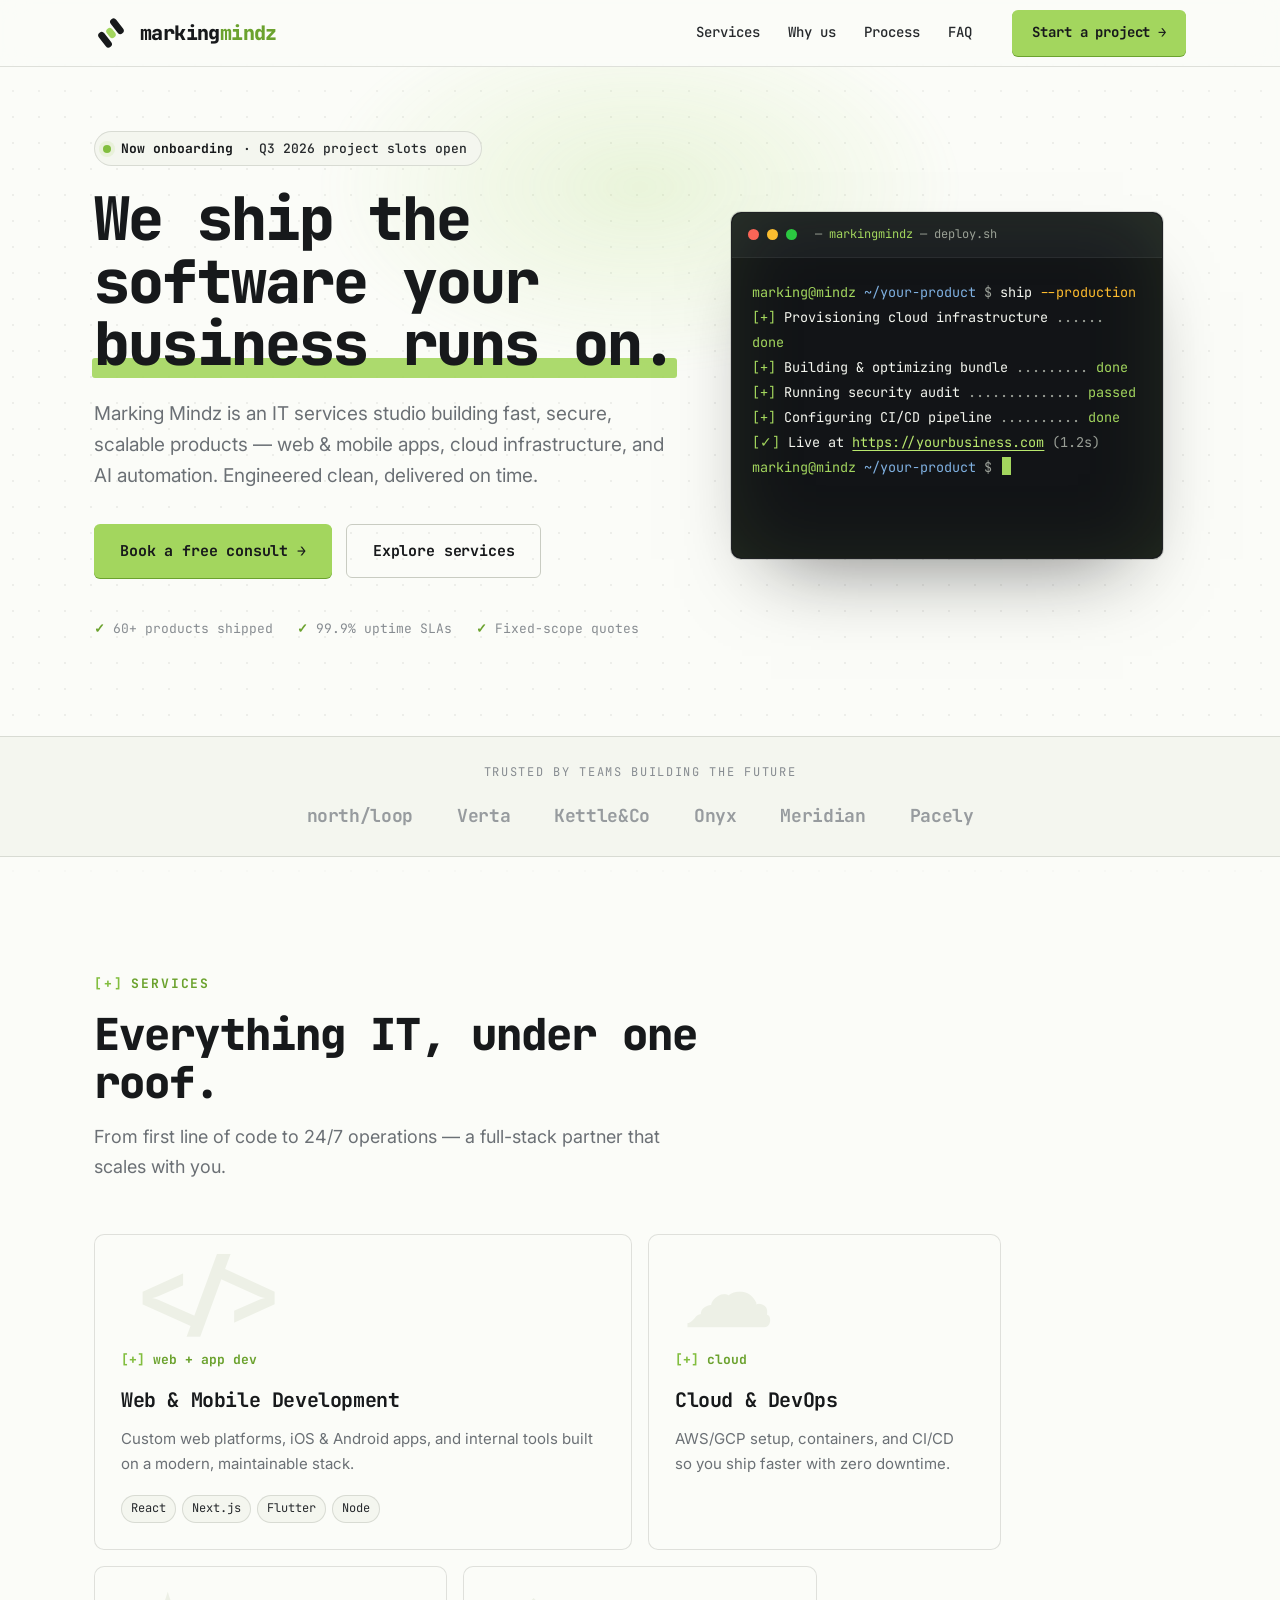
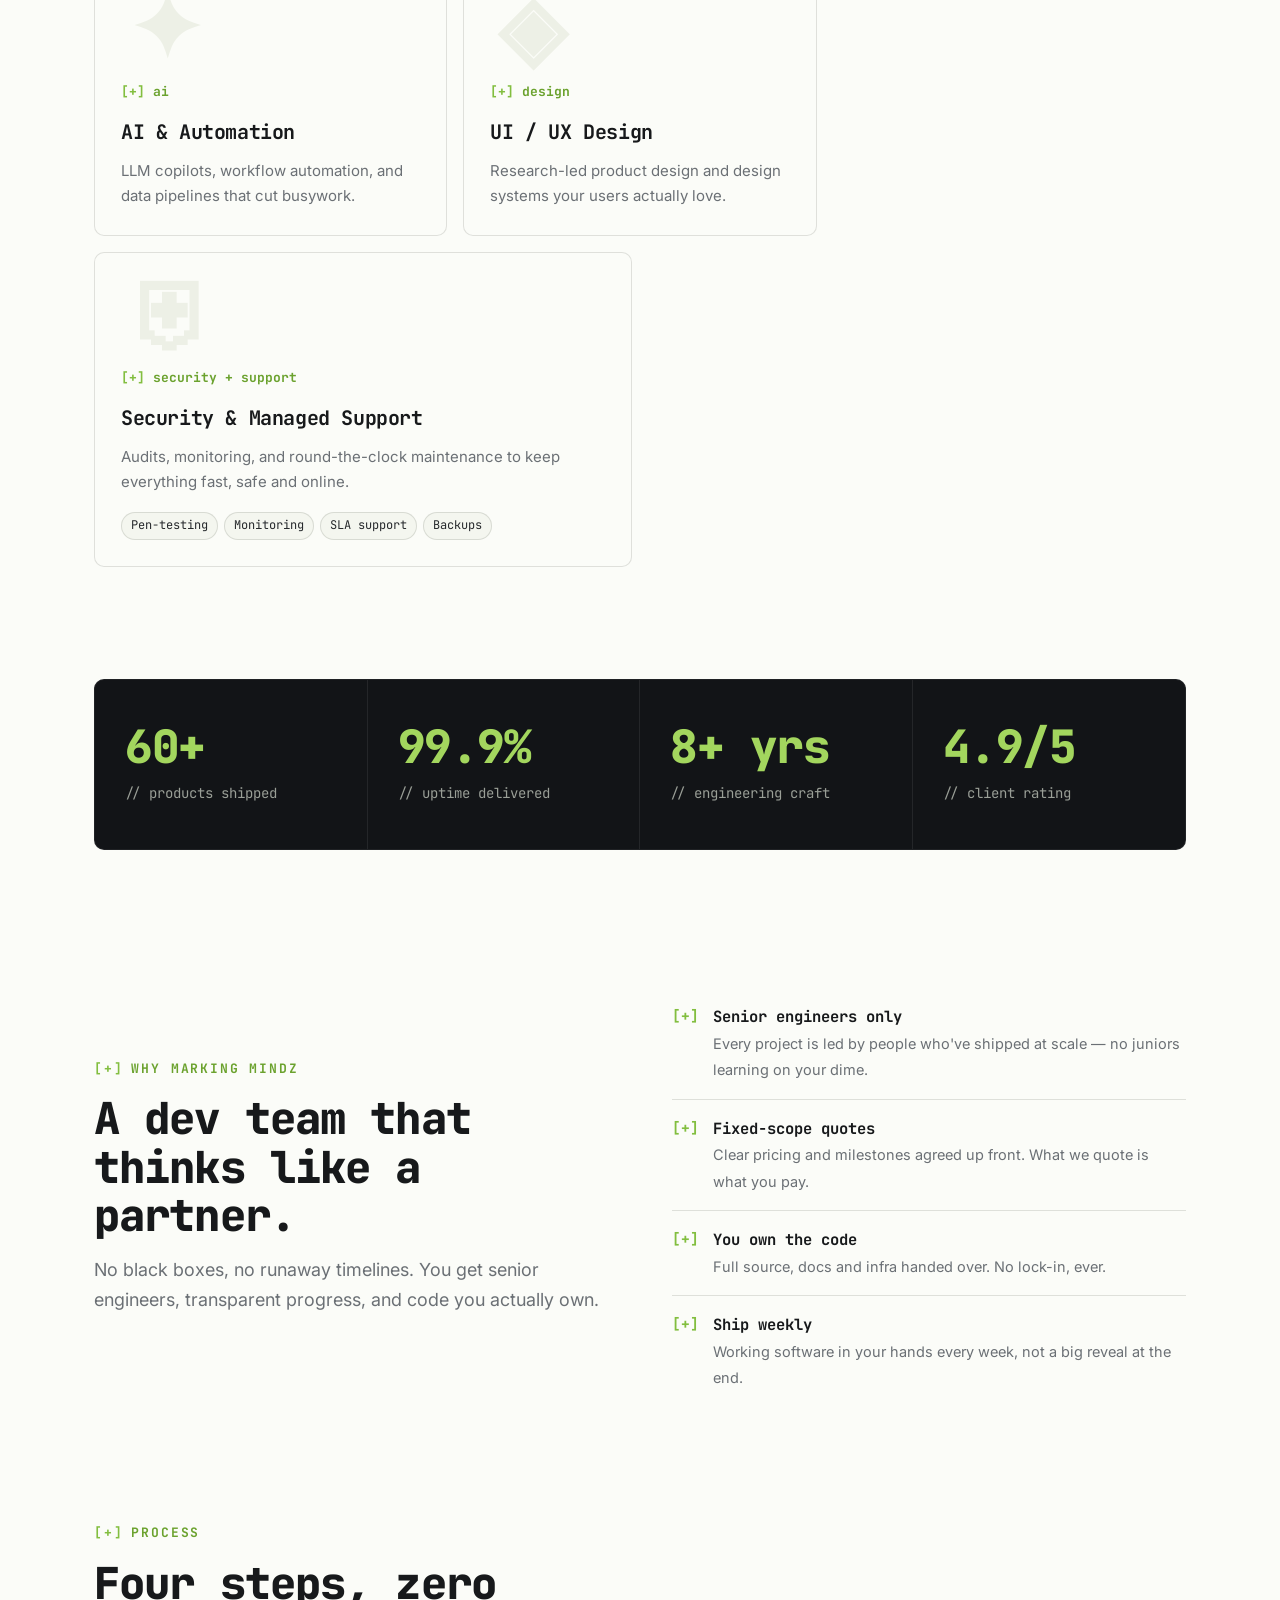
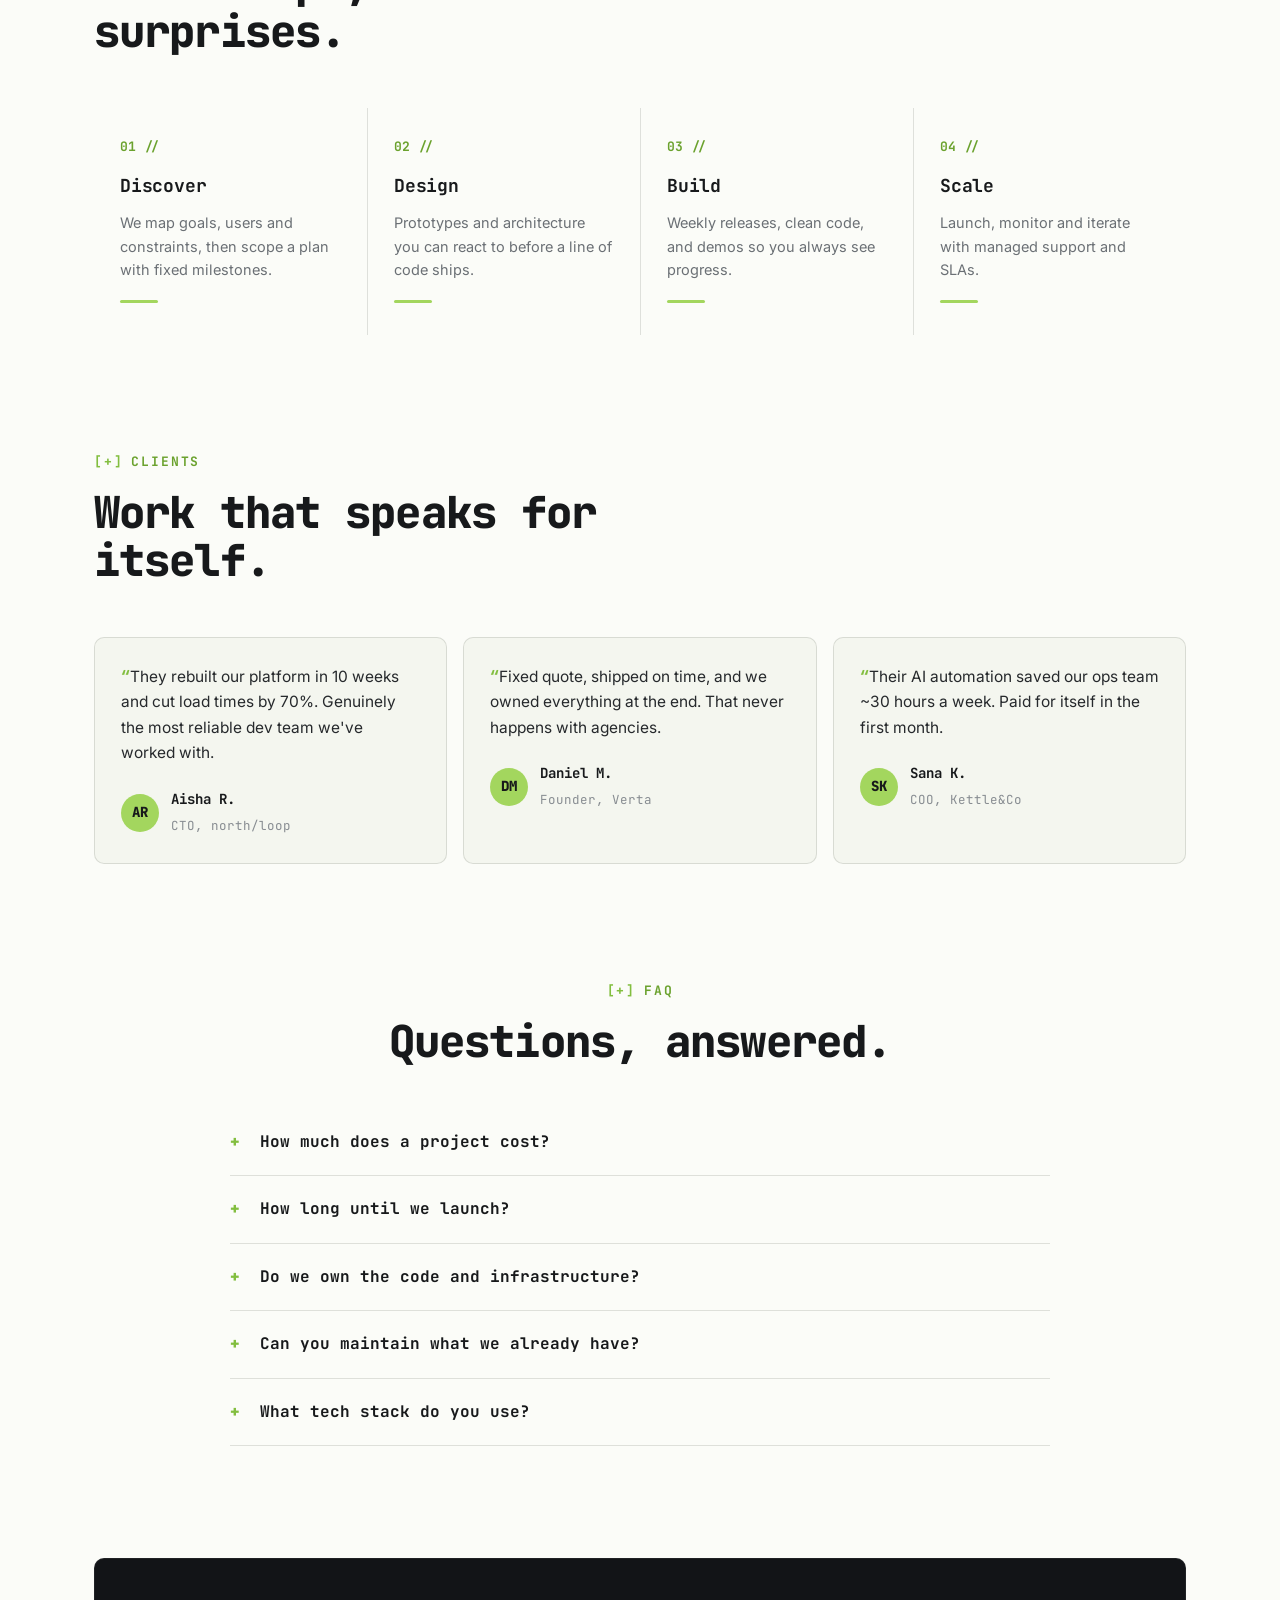
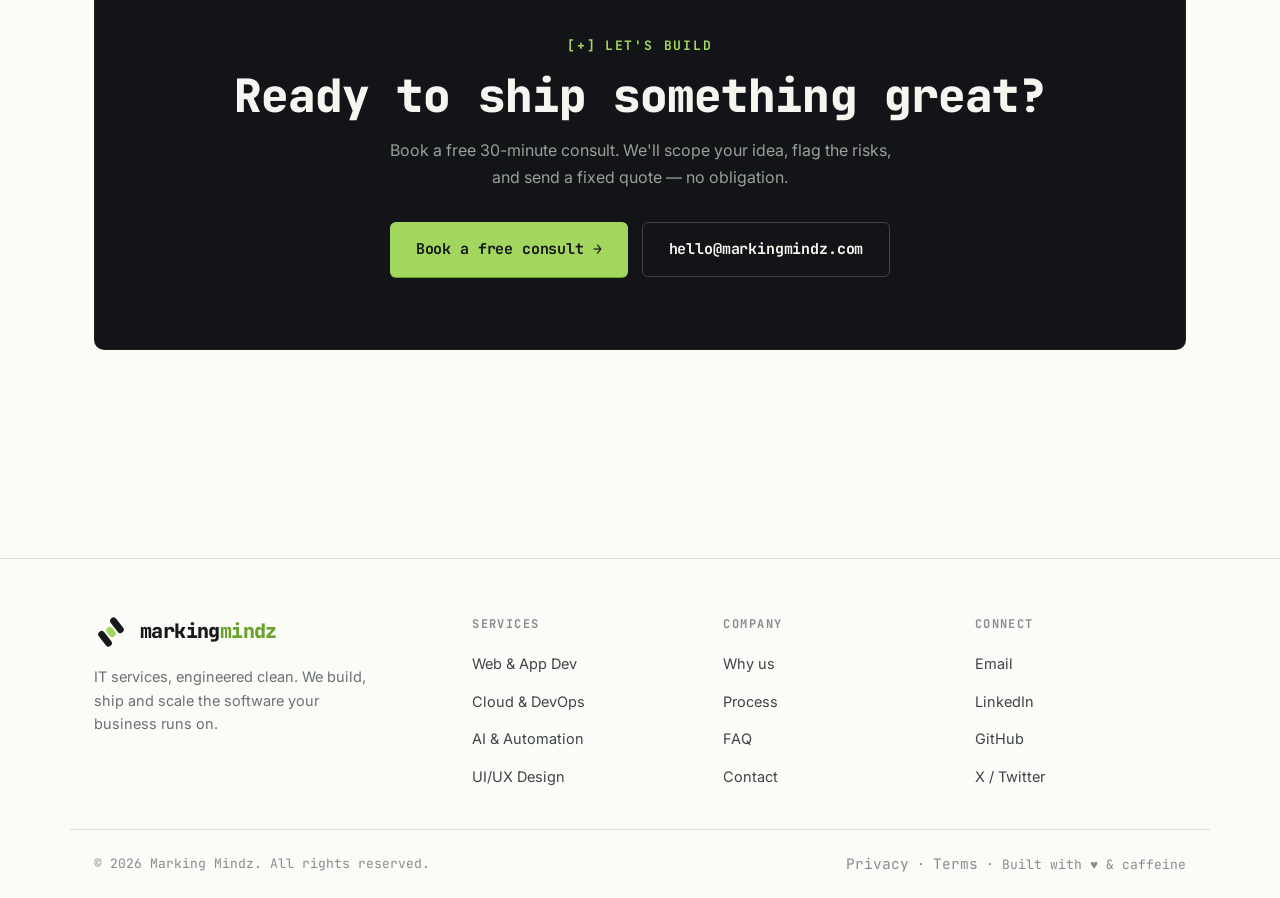
==== index.html @ ffdd7146 "Add Marking Mindz terminal-native landing page Modern, responsive IT-services landing page adapted f" ====
<!DOCTYPE html>
<html lang="en">
<head>
<meta charset="UTF-8" />
<meta name="viewport" content="width=device-width, initial-scale=1.0" />
<title>Marking Mindz — IT Services, Engineered.</title>
<meta name="description" content="Marking Mindz builds, ships and scales software. Web & app development, cloud & DevOps, AI automation, and security for teams that move fast." />

<link rel="preconnect" href="https://fonts.googleapis.com" />
<link rel="preconnect" href="https://fonts.gstatic.com" crossorigin />
<link href="https://fonts.googleapis.com/css2?family=JetBrains+Mono:ital,wght@0,400;0,500;0,700;0,800&family=Inter:wght@400;500;600;700&display=swap" rel="stylesheet" />

<style>
/* ============================================================
   MARKING MINDZ — Terminal-native landing page
   Adapted from DESIGN.md (OpenCode monospace system)
   Palette rebranded: Apple Blue -> Marking Mindz Lime Green
   ============================================================ */

/* ---------- Design tokens ---------- */
:root{
  /* Brand */
  --green:        #A3D65E;   /* signature lime — the "catch" */
  --green-bright: #B9E86E;
  --green-deep:   #82BE3F;   /* hover */
  --green-darker: #6BA22E;   /* active */
  --green-tint:   rgba(163,214,94,.14);
  --green-glow:   rgba(163,214,94,.35);

  /* Ink ladder */
  --ink:        #17191B;
  --ink-deep:   #0C0D0E;
  --charcoal:   #26292C;
  --body:       #3F4448;
  --mute:       #6B7075;
  --stone:      #878C91;
  --ash:        #A8ADB2;

  /* Surfaces */
  --canvas:              #FBFCF8;
  --surface-soft:        #F4F6EF;
  --surface-card:        #EDF0E6;
  --surface-dark:        #121417;
  --surface-dark-2:      #1B1E22;
  --surface-dark-3:      #23272C;

  /* Lines */
  --hairline:        rgba(20,25,15,.12);
  --hairline-strong: #C9CCC2;

  /* On dark */
  --on-dark:      #F4F6EF;
  --on-dark-mute: #9A9F97;

  /* Radii */
  --r-sm: 6px;
  --r-md: 10px;
  --r-full: 9999px;

  /* Spacing */
  --sp-xs: 4px;  --sp-sm: 8px;  --sp-md: 12px; --sp-lg: 16px;
  --sp-xl: 24px; --sp-2xl: 32px; --sp-3xl: 48px; --sp-section: 112px;

  --maxw: 1140px;

  --ease: cubic-bezier(.2,.7,.2,1);
}

/* ---------- Reset ---------- */
*,*::before,*::after{ box-sizing:border-box; margin:0; padding:0; }
html{ scroll-behavior:smooth; -webkit-text-size-adjust:100%; }
body{
  background:var(--canvas);
  color:var(--body);
  font-family:'Inter',ui-sans-serif,system-ui,sans-serif;
  font-size:16px;
  line-height:1.65;
  -webkit-font-smoothing:antialiased;
  text-rendering:optimizeLegibility;
  overflow-x:hidden;
}
.mono{ font-family:'JetBrains Mono',ui-monospace,SFMono-Regular,Menlo,Consolas,monospace; }
img,svg{ display:block; }
a{ color:inherit; text-decoration:none; }
button{ font:inherit; cursor:pointer; border:none; background:none; color:inherit; }
::selection{ background:var(--green); color:var(--ink); }

/* subtle dotted texture on the canvas */
body::before{
  content:""; position:fixed; inset:0; z-index:-1; pointer-events:none;
  background-image:radial-gradient(var(--hairline) 1px, transparent 1px);
  background-size:26px 26px;
  opacity:.5;
  mask-image:linear-gradient(to bottom, transparent, #000 12%, #000 88%, transparent);
}

/* ---------- Layout helpers ---------- */
.wrap{ width:100%; max-width:var(--maxw); margin-inline:auto; padding-inline:24px; }
.section{ padding-block:var(--sp-section); }
.eyebrow{
  font-family:'JetBrains Mono',monospace; font-size:13px; font-weight:700;
  letter-spacing:.14em; text-transform:uppercase; color:var(--green-darker);
  display:inline-flex; align-items:center; gap:8px;
}
.eyebrow::before{ content:"[+]"; color:var(--green-deep); }
.h2{
  font-family:'JetBrains Mono',monospace; color:var(--ink);
  font-size:clamp(28px,4.4vw,44px); font-weight:800; line-height:1.1;
  letter-spacing:-.02em; margin-top:14px;
}
.lede{ color:var(--mute); font-size:clamp(16px,1.6vw,18px); max-width:56ch; margin-top:16px; }
.rule{ height:1px; background:var(--hairline); border:0; }

/* ============================================================
   NAV
   ============================================================ */
.nav{
  position:sticky; top:0; z-index:60;
  background:color-mix(in srgb, var(--canvas) 82%, transparent);
  backdrop-filter:saturate(140%) blur(14px);
  border-bottom:1px solid var(--hairline);
}
.nav__inner{ display:flex; align-items:center; gap:20px; height:66px; }
.brand{ display:flex; align-items:center; gap:12px; }
.brand__mark{ width:34px; height:34px; flex:none; }
.brand__word{
  font-family:'JetBrains Mono',monospace; font-weight:800; font-size:20px;
  letter-spacing:-.03em; color:var(--ink);
}
.brand__word b{ color:var(--green-darker); font-weight:800; }
.nav__links{ display:flex; align-items:center; gap:4px; margin-left:auto; }
.nav__link{
  font-family:'JetBrains Mono',monospace; font-size:14px; font-weight:500;
  color:var(--charcoal); padding:8px 12px; border-radius:var(--r-sm);
  transition:color .18s var(--ease), background .18s var(--ease);
}
.nav__link:hover{ color:var(--ink); background:var(--surface-soft); }
.nav__cta{ margin-left:8px; }
.nav__burger{
  display:none; margin-left:auto; width:44px; height:44px; border-radius:var(--r-sm);
  align-items:center; justify-content:center; color:var(--ink);
}
.nav__burger svg{ width:24px; height:24px; }

/* buttons */
.btn{
  --bg:var(--ink); --fg:var(--canvas);
  font-family:'JetBrains Mono',monospace; font-weight:700; font-size:14px;
  letter-spacing:-.01em;
  display:inline-flex; align-items:center; justify-content:center; gap:8px;
  padding:11px 20px; border-radius:var(--r-sm);
  background:var(--bg); color:var(--fg);
  transition:transform .18s var(--ease), background .18s var(--ease), box-shadow .18s var(--ease);
  white-space:nowrap;
}
.btn:hover{ transform:translateY(-2px); }
.btn:active{ transform:translateY(0); }
.btn--primary{ --bg:var(--green); --fg:var(--ink); box-shadow:0 1px 0 var(--green-darker); }
.btn--primary:hover{ --bg:var(--green-bright); box-shadow:0 8px 24px -8px var(--green-glow); }
.btn--dark:hover{ --bg:var(--ink-deep); }
.btn--ghost{
  --bg:transparent; --fg:var(--ink);
  border:1px solid var(--hairline-strong);
}
.btn--ghost:hover{ background:var(--surface-soft); }
.btn--lg{ padding:14px 26px; font-size:15px; }

/* ============================================================
   HERO
   ============================================================ */
.hero{ position:relative; padding-top:64px; padding-bottom:96px; overflow:hidden; }
.hero__glow{
  position:absolute; top:-140px; left:50%; transform:translateX(-50%);
  width:900px; height:520px; z-index:-1; pointer-events:none;
  background:radial-gradient(closest-side, var(--green-glow), transparent 72%);
  opacity:.55; filter:blur(6px);
}
.hero__grid{
  display:grid; grid-template-columns:1.05fr .95fr; gap:56px; align-items:center;
}
.badge{
  display:inline-flex; align-items:center; gap:10px;
  font-family:'JetBrains Mono',monospace; font-size:13px; font-weight:500;
  color:var(--charcoal); background:var(--surface-soft);
  border:1px solid var(--hairline); border-radius:var(--r-full);
  padding:6px 14px 6px 8px;
}
.badge .dot{ width:8px; height:8px; border-radius:50%; background:var(--green-deep);
  box-shadow:0 0 0 4px var(--green-tint); animation:pulse 2.4s var(--ease) infinite; }
.badge b{ color:var(--ink); font-weight:700; }
@keyframes pulse{ 0%,100%{opacity:1} 50%{opacity:.45} }

.hero h1{
  font-family:'JetBrains Mono',monospace; color:var(--ink);
  font-size:clamp(34px,5.4vw,60px); font-weight:800; line-height:1.04;
  letter-spacing:-.03em; margin-top:22px;
}
.hero h1 .hl{ position:relative; color:var(--ink); white-space:nowrap; }
.hero h1 .hl::after{
  content:""; position:absolute; left:-2px; right:-2px; bottom:.08em; height:.34em;
  background:var(--green); z-index:-1; border-radius:3px; opacity:.9;
}
.hero p.sub{ color:var(--mute); font-size:clamp(16px,1.7vw,19px); margin-top:22px; max-width:52ch; }
.hero__cta{ display:flex; flex-wrap:wrap; gap:14px; margin-top:32px; }
.hero__trust{
  margin-top:40px; display:flex; flex-wrap:wrap; align-items:center; gap:10px 24px;
  font-family:'JetBrains Mono',monospace; font-size:13px; color:var(--stone);
}
.hero__trust .tick{ color:var(--green-darker); font-weight:700; }
.hero__trust span{ display:inline-flex; align-items:center; gap:8px; }

/* ---------- Terminal mockup ---------- */
.term{
  background:var(--surface-dark); border-radius:var(--r-md); overflow:hidden;
  border:1px solid rgba(255,255,255,.06);
  box-shadow:0 40px 80px -40px rgba(12,13,14,.55), 0 0 0 1px var(--hairline);
  position:relative;
}
.term::after{
  content:""; position:absolute; inset:0; pointer-events:none; border-radius:var(--r-md);
  box-shadow:inset 0 0 120px -60px var(--green-glow);
}
.term__bar{
  display:flex; align-items:center; gap:8px; padding:12px 16px;
  background:var(--surface-dark-2); border-bottom:1px solid rgba(255,255,255,.06);
}
.term__dot{ width:11px; height:11px; border-radius:50%; }
.term__dot.r{ background:#ff5f57 } .term__dot.y{ background:#febc2e } .term__dot.g{ background:#28c840 }
.term__title{
  margin-left:10px; font-family:'JetBrains Mono',monospace; font-size:12px; color:var(--on-dark-mute);
}
.term__title .accent{ color:var(--green); }
.term__body{
  font-family:'JetBrains Mono',monospace; font-size:13.5px; line-height:1.85;
  padding:22px 20px 26px; color:var(--on-dark); min-height:300px;
}
.term__line{ white-space:pre-wrap; }
.term__body .prompt{ color:var(--green); }
.term__body .path{ color:#7fb0e0; }
.term__body .cmd{ color:var(--on-dark); }
.term__body .flag{ color:#febc2e; }
.term__body .ok{ color:var(--green); }
.term__body .dim{ color:var(--on-dark-mute); }
.term__body .url{ color:var(--green-bright); text-decoration:underline; text-underline-offset:3px; }
.term__caret{
  display:inline-block; width:9px; height:18px; background:var(--green);
  vertical-align:-3px; margin-left:2px; animation:blink 1.05s step-end infinite;
}
@keyframes blink{ 50%{ opacity:0 } }
.reveal-line{ opacity:0; transform:translateY(4px); }
.term.play .reveal-line{ animation:lineIn .35s var(--ease) forwards; }
.term.play .reveal-line:nth-child(1){ animation-delay:.15s }
.term.play .reveal-line:nth-child(2){ animation-delay:.55s }
.term.play .reveal-line:nth-child(3){ animation-delay:1.0s }
.term.play .reveal-line:nth-child(4){ animation-delay:1.5s }
.term.play .reveal-line:nth-child(5){ animation-delay:2.0s }
.term.play .reveal-line:nth-child(6){ animation-delay:2.45s }
.term.play .reveal-line:nth-child(7){ animation-delay:2.9s }
@keyframes lineIn{ to{ opacity:1; transform:none } }

/* ---------- Logo strip ---------- */
.strip{ border-block:1px solid var(--hairline); background:var(--surface-soft); }
.strip__inner{ padding-block:26px; }
.strip__label{
  font-family:'JetBrains Mono',monospace; font-size:12px; letter-spacing:.14em;
  text-transform:uppercase; color:var(--stone); text-align:center; margin-bottom:18px;
}
.strip__row{
  display:flex; flex-wrap:wrap; gap:18px 44px; align-items:center; justify-content:center;
}
.strip__row span{
  font-family:'JetBrains Mono',monospace; font-weight:700; font-size:18px;
  color:var(--stone); letter-spacing:-.02em; opacity:.85;
}

/* ============================================================
   SERVICES (bento)
   ============================================================ */
.sec-head{ max-width:640px; }
.bento{ margin-top:52px; display:grid; grid-template-columns:repeat(6,1fr); gap:16px; }
.card{
  grid-column:span 2; background:var(--canvas);
  border:1px solid var(--hairline); border-radius:var(--r-md);
  padding:26px; position:relative; overflow:hidden;
  transition:transform .2s var(--ease), border-color .2s var(--ease), box-shadow .2s var(--ease);
}
.card:hover{ transform:translateY(-4px); border-color:var(--green-deep);
  box-shadow:0 22px 40px -28px rgba(20,25,15,.35); }
.card--wide{ grid-column:span 3; }
.card__key{
  font-family:'JetBrains Mono',monospace; font-size:13px; font-weight:700;
  color:var(--green-darker); display:flex; align-items:center; gap:8px;
}
.card__key::before{ content:"[+]"; color:var(--green-deep); }
.card h3{
  font-family:'JetBrains Mono',monospace; color:var(--ink); font-size:20px;
  font-weight:700; letter-spacing:-.02em; margin-top:14px;
}
.card p{ margin-top:10px; font-size:15px; color:var(--mute); }
.card__tags{ display:flex; flex-wrap:wrap; gap:6px; margin-top:18px; }
.tag{
  font-family:'JetBrains Mono',monospace; font-size:12px; color:var(--charcoal);
  background:var(--surface-soft); border:1px solid var(--hairline);
  padding:3px 9px; border-radius:var(--r-full);
}
.card__glyph{
  position:absolute; right:-8px; top:-10px; font-family:'JetBrains Mono',monospace;
  font-size:88px; font-weight:800; color:var(--surface-card); z-index:0; line-height:1;
  transition:color .2s var(--ease);
}
.card:hover .card__glyph{ color:var(--green-tint); }
.card > *{ position:relative; z-index:1; }

/* ============================================================
   STATS
   ============================================================ */
.stats{ background:var(--surface-dark); color:var(--on-dark); border-radius:var(--r-md); overflow:hidden;
  border:1px solid rgba(255,255,255,.06); }
.stats__grid{ display:grid; grid-template-columns:repeat(4,1fr); }
.stat{ padding:44px 30px; border-right:1px solid rgba(255,255,255,.08); }
.stat:last-child{ border-right:0; }
.stat .num{
  font-family:'JetBrains Mono',monospace; font-size:clamp(34px,4vw,46px); font-weight:800;
  color:var(--green); letter-spacing:-.03em; line-height:1;
}
.stat .lbl{ margin-top:12px; font-size:14px; color:var(--on-dark-mute);
  font-family:'JetBrains Mono',monospace; }

/* ============================================================
   PROCESS
   ============================================================ */
.steps{ margin-top:52px; display:grid; grid-template-columns:repeat(4,1fr); gap:0; }
.step{ padding:28px 26px 32px; border-left:1px solid var(--hairline); position:relative; }
.step:first-child{ border-left:0; }
.step__no{
  font-family:'JetBrains Mono',monospace; font-size:13px; font-weight:700; color:var(--green-darker);
}
.step h3{ font-family:'JetBrains Mono',monospace; color:var(--ink); font-size:18px; font-weight:700;
  margin-top:14px; letter-spacing:-.01em; }
.step p{ margin-top:10px; font-size:14.5px; color:var(--mute); }
.step__bar{ height:3px; width:38px; background:var(--green); border-radius:3px; margin-top:18px; }

/* ============================================================
   FEATURES / list rows
   ============================================================ */
.split{ display:grid; grid-template-columns:1fr 1fr; gap:64px; align-items:center; }
.list-rows{ margin-top:26px; }
.list-row{
  display:flex; gap:14px; padding:16px 0; border-bottom:1px solid var(--hairline);
}
.list-row:last-child{ border-bottom:0; }
.list-row .mk{ font-family:'JetBrains Mono',monospace; color:var(--green-deep); font-weight:700; flex:none; }
.list-row b{ font-family:'JetBrains Mono',monospace; color:var(--ink); font-weight:700; display:block; font-size:15.5px; }
.list-row span{ color:var(--mute); font-size:14.5px; }

/* ============================================================
   TESTIMONIALS
   ============================================================ */
.quotes{ margin-top:52px; display:grid; grid-template-columns:repeat(3,1fr); gap:16px; }
.quote{
  background:var(--surface-soft); border:1px solid var(--hairline); border-radius:var(--r-md);
  padding:26px; display:flex; flex-direction:column;
}
.quote p{ color:var(--charcoal); font-size:15.5px; }
.quote p::before{ content:"“"; color:var(--green-deep); font-weight:700; font-family:'JetBrains Mono',monospace; }
.quote__who{ display:flex; align-items:center; gap:12px; margin-top:22px; }
.avatar{
  width:38px; height:38px; border-radius:var(--r-full); flex:none;
  background:var(--green); color:var(--ink);
  font-family:'JetBrains Mono',monospace; font-weight:800; font-size:14px;
  display:flex; align-items:center; justify-content:center;
}
.quote__who b{ font-family:'JetBrains Mono',monospace; color:var(--ink); font-size:14px; display:block; }
.quote__who small{ color:var(--stone); font-size:12.5px; font-family:'JetBrains Mono',monospace; }

/* ============================================================
   FAQ
   ============================================================ */
.faq{ margin-top:44px; max-width:820px; margin-inline:auto; }
.faq__item{ border-bottom:1px solid var(--hairline); }
.faq__q{
  width:100%; display:flex; align-items:center; gap:14px; text-align:left;
  padding:20px 0; font-family:'JetBrains Mono',monospace; font-weight:700;
  color:var(--ink); font-size:16px;
}
.faq__q .sign{ color:var(--green-deep); font-weight:800; width:16px; flex:none; transition:transform .2s var(--ease); }
.faq__item.open .faq__q .sign{ transform:rotate(45deg); }
.faq__a{ overflow:hidden; max-height:0; transition:max-height .28s var(--ease); }
.faq__a p{ padding-bottom:20px; color:var(--mute); font-size:15px; padding-left:30px; }

/* ============================================================
   CTA BAND
   ============================================================ */
.cta{
  background:var(--surface-dark); color:var(--on-dark); border-radius:var(--r-md);
  padding:clamp(40px,6vw,72px); text-align:center; position:relative; overflow:hidden;
  border:1px solid rgba(255,255,255,.06);
}
.cta::before{
  content:""; position:absolute; inset:0; z-index:0;
  background:radial-gradient(closest-side at 50% 0%, var(--green-glow), transparent 70%);
  opacity:.5;
}
.cta > *{ position:relative; z-index:1; }
.cta .eyebrow{ color:var(--green); }
.cta .eyebrow::before{ color:var(--green); }
.cta h2{ font-family:'JetBrains Mono',monospace; color:var(--on-dark); font-weight:800;
  font-size:clamp(28px,4.6vw,46px); letter-spacing:-.02em; margin-top:14px; line-height:1.08; }
.cta p{ color:var(--on-dark-mute); max-width:52ch; margin:16px auto 0; }
.cta__row{ display:flex; gap:14px; justify-content:center; flex-wrap:wrap; margin-top:32px; }

/* ============================================================
   FOOTER
   ============================================================ */
.footer{ border-top:1px solid var(--hairline); margin-top:96px; }
.footer__grid{
  padding-block:56px 40px; display:grid; grid-template-columns:1.6fr 1fr 1fr 1fr; gap:40px;
}
.footer__brand p{ color:var(--mute); font-size:14.5px; margin-top:16px; max-width:32ch; }
.footer h4{ font-family:'JetBrains Mono',monospace; font-size:12px; letter-spacing:.12em;
  text-transform:uppercase; color:var(--stone); margin-bottom:16px; }
.footer ul{ list-style:none; display:flex; flex-direction:column; gap:11px; }
.footer a{ color:var(--body); font-size:14.5px; transition:color .16s var(--ease); }
.footer a:hover{ color:var(--green-darker); }
.footer__bottom{
  border-top:1px solid var(--hairline); padding-block:22px;
  display:flex; justify-content:space-between; align-items:center; gap:16px; flex-wrap:wrap;
  font-family:'JetBrains Mono',monospace; font-size:13px; color:var(--stone);
}
.footer__bottom a{ color:var(--stone); } .footer__bottom a:hover{ color:var(--ink); }

/* ============================================================
   MOBILE DRAWER
   ============================================================ */
.drawer{
  position:fixed; inset:0; z-index:80; background:var(--canvas);
  transform:translateY(-100%); transition:transform .32s var(--ease);
  display:flex; flex-direction:column; padding:20px 24px;
}
.drawer.open{ transform:none; }
.drawer__top{ display:flex; align-items:center; justify-content:space-between; height:66px; }
.drawer__close{ width:44px; height:44px; display:flex; align-items:center; justify-content:center; }
.drawer__close svg{ width:26px; height:26px; }
.drawer a{
  font-family:'JetBrains Mono',monospace; font-weight:700; font-size:26px; color:var(--ink);
  padding:16px 0; border-bottom:1px solid var(--hairline); display:flex; align-items:center; gap:12px;
}
.drawer a::before{ content:"[+]"; color:var(--green-deep); font-size:16px; }
.drawer .btn{ margin-top:24px; justify-content:center; }

/* ============================================================
   SCROLL REVEAL
   ============================================================ */
.r-up{ opacity:0; transform:translateY(20px); transition:opacity .6s var(--ease), transform .6s var(--ease); }
.r-up.in{ opacity:1; transform:none; }

/* ============================================================
   RESPONSIVE
   ============================================================ */
@media (max-width:1000px){
  .hero__grid{ grid-template-columns:1fr; gap:44px; }
  .term{ max-width:560px; }
  .bento{ grid-template-columns:repeat(4,1fr); }
  .card, .card--wide{ grid-column:span 2; }
  .split{ grid-template-columns:1fr; gap:36px; }
  .quotes{ grid-template-columns:1fr; }
  .steps{ grid-template-columns:1fr 1fr; }
  .step{ border-left:0; border-top:1px solid var(--hairline); }
  .stats__grid{ grid-template-columns:1fr 1fr; }
  .stat:nth-child(2){ border-right:0; }
  .stat{ border-bottom:1px solid rgba(255,255,255,.08); }
}
@media (max-width:820px){
  .nav__links{ display:none; }
  .nav__cta{ display:none; }
  .nav__burger{ display:flex; }
  .footer__grid{ grid-template-columns:1fr 1fr; gap:32px; }
  .footer__brand{ grid-column:1 / -1; }
}
@media (max-width:560px){
  :root{ --sp-section:76px; }
  .wrap{ padding-inline:18px; }
  .bento{ grid-template-columns:1fr; }
  .card, .card--wide{ grid-column:span 1; }
  .steps{ grid-template-columns:1fr; }
  .stats__grid{ grid-template-columns:1fr; }
  .stat{ border-right:0; }
  .footer__grid{ grid-template-columns:1fr; }
  .hero__cta .btn{ flex:1; }
}

@media (prefers-reduced-motion:reduce){
  *{ animation:none !important; transition:none !important; }
  .r-up{ opacity:1; transform:none; }
  .reveal-line{ opacity:1; transform:none; }
}
</style>
</head>
<body>

<!-- ============ NAV ============ -->
<header class="nav">
  <div class="wrap nav__inner">
    <a href="#top" class="brand" aria-label="Marking Mindz home">
      <!-- Logo mark: two black bars + green center bar, diagonal -->
      <svg class="brand__mark" viewBox="0 0 40 40" fill="none" aria-hidden="true">
        <rect x="23" y="1.5" width="8" height="21" rx="4" transform="rotate(-38 27 12)" fill="var(--ink)"/>
        <rect x="16" y="13.5" width="8" height="13" rx="4" transform="rotate(-38 20 20)" fill="var(--green)"/>
        <rect x="9"  y="17.5" width="8" height="21" rx="4" transform="rotate(-38 13 28)" fill="var(--ink)"/>
      </svg>
      <span class="brand__word">marking<b>mindz</b></span>
    </a>

    <nav class="nav__links" aria-label="Primary">
      <a class="nav__link" href="#services">Services</a>
      <a class="nav__link" href="#work">Why us</a>
      <a class="nav__link" href="#process">Process</a>
      <a class="nav__link" href="#faq">FAQ</a>
    </nav>
    <a class="btn btn--primary nav__cta" href="#contact">Start a project →</a>

    <button class="nav__burger" id="burger" aria-label="Open menu">
      <svg viewBox="0 0 24 24" fill="none" stroke="currentColor" stroke-width="2" stroke-linecap="round"><path d="M4 7h16M4 12h16M4 17h16"/></svg>
    </button>
  </div>
</header>

<!-- ============ MOBILE DRAWER ============ -->
<div class="drawer" id="drawer" aria-hidden="true">
  <div class="drawer__top">
    <span class="brand__word">marking<b>mindz</b></span>
    <button class="drawer__close" id="drawerClose" aria-label="Close menu">
      <svg viewBox="0 0 24 24" fill="none" stroke="currentColor" stroke-width="2" stroke-linecap="round"><path d="M6 6l12 12M18 6L6 18"/></svg>
    </button>
  </div>
  <a href="#services">Services</a>
  <a href="#work">Why us</a>
  <a href="#process">Process</a>
  <a href="#faq">FAQ</a>
  <a class="btn btn--primary" href="#contact" style="display:flex">Start a project →</a>
</div>

<main id="top">

<!-- ============ HERO ============ -->
<section class="hero">
  <div class="hero__glow"></div>
  <div class="wrap hero__grid">
    <div>
      <span class="badge"><span class="dot"></span> <b>Now onboarding</b> · Q3 2026 project slots open</span>
      <h1>We ship the software your <span class="hl">business runs on.</span></h1>
      <p class="sub">Marking Mindz is an IT services studio building fast, secure, scalable products — web &amp; mobile apps, cloud infrastructure, and AI automation. Engineered clean, delivered on time.</p>
      <div class="hero__cta">
        <a class="btn btn--primary btn--lg" href="#contact">Book a free consult →</a>
        <a class="btn btn--ghost btn--lg" href="#services">Explore services</a>
      </div>
      <div class="hero__trust">
        <span><span class="tick">✓</span> 60+ products shipped</span>
        <span><span class="tick">✓</span> 99.9% uptime SLAs</span>
        <span><span class="tick">✓</span> Fixed-scope quotes</span>
      </div>
    </div>

    <!-- Terminal mockup — the "visual moment" -->
    <div class="term" id="term" aria-hidden="true">
      <div class="term__bar">
        <span class="term__dot r"></span><span class="term__dot y"></span><span class="term__dot g"></span>
        <span class="term__title">— <span class="accent">markingmindz</span> — deploy.sh</span>
      </div>
      <div class="term__body">
        <div class="term__line reveal-line"><span class="prompt">marking@mindz</span> <span class="path">~/your-product</span> <span class="dim">$</span> <span class="cmd">ship</span> <span class="flag">--production</span></div>
        <div class="term__line reveal-line"><span class="ok">[+]</span> Provisioning cloud infrastructure <span class="dim">......</span> <span class="ok">done</span></div>
        <div class="term__line reveal-line"><span class="ok">[+]</span> Building &amp; optimizing bundle <span class="dim">.........</span> <span class="ok">done</span></div>
        <div class="term__line reveal-line"><span class="ok">[+]</span> Running security audit <span class="dim">..............</span> <span class="ok">passed</span></div>
        <div class="term__line reveal-line"><span class="ok">[+]</span> Configuring CI/CD pipeline <span class="dim">..........</span> <span class="ok">done</span></div>
        <div class="term__line reveal-line"><span class="ok">[✓]</span> Live at <span class="url">https://yourbusiness.com</span> <span class="dim">(1.2s)</span></div>
        <div class="term__line reveal-line"><span class="prompt">marking@mindz</span> <span class="path">~/your-product</span> <span class="dim">$</span> <span class="term__caret"></span></div>
      </div>
    </div>
  </div>
</section>

<!-- ============ LOGO STRIP ============ -->
<section class="strip">
  <div class="wrap strip__inner">
    <p class="strip__label">Trusted by teams building the future</p>
    <div class="strip__row">
      <span>north/loop</span><span>Verta</span><span>Kettle&amp;Co</span><span>Onyx</span><span>Meridian</span><span>Pacely</span>
    </div>
  </div>
</section>

<!-- ============ SERVICES ============ -->
<section class="section" id="services">
  <div class="wrap">
    <div class="sec-head r-up">
      <span class="eyebrow">Services</span>
      <h2 class="h2">Everything IT, under one roof.</h2>
      <p class="lede">From first line of code to 24/7 operations — a full-stack partner that scales with you.</p>
    </div>

    <div class="bento">
      <article class="card card--wide r-up">
        <span class="card__glyph mono">&lt;/&gt;</span>
        <span class="card__key">web + app dev</span>
        <h3>Web &amp; Mobile Development</h3>
        <p>Custom web platforms, iOS &amp; Android apps, and internal tools built on a modern, maintainable stack.</p>
        <div class="card__tags"><span class="tag">React</span><span class="tag">Next.js</span><span class="tag">Flutter</span><span class="tag">Node</span></div>
      </article>

      <article class="card r-up">
        <span class="card__glyph mono">☁</span>
        <span class="card__key">cloud</span>
        <h3>Cloud &amp; DevOps</h3>
        <p>AWS/GCP setup, containers, and CI/CD so you ship faster with zero downtime.</p>
      </article>

      <article class="card r-up">
        <span class="card__glyph mono">✦</span>
        <span class="card__key">ai</span>
        <h3>AI &amp; Automation</h3>
        <p>LLM copilots, workflow automation, and data pipelines that cut busywork.</p>
      </article>

      <article class="card r-up">
        <span class="card__glyph mono">◈</span>
        <span class="card__key">design</span>
        <h3>UI / UX Design</h3>
        <p>Research-led product design and design systems your users actually love.</p>
      </article>

      <article class="card card--wide r-up">
        <span class="card__glyph mono">⛨</span>
        <span class="card__key">security + support</span>
        <h3>Security &amp; Managed Support</h3>
        <p>Audits, monitoring, and round-the-clock maintenance to keep everything fast, safe and online.</p>
        <div class="card__tags"><span class="tag">Pen-testing</span><span class="tag">Monitoring</span><span class="tag">SLA support</span><span class="tag">Backups</span></div>
      </article>
    </div>
  </div>
</section>

<!-- ============ STATS ============ -->
<section class="section" style="padding-top:0">
  <div class="wrap">
    <div class="stats r-up">
      <div class="stats__grid">
        <div class="stat"><div class="num">60+</div><div class="lbl">// products shipped</div></div>
        <div class="stat"><div class="num">99.9%</div><div class="lbl">// uptime delivered</div></div>
        <div class="stat"><div class="num">8+ yrs</div><div class="lbl">// engineering craft</div></div>
        <div class="stat"><div class="num">4.9/5</div><div class="lbl">// client rating</div></div>
      </div>
    </div>
  </div>
</section>

<!-- ============ WHY US ============ -->
<section class="section" id="work" style="padding-top:0">
  <div class="wrap split">
    <div class="r-up">
      <span class="eyebrow">Why Marking Mindz</span>
      <h2 class="h2">A dev team that thinks like a partner.</h2>
      <p class="lede">No black boxes, no runaway timelines. You get senior engineers, transparent progress, and code you actually own.</p>
    </div>
    <div class="list-rows r-up">
      <div class="list-row"><span class="mk">[+]</span><div><b>Senior engineers only</b><span>Every project is led by people who've shipped at scale — no juniors learning on your dime.</span></div></div>
      <div class="list-row"><span class="mk">[+]</span><div><b>Fixed-scope quotes</b><span>Clear pricing and milestones agreed up front. What we quote is what you pay.</span></div></div>
      <div class="list-row"><span class="mk">[+]</span><div><b>You own the code</b><span>Full source, docs and infra handed over. No lock-in, ever.</span></div></div>
      <div class="list-row"><span class="mk">[+]</span><div><b>Ship weekly</b><span>Working software in your hands every week, not a big reveal at the end.</span></div></div>
    </div>
  </div>
</section>

<!-- ============ PROCESS ============ -->
<section class="section" id="process" style="padding-top:0">
  <div class="wrap">
    <div class="sec-head r-up">
      <span class="eyebrow">Process</span>
      <h2 class="h2">Four steps, zero surprises.</h2>
    </div>
    <div class="steps">
      <div class="step r-up"><div class="step__no">01 //</div><h3>Discover</h3><p>We map goals, users and constraints, then scope a plan with fixed milestones.</p><div class="step__bar"></div></div>
      <div class="step r-up"><div class="step__no">02 //</div><h3>Design</h3><p>Prototypes and architecture you can react to before a line of code ships.</p><div class="step__bar"></div></div>
      <div class="step r-up"><div class="step__no">03 //</div><h3>Build</h3><p>Weekly releases, clean code, and demos so you always see progress.</p><div class="step__bar"></div></div>
      <div class="step r-up"><div class="step__no">04 //</div><h3>Scale</h3><p>Launch, monitor and iterate with managed support and SLAs.</p><div class="step__bar"></div></div>
    </div>
  </div>
</section>

<!-- ============ TESTIMONIALS ============ -->
<section class="section" style="padding-top:0">
  <div class="wrap">
    <div class="sec-head r-up">
      <span class="eyebrow">Clients</span>
      <h2 class="h2">Work that speaks for itself.</h2>
    </div>
    <div class="quotes">
      <figure class="quote r-up">
        <p>They rebuilt our platform in 10 weeks and cut load times by 70%. Genuinely the most reliable dev team we've worked with.</p>
        <figcaption class="quote__who"><span class="avatar">AR</span><span><b>Aisha R.</b><small>CTO, north/loop</small></span></figcaption>
      </figure>
      <figure class="quote r-up">
        <p>Fixed quote, shipped on time, and we owned everything at the end. That never happens with agencies.</p>
        <figcaption class="quote__who"><span class="avatar">DM</span><span><b>Daniel M.</b><small>Founder, Verta</small></span></figcaption>
      </figure>
      <figure class="quote r-up">
        <p>Their AI automation saved our ops team ~30 hours a week. Paid for itself in the first month.</p>
        <figcaption class="quote__who"><span class="avatar">SK</span><span><b>Sana K.</b><small>COO, Kettle&amp;Co</small></span></figcaption>
      </figure>
    </div>
  </div>
</section>

<!-- ============ FAQ ============ -->
<section class="section" id="faq" style="padding-top:0">
  <div class="wrap">
    <div class="sec-head r-up" style="margin-inline:auto;text-align:center">
      <span class="eyebrow">FAQ</span>
      <h2 class="h2">Questions, answered.</h2>
    </div>
    <div class="faq">
      <div class="faq__item">
        <button class="faq__q"><span class="sign">+</span> How much does a project cost?</button>
        <div class="faq__a"><p>Every engagement is fixed-scope. After a free discovery call we send a detailed quote with milestones — most projects range from small builds to full platforms, and you approve the number before we start.</p></div>
      </div>
      <div class="faq__item">
        <button class="faq__q"><span class="sign">+</span> How long until we launch?</button>
        <div class="faq__a"><p>Typical MVPs ship in 6–10 weeks with working software delivered every week. Larger platforms are broken into phased releases so you see value early.</p></div>
      </div>
      <div class="faq__item">
        <button class="faq__q"><span class="sign">+</span> Do we own the code and infrastructure?</button>
        <div class="faq__a"><p>Always. You get the full source, documentation and cloud accounts. There's no vendor lock-in — you can take everything in-house any time.</p></div>
      </div>
      <div class="faq__item">
        <button class="faq__q"><span class="sign">+</span> Can you maintain what we already have?</button>
        <div class="faq__a"><p>Yes. We take over existing codebases, audit them, and offer ongoing managed support with monitoring, backups and SLA-backed response times.</p></div>
      </div>
      <div class="faq__item">
        <button class="faq__q"><span class="sign">+</span> What tech stack do you use?</button>
        <div class="faq__a"><p>We're stack-agnostic but favor modern, well-supported tools — React/Next.js, Node, Flutter, Python, and AWS/GCP — chosen to fit your team and long-term maintainability.</p></div>
      </div>
    </div>
  </div>
</section>

<!-- ============ CTA ============ -->
<section class="section" id="contact" style="padding-top:0">
  <div class="wrap">
    <div class="cta r-up">
      <span class="eyebrow">Let's build</span>
      <h2>Ready to ship something great?</h2>
      <p>Book a free 30-minute consult. We'll scope your idea, flag the risks, and send a fixed quote — no obligation.</p>
      <div class="cta__row">
        <a class="btn btn--primary btn--lg" href="mailto:hello@markingmindz.com">Book a free consult →</a>
        <a class="btn btn--ghost btn--lg" href="mailto:hello@markingmindz.com" style="--fg:var(--on-dark);border-color:rgba(255,255,255,.2)">hello@markingmindz.com</a>
      </div>
    </div>
  </div>
</section>

</main>

<!-- ============ FOOTER ============ -->
<footer class="footer">
  <div class="wrap footer__grid">
    <div class="footer__brand">
      <a href="#top" class="brand" aria-label="Marking Mindz home">
        <svg class="brand__mark" viewBox="0 0 40 40" fill="none" aria-hidden="true">
          <rect x="23" y="1.5" width="8" height="21" rx="4" transform="rotate(-38 27 12)" fill="var(--ink)"/>
          <rect x="16" y="13.5" width="8" height="13" rx="4" transform="rotate(-38 20 20)" fill="var(--green)"/>
          <rect x="9"  y="17.5" width="8" height="21" rx="4" transform="rotate(-38 13 28)" fill="var(--ink)"/>
        </svg>
        <span class="brand__word">marking<b>mindz</b></span>
      </a>
      <p>IT services, engineered clean. We build, ship and scale the software your business runs on.</p>
    </div>
    <div>
      <h4>Services</h4>
      <ul>
        <li><a href="#services">Web &amp; App Dev</a></li>
        <li><a href="#services">Cloud &amp; DevOps</a></li>
        <li><a href="#services">AI &amp; Automation</a></li>
        <li><a href="#services">UI/UX Design</a></li>
      </ul>
    </div>
    <div>
      <h4>Company</h4>
      <ul>
        <li><a href="#work">Why us</a></li>
        <li><a href="#process">Process</a></li>
        <li><a href="#faq">FAQ</a></li>
        <li><a href="#contact">Contact</a></li>
      </ul>
    </div>
    <div>
      <h4>Connect</h4>
      <ul>
        <li><a href="mailto:hello@markingmindz.com">Email</a></li>
        <li><a href="#">LinkedIn</a></li>
        <li><a href="#">GitHub</a></li>
        <li><a href="#">X / Twitter</a></li>
      </ul>
    </div>
  </div>
  <div class="wrap footer__bottom">
    <span>© 2026 Marking Mindz. All rights reserved.</span>
    <span><a href="#">Privacy</a> · <a href="#">Terms</a> · Built with ♥ &amp; caffeine</span>
  </div>
</footer>

<script>
/* ---- Mobile drawer ---- */
const drawer = document.getElementById('drawer');
const openDrawer = () => { drawer.classList.add('open'); document.body.style.overflow='hidden'; };
const closeDrawer = () => { drawer.classList.remove('open'); document.body.style.overflow=''; };
document.getElementById('burger').addEventListener('click', openDrawer);
document.getElementById('drawerClose').addEventListener('click', closeDrawer);
drawer.querySelectorAll('a').forEach(a => a.addEventListener('click', closeDrawer));

/* ---- FAQ accordion ---- */
document.querySelectorAll('.faq__item').forEach(item => {
  const q = item.querySelector('.faq__q');
  const a = item.querySelector('.faq__a');
  q.addEventListener('click', () => {
    const isOpen = item.classList.contains('open');
    document.querySelectorAll('.faq__item').forEach(i => {
      i.classList.remove('open');
      i.querySelector('.faq__a').style.maxHeight = null;
    });
    if(!isOpen){ item.classList.add('open'); a.style.maxHeight = a.scrollHeight + 'px'; }
  });
});

/* ---- Terminal play on view ---- */
const term = document.getElementById('term');
const termObs = new IntersectionObserver((entries)=>{
  entries.forEach(e=>{ if(e.isIntersecting){ term.classList.add('play'); termObs.disconnect(); } });
},{ threshold:.3 });
if(term) termObs.observe(term);

/* ---- Scroll reveal ---- */
const io = new IntersectionObserver((entries)=>{
  entries.forEach(e=>{ if(e.isIntersecting){ e.target.classList.add('in'); io.unobserve(e.target); } });
},{ threshold:.14, rootMargin:'0px 0px -40px 0px' });
document.querySelectorAll('.r-up').forEach(el => io.observe(el));
</script>
</body>
</html>
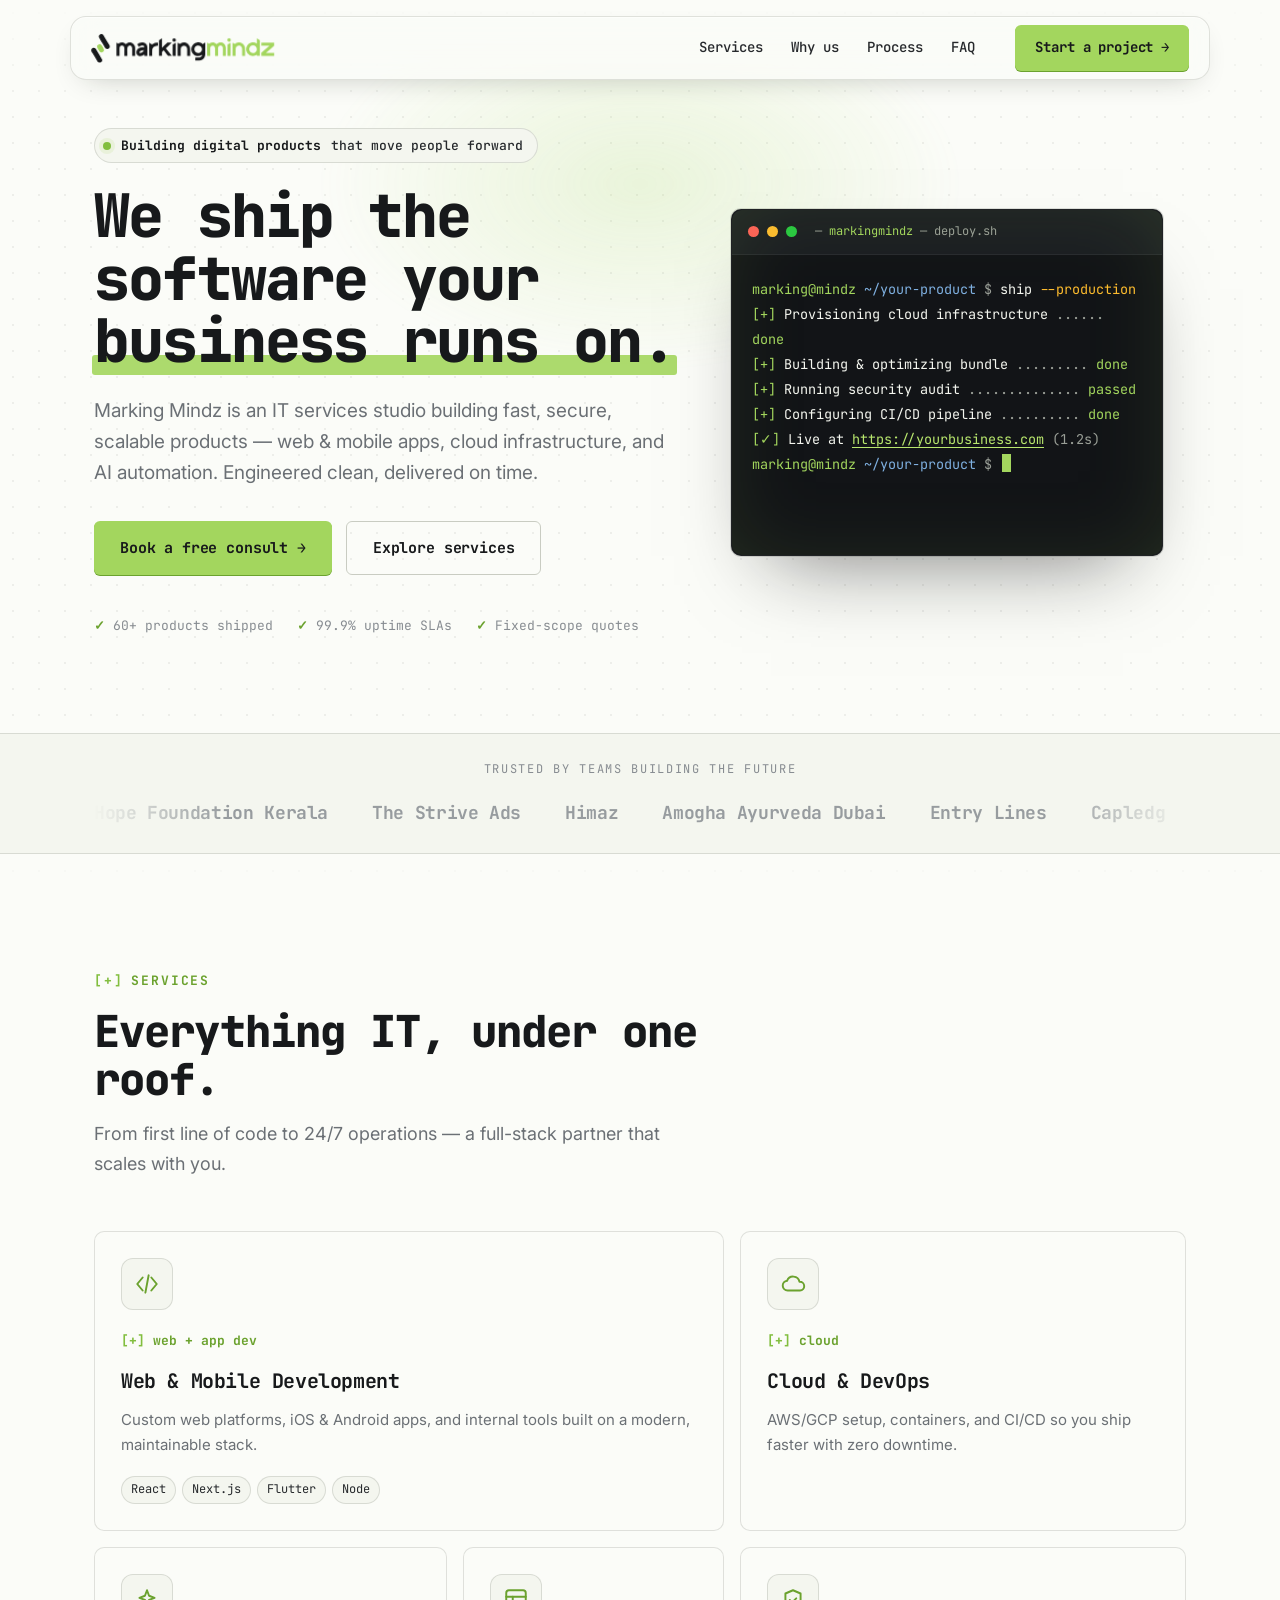
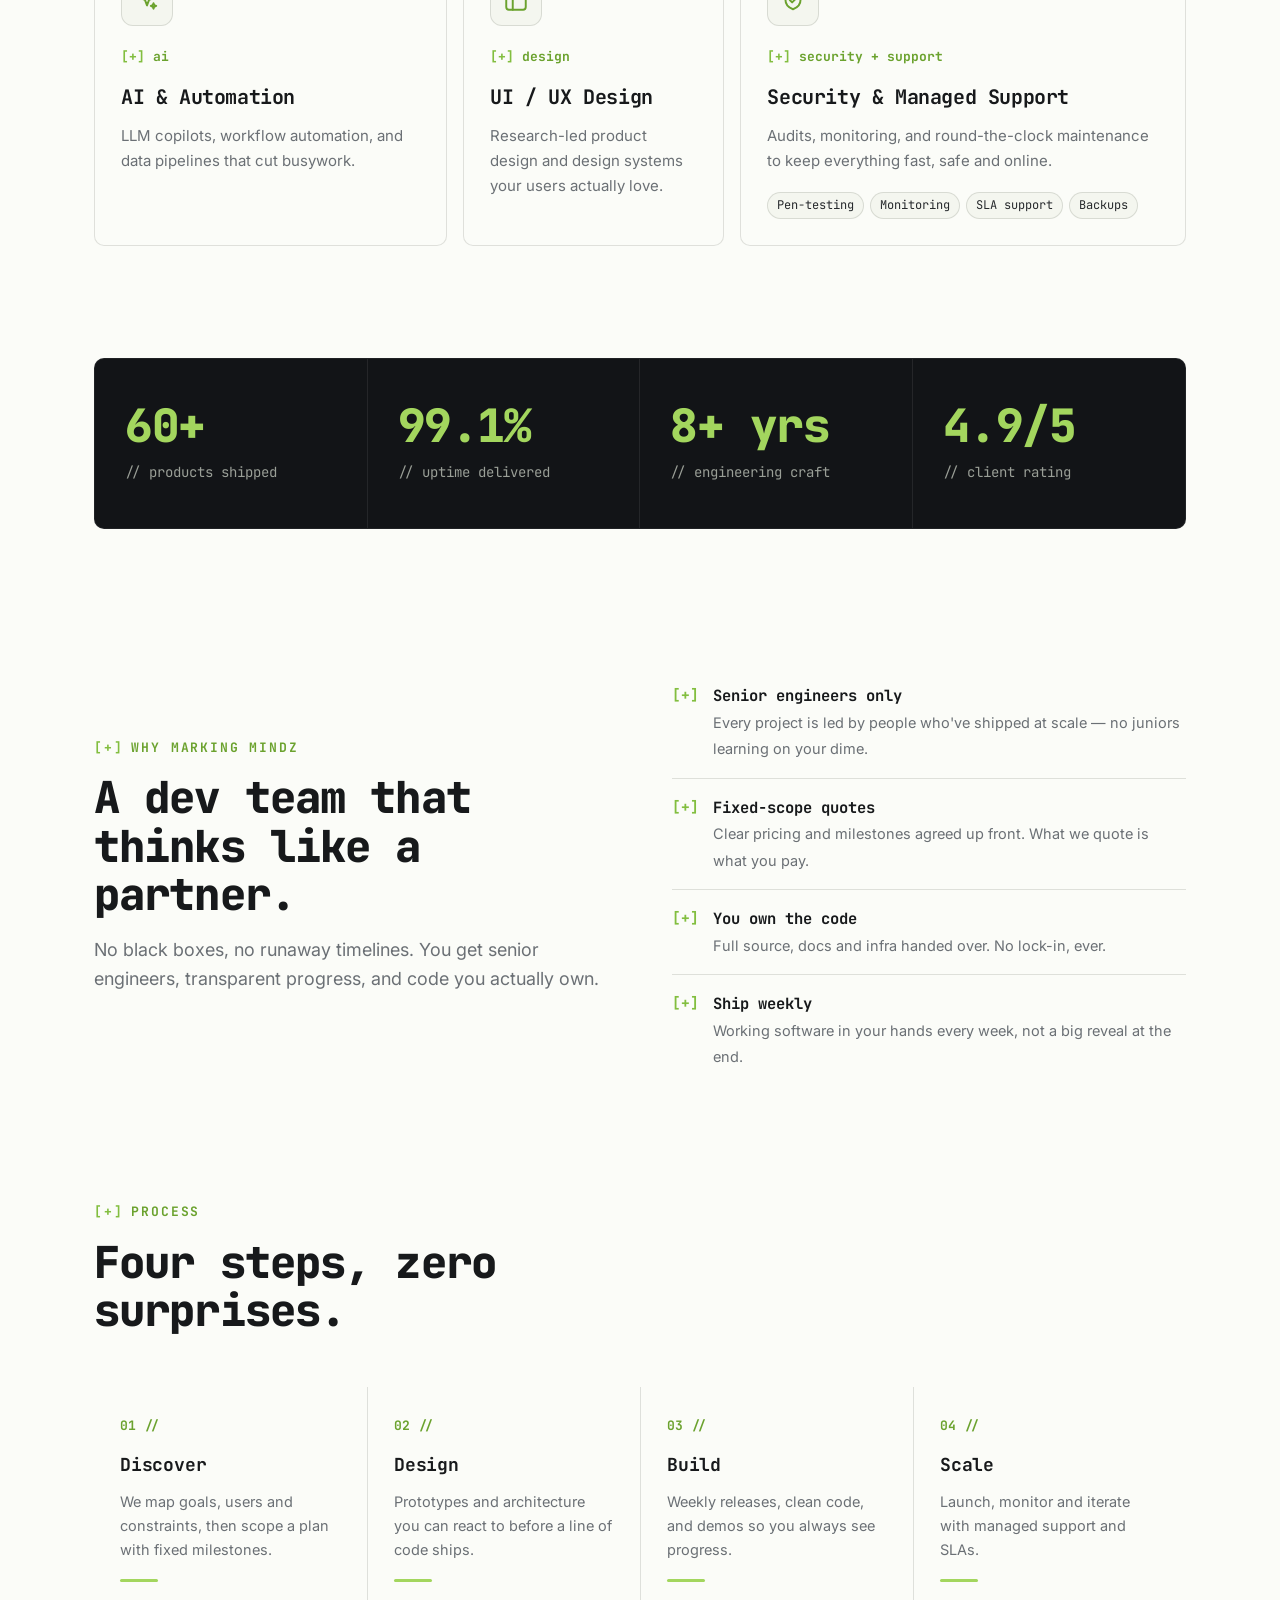
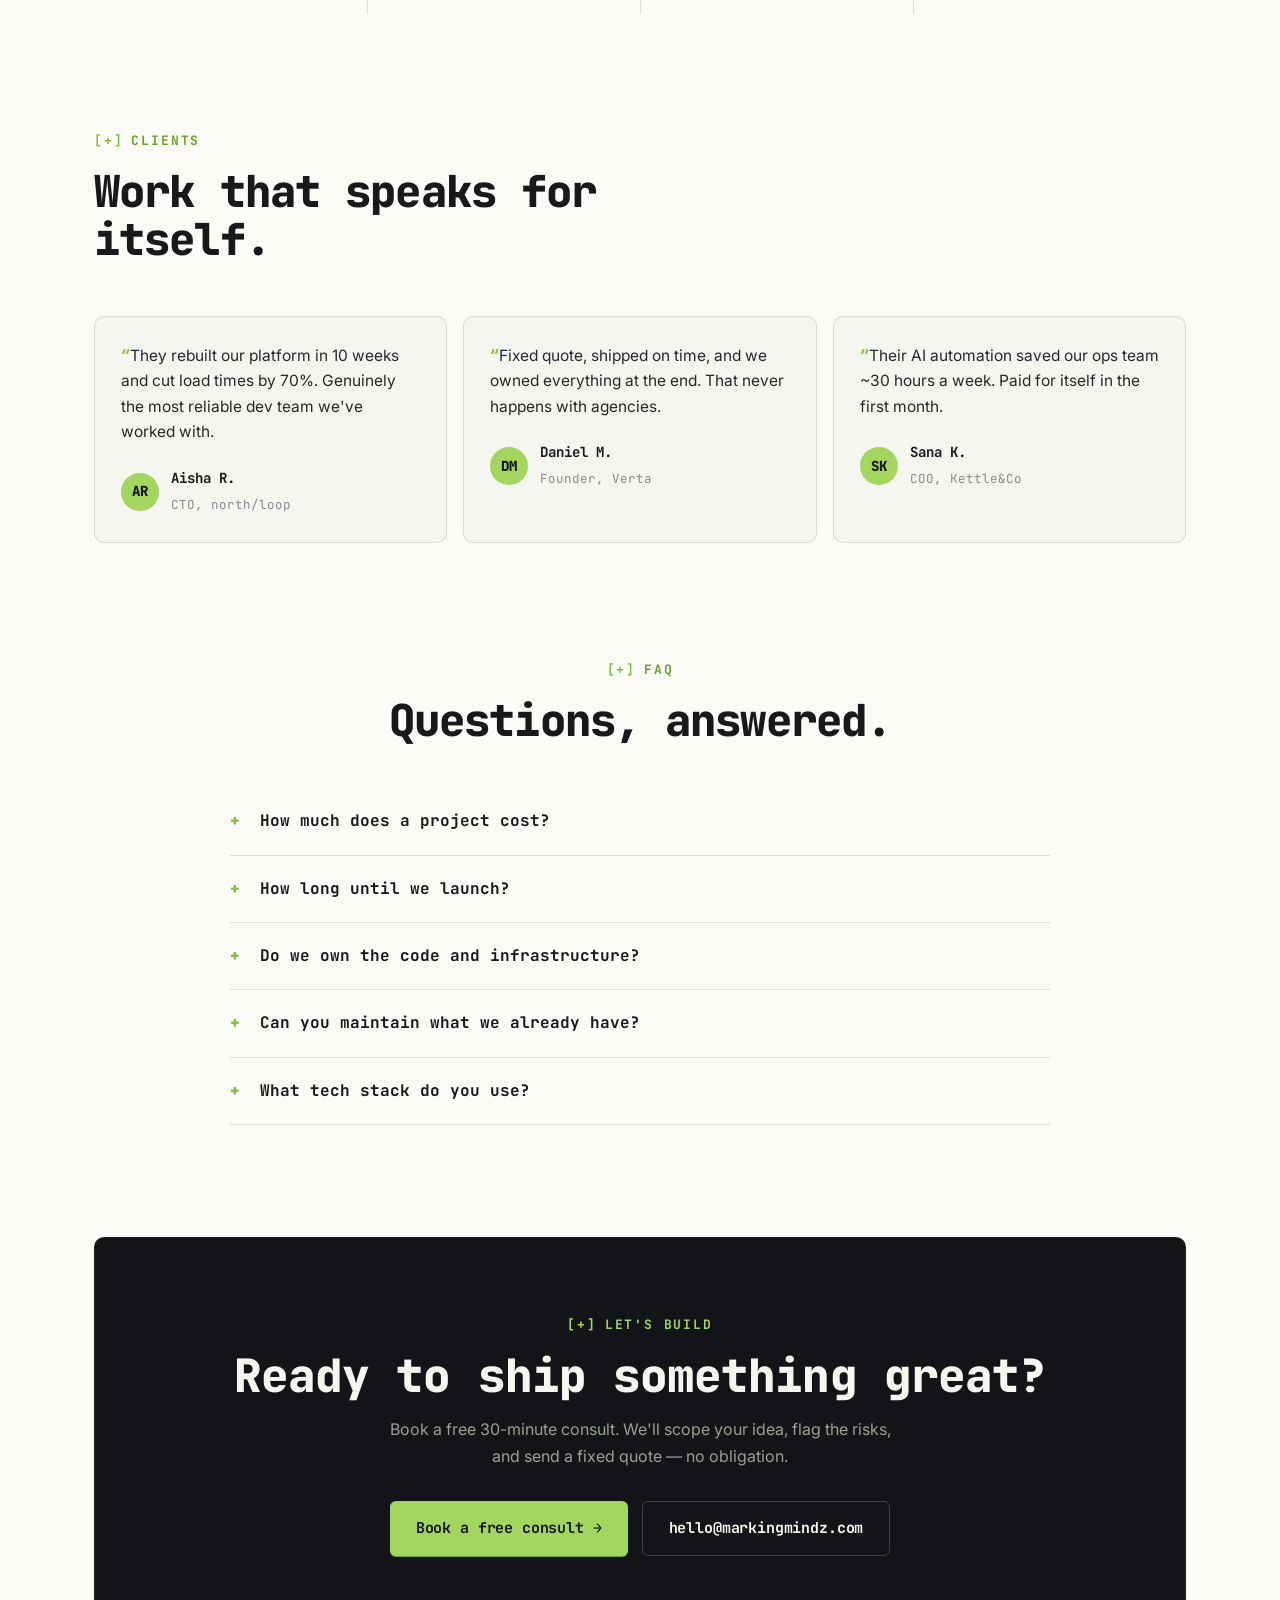
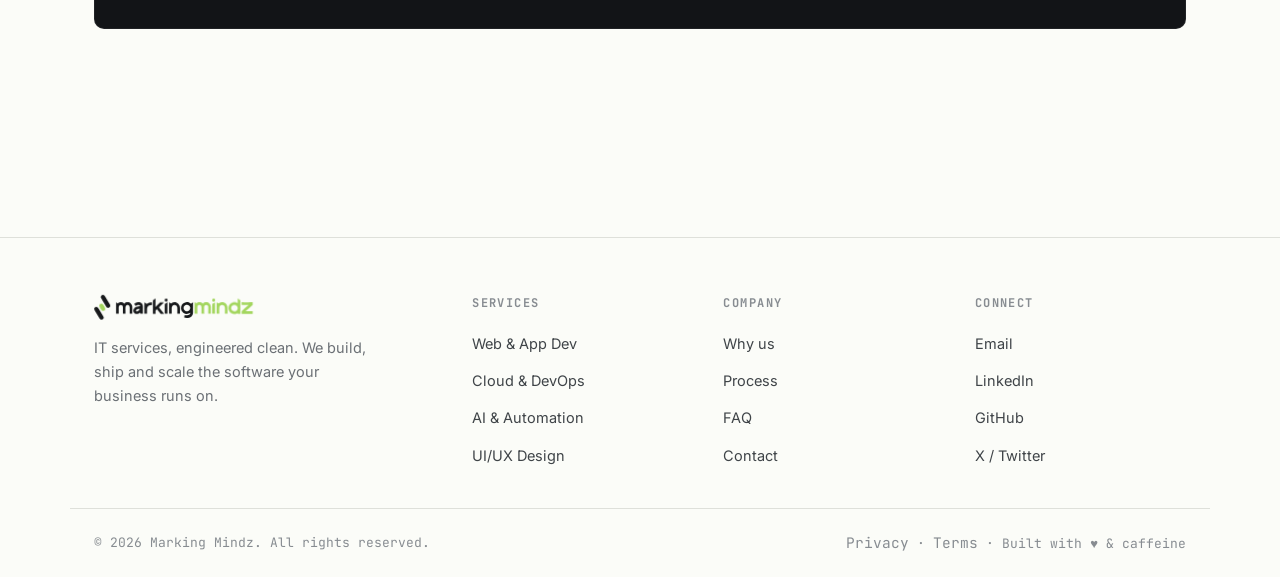
==== commit 37f7aa33: "changes" ====
--- a/index.html
+++ b/index.html
@@ -68,7 +68,7 @@
 
 /* ---------- Reset ---------- */
 *,*::before,*::after{ box-sizing:border-box; margin:0; padding:0; }
-html{ scroll-behavior:smooth; -webkit-text-size-adjust:100%; }
+html{ scroll-behavior:smooth; -webkit-text-size-adjust:100%; overflow-x:hidden; max-width:100%; }
 body{
   background:var(--canvas);
   color:var(--body);
@@ -115,19 +115,22 @@
    NAV
    ============================================================ */
 .nav{
-  position:sticky; top:0; z-index:60;
-  background:color-mix(in srgb, var(--canvas) 82%, transparent);
+  position:sticky; top:16px; z-index:60;
+  padding-inline:16px;            /* keeps the pill off the screen edges */
+  background:transparent;
+  pointer-events:none;            /* transparent gutter doesn't block clicks */
+}
+.nav__inner{
+  display:flex; align-items:center; gap:20px; height:64px;
+  padding-inline:20px;
+  pointer-events:auto;
+  background:color-mix(in srgb, var(--canvas) 80%, transparent);
   backdrop-filter:saturate(140%) blur(14px);
-  border-bottom:1px solid var(--hairline);
-}
-.nav__inner{ display:flex; align-items:center; gap:20px; height:66px; }
-.brand{ display:flex; align-items:center; gap:12px; }
-.brand__mark{ width:34px; height:34px; flex:none; }
-.brand__word{
-  font-family:'JetBrains Mono',monospace; font-weight:800; font-size:20px;
-  letter-spacing:-.03em; color:var(--ink);
-}
-.brand__word b{ color:var(--green-darker); font-weight:800; }
+  border:1px solid var(--hairline);
+  border-radius:16px;
+  box-shadow:0 10px 30px -16px rgba(20,25,15,.30), 0 1px 0 rgba(255,255,255,.45) inset;
+}
+.brand{ display:flex; align-items:center; }
 .nav__links{ display:flex; align-items:center; gap:4px; margin-left:auto; }
 .nav__link{
   font-family:'JetBrains Mono',monospace; font-size:14px; font-weight:500;
@@ -179,13 +182,13 @@
   display:grid; grid-template-columns:1.05fr .95fr; gap:56px; align-items:center;
 }
 .badge{
-  display:inline-flex; align-items:center; gap:10px;
+  display:inline-flex; align-items:center; gap:10px; flex-wrap:wrap; max-width:100%;
   font-family:'JetBrains Mono',monospace; font-size:13px; font-weight:500;
   color:var(--charcoal); background:var(--surface-soft);
   border:1px solid var(--hairline); border-radius:var(--r-full);
   padding:6px 14px 6px 8px;
 }
-.badge .dot{ width:8px; height:8px; border-radius:50%; background:var(--green-deep);
+.badge .dot{ width:8px; height:8px; flex:none; border-radius:50%; background:var(--green-deep);
   box-shadow:0 0 0 4px var(--green-tint); animation:pulse 2.4s var(--ease) infinite; }
 .badge b{ color:var(--ink); font-weight:700; }
 @keyframes pulse{ 0%,100%{opacity:1} 50%{opacity:.45} }
@@ -234,7 +237,7 @@
   font-family:'JetBrains Mono',monospace; font-size:13.5px; line-height:1.85;
   padding:22px 20px 26px; color:var(--on-dark); min-height:300px;
 }
-.term__line{ white-space:pre-wrap; }
+.term__line{ white-space:pre-wrap; overflow-wrap:anywhere; word-break:break-word; }
 .term__body .prompt{ color:var(--green); }
 .term__body .path{ color:#7fb0e0; }
 .term__body .cmd{ color:var(--on-dark); }
@@ -277,16 +280,15 @@
    SERVICES (bento)
    ============================================================ */
 .sec-head{ max-width:640px; }
-.bento{ margin-top:52px; display:grid; grid-template-columns:repeat(6,1fr); gap:16px; }
+.bento{ margin-top:52px; display:grid; grid-template-columns:1fr; gap:16px; }
 .card{
-  grid-column:span 2; background:var(--canvas);
+  display:flex; flex-direction:column; height:100%; background:var(--canvas);
   border:1px solid var(--hairline); border-radius:var(--r-md);
   padding:26px; position:relative; overflow:hidden;
   transition:transform .2s var(--ease), border-color .2s var(--ease), box-shadow .2s var(--ease);
 }
 .card:hover{ transform:translateY(-4px); border-color:var(--green-deep);
   box-shadow:0 22px 40px -28px rgba(20,25,15,.35); }
-.card--wide{ grid-column:span 3; }
 .card__key{
   font-family:'JetBrains Mono',monospace; font-size:13px; font-weight:700;
   color:var(--green-darker); display:flex; align-items:center; gap:8px;
@@ -297,19 +299,36 @@
   font-weight:700; letter-spacing:-.02em; margin-top:14px;
 }
 .card p{ margin-top:10px; font-size:15px; color:var(--mute); }
-.card__tags{ display:flex; flex-wrap:wrap; gap:6px; margin-top:18px; }
+.card__tags{ display:flex; flex-wrap:wrap; gap:6px; margin-top:auto; padding-top:18px; }
 .tag{
   font-family:'JetBrains Mono',monospace; font-size:12px; color:var(--charcoal);
   background:var(--surface-soft); border:1px solid var(--hairline);
   padding:3px 9px; border-radius:var(--r-full);
 }
-.card__glyph{
-  position:absolute; right:-8px; top:-10px; font-family:'JetBrains Mono',monospace;
-  font-size:88px; font-weight:800; color:var(--surface-card); z-index:0; line-height:1;
-  transition:color .2s var(--ease);
-}
-.card:hover .card__glyph{ color:var(--green-tint); }
+.card__icon{
+  width:52px; height:52px; border-radius:12px; flex:none;
+  display:grid; place-items:center; margin-bottom:20px;
+  background:var(--surface-soft); border:1px solid var(--hairline);
+  color:var(--green-darker);
+  transition:background .2s var(--ease), color .2s var(--ease), transform .25s var(--ease);
+}
+.card__icon svg{ width:26px; height:26px; fill:none; stroke:currentColor; stroke-width:1.8; stroke-linecap:round; stroke-linejoin:round; }
+.card:hover .card__icon{ background:var(--green); color:var(--ink); transform:translateY(-2px) rotate(-3deg); }
 .card > *{ position:relative; z-index:1; }
+
+/* bento: mobile 1-col → tablet 2-col → desktop 12-col two-row layout (uneven, equal height) */
+@media (min-width:641px){
+  .bento{ grid-template-columns:repeat(2,1fr); }
+  .bento > :nth-child(1){ grid-column:span 2; }
+}
+@media (min-width:1001px){
+  .bento{ grid-template-columns:repeat(12,1fr); grid-auto-rows:1fr; }
+  .bento > :nth-child(1){ grid-column:span 7; }
+  .bento > :nth-child(2){ grid-column:span 5; }
+  .bento > :nth-child(3){ grid-column:span 4; }
+  .bento > :nth-child(4){ grid-column:span 3; }
+  .bento > :nth-child(5){ grid-column:span 5; }
+}
 
 /* ============================================================
    STATS
@@ -441,18 +460,146 @@
 .drawer__top{ display:flex; align-items:center; justify-content:space-between; height:66px; }
 .drawer__close{ width:44px; height:44px; display:flex; align-items:center; justify-content:center; }
 .drawer__close svg{ width:26px; height:26px; }
-.drawer a{
+.drawer a:not(.brand):not(.btn){
   font-family:'JetBrains Mono',monospace; font-weight:700; font-size:26px; color:var(--ink);
   padding:16px 0; border-bottom:1px solid var(--hairline); display:flex; align-items:center; gap:12px;
 }
-.drawer a::before{ content:"[+]"; color:var(--green-deep); font-size:16px; }
+.drawer a:not(.brand):not(.btn)::before{ content:"[+]"; color:var(--green-deep); font-size:16px; }
 .drawer .btn{ margin-top:24px; justify-content:center; }
 
 /* ============================================================
    SCROLL REVEAL
    ============================================================ */
-.r-up{ opacity:0; transform:translateY(20px); transition:opacity .6s var(--ease), transform .6s var(--ease); }
+.r-up{ opacity:0; transform:translateY(22px); transition:opacity .7s var(--ease), transform .7s var(--ease); }
 .r-up.in{ opacity:1; transform:none; }
+/* stagger children of a revealed group */
+.stagger > *{ opacity:0; }
+.stagger.in > *{ animation:fadeUp .6s var(--ease) both; }
+.stagger.in > *:nth-child(1){ animation-delay:.00s }
+.stagger.in > *:nth-child(2){ animation-delay:.08s }
+.stagger.in > *:nth-child(3){ animation-delay:.16s }
+.stagger.in > *:nth-child(4){ animation-delay:.24s }
+.stagger.in > *:nth-child(5){ animation-delay:.32s }
+.stagger.in > *:nth-child(6){ animation-delay:.40s }
+@keyframes fadeUp{ from{ opacity:0; transform:translateY(24px) } to{ opacity:1; transform:none } }
+
+/* ============================================================
+   ANIMATIONS
+   ============================================================ */
+
+/* --- scroll progress bar --- */
+.progress{
+  position:fixed; top:0; left:0; height:3px; width:0%; z-index:100;
+  background:linear-gradient(90deg, var(--green-deep), var(--green-bright));
+  box-shadow:0 0 12px var(--green-glow); transition:width .08s linear;
+}
+
+/* --- nav condense on scroll --- */
+.nav__inner{ transition:height .3s var(--ease), box-shadow .3s var(--ease), background .3s var(--ease); }
+.nav.scrolled .nav__inner{
+  height:56px;
+  background:color-mix(in srgb, var(--canvas) 92%, transparent);
+  box-shadow:0 14px 34px -16px rgba(20,25,15,.42), 0 1px 0 rgba(255,255,255,.55) inset;
+}
+
+/* --- hero staggered entrance --- */
+.hero .badge,
+.hero h1,
+.hero p.sub,
+.hero__cta,
+.hero__trust{ opacity:0; animation:heroIn .8s var(--ease) forwards; }
+.hero .badge{ animation-delay:.05s }
+.hero h1{ animation-delay:.16s }
+.hero p.sub{ animation-delay:.30s }
+.hero__cta{ animation-delay:.42s }
+.hero__trust{ animation-delay:.54s }
+.hero .term-wrap{ opacity:0; animation:termIn 1s var(--ease) .35s forwards; }
+@keyframes heroIn{ from{ opacity:0; transform:translateY(26px) } to{ opacity:1; transform:none } }
+@keyframes termIn{ from{ opacity:0; transform:translateY(30px) scale(.97) } to{ opacity:1; transform:none } }
+
+/* --- animated highlight underline swipe --- */
+.hero h1 .hl::after{ transform:scaleX(0); transform-origin:left; animation:swipe .7s var(--ease) 1.0s forwards; }
+@keyframes swipe{ to{ transform:scaleX(1) } }
+
+/* --- floating aurora glow drift --- */
+.hero__glow{ animation:drift 12s ease-in-out infinite alternate; }
+@keyframes drift{
+  0%{ transform:translateX(-50%) translateY(0) scale(1); opacity:.5 }
+  100%{ transform:translateX(-46%) translateY(24px) scale(1.08); opacity:.62 }
+}
+
+/* --- logo (full wordmark via <symbol>/<use>) --- */
+.logo{ display:block; height:30px; width:auto; overflow:visible; }
+.footer .logo{ height:26px; }
+.drawer .logo{ height:24px; }
+.brand{ --logo-ink:var(--ink); --logo-accent:var(--green); --mh:0; }
+.brand:hover{ --logo-accent:var(--green-bright); --mh:1; }
+#mm-logo .p-ink{ fill:var(--logo-ink); transition:fill .25s var(--ease); }
+#mm-logo .p-accent{ fill:var(--logo-accent); transition:fill .25s var(--ease); }
+/* entrance: every element fades + tiny rise, staggered */
+#mm-logo path{ opacity:0; animation:logoIn .5s var(--ease) both; }
+#mm-logo path:nth-child(1){ animation-delay:.00s }
+#mm-logo path:nth-child(2){ animation-delay:.035s }
+#mm-logo path:nth-child(3){ animation-delay:.07s }
+#mm-logo path:nth-child(4){ animation-delay:.105s }
+#mm-logo path:nth-child(5){ animation-delay:.14s }
+#mm-logo path:nth-child(6){ animation-delay:.175s }
+#mm-logo path:nth-child(7){ animation-delay:.21s }
+#mm-logo path:nth-child(8){ animation-delay:.245s }
+#mm-logo path:nth-child(9){ animation-delay:.28s }
+#mm-logo path:nth-child(10){ animation-delay:.315s }
+#mm-logo path:nth-child(11){ animation-delay:.35s }
+#mm-logo path:nth-child(12){ animation-delay:.385s }
+#mm-logo path:nth-child(13){ animation-delay:.42s }
+#mm-logo path:nth-child(14){ animation-delay:.455s }
+#mm-logo path:nth-child(15){ animation-delay:.49s }
+#mm-logo path:nth-child(16){ animation-delay:.525s }
+#mm-logo path:nth-child(17){ animation-delay:.56s }
+/* the three icon bars get a distinct scale-pop (rule after nth-child to win) */
+/* `backwards` fill (not `both`) so `transform` is free for the hover movement */
+#mm-logo path.mm-mark{
+  transform-box:fill-box; transform-origin:center; opacity:1;
+  animation:logoPop .6s var(--ease) backwards;
+  transition:transform .45s cubic-bezier(.34,1.56,.64,1);
+}
+/* hover movement — the bars fan apart and the green one pops (driven by inherited --mh) */
+#mm-logo path.mm-mark:nth-child(10){ animation-delay:.00s; transform:translateY(calc(var(--mh) * -3.5px)) translateX(calc(var(--mh) * 2px)) rotate(calc(var(--mh) * 8deg)); }
+#mm-logo path.mm-mark:nth-child(11){ animation-delay:.07s; transform:translateY(calc(var(--mh) * 3.5px)) translateX(calc(var(--mh) * -2px)) rotate(calc(var(--mh) * 8deg)); }
+#mm-logo path.mm-mark:nth-child(13){ animation-delay:.14s; transform:translateY(calc(var(--mh) * -1px)) scale(calc(1 + var(--mh) * 0.18)) rotate(calc(var(--mh) * -10deg)); }
+@keyframes logoIn{ from{ opacity:0; transform:translateY(6px) } to{ opacity:1; transform:none } }
+@keyframes logoPop{ 0%{ opacity:0; transform:scale(.5) } 55%{ opacity:1; transform:scale(1.12) } 100%{ opacity:1; transform:scale(1) } }
+
+/* --- button shine sweep --- */
+.btn{ position:relative; overflow:hidden; }
+.btn::after{
+  content:""; position:absolute; top:0; left:-140%; width:60%; height:100%;
+  background:linear-gradient(120deg, transparent, rgba(255,255,255,.55), transparent);
+  transform:skewX(-20deg); pointer-events:none;
+}
+.btn:hover::after{ animation:shine .7s var(--ease); }
+.btn--ghost::after{ background:linear-gradient(120deg, transparent, var(--green-tint), transparent); }
+@keyframes shine{ to{ left:150% } }
+
+/* --- infinite marquee logo strip --- */
+.marquee{ overflow:hidden; -webkit-mask-image:linear-gradient(90deg, transparent, #000 12%, #000 88%, transparent); mask-image:linear-gradient(90deg, transparent, #000 12%, #000 88%, transparent); }
+.marquee__track{ display:flex; width:max-content; gap:44px; animation:scrollX 26s linear infinite; }
+.marquee:hover .marquee__track{ animation-play-state:paused; }
+@keyframes scrollX{ to{ transform:translateX(-50%) } }
+
+/* --- card cursor spotlight --- */
+.card{ --mx:50%; --my:50%; }
+.card::before{
+  content:""; position:absolute; inset:0; z-index:0; opacity:0; transition:opacity .3s var(--ease);
+  background:radial-gradient(240px circle at var(--mx) var(--my), var(--green-tint), transparent 60%);
+}
+.card:hover::before{ opacity:1; }
+
+/* --- process step bar grows on reveal --- */
+.step__bar{ width:0; transition:width .7s var(--ease) .2s; }
+.step.in .step__bar{ width:38px; }
+
+/* --- terminal 3D tilt --- */
+.term{ transform:perspective(1000px); transition:transform .25s var(--ease); will-change:transform; }
 
 /* ============================================================
    RESPONSIVE
@@ -460,8 +607,6 @@
 @media (max-width:1000px){
   .hero__grid{ grid-template-columns:1fr; gap:44px; }
   .term{ max-width:560px; }
-  .bento{ grid-template-columns:repeat(4,1fr); }
-  .card, .card--wide{ grid-column:span 2; }
   .split{ grid-template-columns:1fr; gap:36px; }
   .quotes{ grid-template-columns:1fr; }
   .steps{ grid-template-columns:1fr 1fr; }
@@ -480,35 +625,63 @@
 @media (max-width:560px){
   :root{ --sp-section:76px; }
   .wrap{ padding-inline:18px; }
-  .bento{ grid-template-columns:1fr; }
-  .card, .card--wide{ grid-column:span 1; }
+  .nav{ top:10px; padding-inline:12px; }
+  .nav__inner{ padding-inline:16px; border-radius:14px; }
   .steps{ grid-template-columns:1fr; }
   .stats__grid{ grid-template-columns:1fr; }
   .stat{ border-right:0; }
   .footer__grid{ grid-template-columns:1fr; }
-  .hero__cta .btn{ flex:1; }
+  .hero__cta{ flex-direction:column; align-items:stretch; }
+  .hero__cta .btn{ width:100%; flex:none; }
+  .term__body{ font-size:12px; padding:18px 16px 22px; min-height:0; }
+  .badge{ border-radius:14px; }
 }
 
 @media (prefers-reduced-motion:reduce){
   *{ animation:none !important; transition:none !important; }
-  .r-up{ opacity:1; transform:none; }
-  .reveal-line{ opacity:1; transform:none; }
+  .r-up, .reveal-line, .stagger.in > *,
+  .hero .badge, .hero h1, .hero p.sub, .hero__cta, .hero__trust, .hero .term-wrap{
+    opacity:1 !important; transform:none !important;
+  }
+  .hero h1 .hl::after{ transform:scaleX(1); }
+  .step__bar{ width:38px; }
+  .progress{ display:none; }
+  #mm-logo path{ opacity:1 !important; transform:none !important; }
 }
 </style>
 </head>
 <body>
+
+<div class="progress" id="progress" aria-hidden="true"></div>
+
+<!-- ============ LOGO SYMBOL (defined once, reused everywhere) ============ -->
+<svg width="0" height="0" aria-hidden="true" style="position:absolute" focusable="false">
+  <symbol id="mm-logo" viewBox="0 0 937 153">
+    <path class="p-ink" d="M541.928 48.127C551.897 46.1088 562.218 50.586 569.818 56.7114C573.952 53.9949 578.15 51.3752 582.407 48.8541C582.874 67.8229 582.211 87.4964 582.531 106.559C582.691 116.269 580.199 124.595 573.198 131.719C562.41 142.69 546.186 140.529 531.621 140.423L531.557 127.367L531.845 125.744C537.479 121.474 561.555 134.003 567.148 110.918C553.205 119.025 538.503 120.674 525.059 110.208C517.82 104.572 513.11 96.3051 511.958 87.2123C510.81 77.6784 513.238 68.3294 519.219 60.7653C524.803 53.7026 532.979 49.1546 541.928 48.127ZM550.772 101.59C561.208 99.2199 567.77 88.878 565.456 78.442C563.142 68.0065 552.825 61.3946 542.363 63.6435C531.818 65.9102 525.127 76.3183 527.46 86.8406C529.792 97.3629 540.25 103.981 550.772 101.59Z"/>
+    <path class="p-accent" d="M845.925 27.16C849.226 28.8441 858.18 34.7324 861.12 36.9535L861.162 116.358C856.264 116.219 851.211 116.581 846.373 116.223C845.609 115.117 845.847 113.073 845.874 111.656C834.063 118.834 822.763 119.37 810.293 113.593C809.607 113.212 808.93 112.821 808.253 112.419C800.402 107.687 794.736 100.05 792.491 91.1679C790.209 82.0427 791.686 72.3841 796.588 64.355C801.229 56.5607 808.811 50.9582 817.632 48.8079C828.008 46.2942 836.957 48.2329 845.884 53.6619L845.925 27.16ZM827.921 101.938C838.53 101.11 846.496 91.9069 845.778 81.3038C845.061 70.7006 835.933 62.6496 825.31 63.2511C818.337 63.6462 812.113 67.7525 809.012 74.0045C805.912 80.2561 806.415 87.6891 810.329 93.4684C814.239 99.2477 820.961 102.482 827.921 101.938Z"/>
+    <path class="p-accent" d="M617.084 48.5093C617.797 48.4522 618.51 48.4161 619.224 48.4001C627.524 48.2243 634.255 51.1742 640.172 56.8412C651.449 46.4084 668.2 45.0603 679.495 56.1734C683.157 59.8222 685.727 64.4208 686.912 69.4502C688.183 74.7326 687.799 84.4766 687.781 90.2618C687.721 98.9733 687.73 107.685 687.808 116.397C682.709 116.206 677.432 116.311 672.32 116.348C672.141 106.724 672.471 96.8637 672.356 87.2343C672.32 84.1021 672.599 76.411 672.018 73.6858C671.51 71.299 670.312 69.1136 668.57 67.4004C663.764 62.5972 656.557 62.5474 651.655 67.4626C645.815 73.3145 648.449 83.9313 647.951 91.4301C647.818 93.4009 647.978 95.9553 647.987 97.9657C647.987 104.115 648.019 110.265 648.088 116.414C642.902 116.194 637.611 116.307 632.417 116.358L632.49 88.5702C632.508 80.0588 634.694 61.5102 617.518 64.2528C613.11 64.957 609.241 69.0871 608.555 73.5478C607.769 78.6503 608.039 84.6036 608.057 90.0627L608.171 116.419C602.981 116.208 597.663 116.307 592.459 116.346C592.235 94.0891 592.308 70.9272 592.514 48.6627C595.024 50.0014 599.807 53.2911 602.377 54.944C606.822 51.1496 611.477 49.6054 617.084 48.5093Z"/>
+    <path class="p-ink" d="M177.705 56.8914C188.711 46.044 206.119 45.3522 217.139 56.4977C220.566 59.9775 223.014 64.2966 224.238 69.0214C225.654 74.5125 225.251 84.4218 225.233 90.3811L225.137 116.353C220.128 116.395 215.042 116.331 210.026 116.314C209.981 104.119 209.999 91.9243 210.082 79.73C210.073 70.4769 205.585 62.5246 194.914 63.9577C182.275 65.6554 185.149 88.1235 185.22 97.9658L185.212 116.352L170.067 116.32C170.026 106.985 170.04 97.6502 170.106 88.3153C170.123 81.7226 171.431 72.4116 166.365 67.522C158.405 59.8382 146.537 64.8474 145.577 75.6912C145.125 80.7951 145.361 86.0569 145.387 91.1972L145.434 116.363L129.966 116.315L130.007 48.8002L139.826 54.9586C145.351 50.9596 147.715 49.8868 154.553 48.5317C154.858 48.5015 155.164 48.4787 155.47 48.4636C164.586 48.0101 171.037 50.8952 177.705 56.8914Z"/>
+    <path class="p-ink" d="M259.501 48.5932C266.892 47.8433 275.362 50.5735 280.629 55.8723C283.663 58.9214 285.81 62.7368 286.841 66.9103C288.083 71.9606 287.68 82.308 287.662 87.937L287.565 116.363L272.485 116.327L272.432 109.414C272.015 109.755 271.59 110.085 271.155 110.403C259.488 118.985 243.453 121.867 233.883 108.8C231.072 102.807 230.444 98.3438 232.399 91.7282C236.333 78.4172 249.766 73.8487 262.324 72.7982C264.81 72.5904 270.198 72.9143 271.983 71.9784L272.202 71.0613C268.246 58.4464 252.417 65.367 245.111 70.3365L236.091 57.7042C243.43 52.5995 250.544 49.5094 259.501 48.5932ZM254.629 101.867C261.89 99.898 266.343 94.041 269.935 87.8292C268.237 87.9274 264.728 88.0361 263.188 88.3015C257.43 88.956 252.02 89.6986 248.144 94.5489C243.747 100.052 247.883 102.897 253.676 102.028C253.994 101.98 254.312 101.926 254.629 101.867Z"/>
+    <path class="p-accent" d="M868.949 48.7119C877.208 49.0357 886.77 48.8224 895.106 48.8243C908.07 48.8827 921.034 48.8453 933.999 48.7124C933.87 53.9906 933.875 59.2712 934.012 64.5495C919.992 76.9918 905.889 89.3387 891.704 101.59L934.154 101.534C933.692 106.081 933.916 111.762 934.099 116.305L933.87 116.574C931.415 117.484 876.746 116.878 868.972 116.89L868.958 100.452C881.785 88.4517 896.821 75.8715 910.21 64.3545H868.972L868.949 48.7119Z"/>
+    <path class="p-ink" d="M361.688 27.4957C362.271 28.3759 362.041 71.4975 362.041 75.6418C369.324 67.7698 381.659 56.2542 389.664 48.8238C396.946 48.7695 404.328 48.8558 411.619 48.886C402.373 58.2299 391.232 69.0285 381.595 77.9153L406.863 109.364L412.28 116.195C406.636 116.543 398.601 116.356 392.766 116.38C385.848 108.46 377.206 97.1152 370.456 88.7349C367.599 91.5962 365.076 94.1201 362.02 96.769L361.953 116.358L346.848 116.322L346.869 36.8524C350.214 34.375 358.081 29.556 361.688 27.4957Z"/>
+    <path class="p-ink" d="M470.706 48.5508C471.661 48.4585 472.617 48.4156 473.577 48.422C481.841 48.4334 490.621 51.619 496.382 57.5947C507.193 68.8016 505.867 79.7815 505.83 93.7511L505.748 116.364L490.342 116.314C490.186 104.503 490.653 92.6066 490.383 80.8146C490.118 69.4913 482.275 63.4927 471.456 63.9691C459.315 67.0661 457.101 75.3541 457.266 86.661C457.408 96.4864 457.417 106.541 457.307 116.364L441.964 116.314C441.606 94.4759 441.715 70.6431 442.012 48.7924L453.418 55.8811C458.944 51.6642 463.81 49.5464 470.706 48.5508Z"/>
+    <path class="p-accent" d="M750.539 48.5526C751.197 48.4385 752.359 48.4311 753.049 48.4165C761.596 48.2224 769.878 51.4281 776.06 57.3284C780.404 61.5188 783.445 66.8692 784.822 72.7403C786.454 79.4258 785.718 107.426 785.892 116.379C780.793 116.218 775.603 116.314 770.495 116.356C770.449 104.762 770.833 92.9514 770.458 81.3673C770.115 70.7367 762.844 63.1822 751.828 63.9495C748.106 64.719 745.216 65.9293 742.491 68.6623C740.323 70.8454 738.796 73.578 738.069 76.5649C737.044 80.8598 737.575 109.987 737.598 116.338C732.416 116.265 727.235 116.272 722.05 116.36L722.041 48.8216C725.882 51.0052 729.636 53.5135 733.272 56.0131C738.21 51.5989 744.091 49.5469 750.539 48.5526Z"/>
+    <path class="p-ink mm-mark" d="M51.3828 5.58505C60.4371 4.76401 63.8819 12.0029 67.8049 18.5865C76.3695 32.9193 85.0955 47.0656 93.4405 61.5348C95.9012 65.801 96.6137 70.2741 94.1868 74.8787C92.269 78.5187 88.9605 80.2383 85.0932 81.3632C73.9509 81.5965 71.5789 74.5786 66.4669 65.7992C58.2151 50.9838 47.6938 36.49 40.4866 21.2495C37.1709 14.238 44.9245 7.28431 51.3828 5.58505Z"/>
+    <path class="p-ink mm-mark" d="M11.0976 75.393C21.993 74.6631 24.3188 80.4826 29.3124 89.0474C38.0496 104.399 48.4923 119.337 56.2845 135.135C59.1027 140.849 53.3981 148.831 47.4176 150.613C40.0594 151.237 36.3751 149.821 32.3922 143.425C23.8852 129.718 15.6971 115.815 7.38978 101.983C3.65011 95.7566 -0.956958 89.6151 2.60578 82.1674C4.45994 78.2917 7.23924 76.7873 11.0976 75.393Z"/>
+    <path class="p-ink" d="M297.106 48.8162C301.762 51.8597 306.464 54.8316 311.212 57.7304C321.078 51.3624 329.87 49.2144 341.561 49.3099L341.569 64.4062C329.083 66.1088 318.748 66.3289 313.174 79.9368C311.442 85.4453 312.316 108.741 312.065 116.359L296.993 116.342C296.927 114.012 296.895 111.47 296.946 109.146C297.385 89.2479 296.189 68.6463 297.106 48.8162Z"/>
+    <path class="p-accent mm-mark" d="M42.4276 57.1745C46.9626 56.8635 51.5126 59.2115 54.3524 62.9698C61.4879 72.4142 76.3494 95.045 55.0607 99.1002C50.3292 99.3756 46.0915 98.0575 43.1674 93.889C35.7383 83.2969 20.7417 62.5565 42.4276 57.1745Z"/>
+    <path class="p-accent" d="M711.523 48.8572C712.451 49.7706 712.076 109.285 712.163 116.412C707.311 116.19 701.947 116.307 697.054 116.322L696.917 116.228C696.058 115.113 696.446 64.5577 696.455 58.7346C700.594 55.5504 706.982 51.7372 711.523 48.8572Z"/>
+    <path class="p-ink" d="M431.763 48.9778C432.453 49.9497 432.131 109.748 432.127 116.354L417.215 116.354C416.211 114.712 416.654 64.8989 416.66 58.6857C420.018 56.0103 427.87 51.3943 431.763 48.9778Z"/>
+    <path class="p-accent" d="M703.081 27.2147C707.741 26.5976 712.044 29.7958 712.79 34.4288C713.535 39.0618 710.453 43.4456 705.834 44.3173C702.734 44.9029 699.56 43.76 697.544 41.3332C695.532 38.9063 694.992 35.5783 696.144 32.6433C697.297 29.7082 699.954 27.6292 703.081 27.2147Z"/>
+    <path class="p-ink" d="M424.103 27.2042C428.853 27.0901 432.802 30.8321 432.938 35.576C433.074 40.3198 429.345 44.2809 424.596 44.4378C419.816 44.5958 415.819 40.8425 415.683 36.0683C415.546 31.2941 419.322 27.319 424.103 27.2042Z"/>
+  </symbol>
+</svg>
 
 <!-- ============ NAV ============ -->
 <header class="nav">
   <div class="wrap nav__inner">
     <a href="#top" class="brand" aria-label="Marking Mindz home">
-      <!-- Logo mark: two black bars + green center bar, diagonal -->
-      <svg class="brand__mark" viewBox="0 0 40 40" fill="none" aria-hidden="true">
-        <rect x="23" y="1.5" width="8" height="21" rx="4" transform="rotate(-38 27 12)" fill="var(--ink)"/>
-        <rect x="16" y="13.5" width="8" height="13" rx="4" transform="rotate(-38 20 20)" fill="var(--green)"/>
-        <rect x="9"  y="17.5" width="8" height="21" rx="4" transform="rotate(-38 13 28)" fill="var(--ink)"/>
-      </svg>
-      <span class="brand__word">marking<b>mindz</b></span>
+      <svg class="logo" viewBox="0 0 937 153" role="img" aria-label="markingmindz"><use href="#mm-logo"/></svg>
     </a>
 
     <nav class="nav__links" aria-label="Primary">
@@ -528,7 +701,9 @@
 <!-- ============ MOBILE DRAWER ============ -->
 <div class="drawer" id="drawer" aria-hidden="true">
   <div class="drawer__top">
-    <span class="brand__word">marking<b>mindz</b></span>
+    <a href="#top" class="brand" aria-label="Marking Mindz home">
+      <svg class="logo" viewBox="0 0 937 153" role="img" aria-label="markingmindz"><use href="#mm-logo"/></svg>
+    </a>
     <button class="drawer__close" id="drawerClose" aria-label="Close menu">
       <svg viewBox="0 0 24 24" fill="none" stroke="currentColor" stroke-width="2" stroke-linecap="round"><path d="M6 6l12 12M18 6L6 18"/></svg>
     </button>
@@ -547,7 +722,7 @@
   <div class="hero__glow"></div>
   <div class="wrap hero__grid">
     <div>
-      <span class="badge"><span class="dot"></span> <b>Now onboarding</b> · Q3 2026 project slots open</span>
+      <span class="badge"><span class="dot"></span> <b>Building digital products </b> that move people forward</span>
       <h1>We ship the software your <span class="hl">business runs on.</span></h1>
       <p class="sub">Marking Mindz is an IT services studio building fast, secure, scalable products — web &amp; mobile apps, cloud infrastructure, and AI automation. Engineered clean, delivered on time.</p>
       <div class="hero__cta">
@@ -562,6 +737,7 @@
     </div>
 
     <!-- Terminal mockup — the "visual moment" -->
+    <div class="term-wrap">
     <div class="term" id="term" aria-hidden="true">
       <div class="term__bar">
         <span class="term__dot r"></span><span class="term__dot y"></span><span class="term__dot g"></span>
@@ -577,6 +753,7 @@
         <div class="term__line reveal-line"><span class="prompt">marking@mindz</span> <span class="path">~/your-product</span> <span class="dim">$</span> <span class="term__caret"></span></div>
       </div>
     </div>
+    </div>
   </div>
 </section>
 
@@ -584,8 +761,11 @@
 <section class="strip">
   <div class="wrap strip__inner">
     <p class="strip__label">Trusted by teams building the future</p>
-    <div class="strip__row">
-      <span>north/loop</span><span>Verta</span><span>Kettle&amp;Co</span><span>Onyx</span><span>Meridian</span><span>Pacely</span>
+    <div class="marquee strip__row" style="display:block">
+      <div class="marquee__track">
+        <span>Hope Foundation Kerala</span><span>The Strive Ads</span><span>Himaz</span><span>Amogha Ayurveda Dubai</span><span>Entry Lines</span><span>Capledg</span><span>Accountamy</span><span>Educlues</span>
+        <span aria-hidden="true">Hope Foundation Kerala</span><span aria-hidden="true">The Strive Ads</span><span aria-hidden="true">Himaz</span><span aria-hidden="true">Amogha Ayurveda Dubai</span><span aria-hidden="true">Entry Lines</span><span aria-hidden="true">Capledg</span><span aria-hidden="true">Accountamy</span><span aria-hidden="true">Educlues</span>
+      </div>
     </div>
   </div>
 </section>
@@ -599,38 +779,38 @@
       <p class="lede">From first line of code to 24/7 operations — a full-stack partner that scales with you.</p>
     </div>
 
-    <div class="bento">
-      <article class="card card--wide r-up">
-        <span class="card__glyph mono">&lt;/&gt;</span>
+    <div class="bento stagger">
+      <article class="card card--wide">
+        <span class="card__icon"><svg viewBox="0 0 24 24" aria-hidden="true"><path d="M8 6 3 12l5 6"/><path d="M16 6l5 6-5 6"/><path d="M13.5 4 10.5 20"/></svg></span>
         <span class="card__key">web + app dev</span>
         <h3>Web &amp; Mobile Development</h3>
         <p>Custom web platforms, iOS &amp; Android apps, and internal tools built on a modern, maintainable stack.</p>
         <div class="card__tags"><span class="tag">React</span><span class="tag">Next.js</span><span class="tag">Flutter</span><span class="tag">Node</span></div>
       </article>
 
-      <article class="card r-up">
-        <span class="card__glyph mono">☁</span>
+      <article class="card">
+        <span class="card__icon"><svg viewBox="0 0 24 24" aria-hidden="true"><path d="M7 18a4.5 4.5 0 0 1-.5-8.97 6 6 0 0 1 11.5.97h.2a3.8 3.8 0 0 1 .3 7.99z"/></svg></span>
         <span class="card__key">cloud</span>
         <h3>Cloud &amp; DevOps</h3>
         <p>AWS/GCP setup, containers, and CI/CD so you ship faster with zero downtime.</p>
       </article>
 
-      <article class="card r-up">
-        <span class="card__glyph mono">✦</span>
+      <article class="card">
+        <span class="card__icon"><svg viewBox="0 0 24 24" aria-hidden="true"><path d="M12 3l1.9 5.1L19 10l-5.1 1.9L12 17l-1.9-5.1L5 10l5.1-1.9z"/><path d="M18 15l.7 1.8L20.5 17.5l-1.8.7L18 20l-.7-1.8L15.5 17.5l1.8-.7z"/></svg></span>
         <span class="card__key">ai</span>
         <h3>AI &amp; Automation</h3>
         <p>LLM copilots, workflow automation, and data pipelines that cut busywork.</p>
       </article>
 
-      <article class="card r-up">
-        <span class="card__glyph mono">◈</span>
+      <article class="card">
+        <span class="card__icon"><svg viewBox="0 0 24 24" aria-hidden="true"><rect x="3" y="3" width="18" height="18" rx="2.5"/><path d="M3 9h18"/><path d="M9 21V9"/></svg></span>
         <span class="card__key">design</span>
         <h3>UI / UX Design</h3>
         <p>Research-led product design and design systems your users actually love.</p>
       </article>
 
-      <article class="card card--wide r-up">
-        <span class="card__glyph mono">⛨</span>
+      <article class="card card--wide">
+        <span class="card__icon"><svg viewBox="0 0 24 24" aria-hidden="true"><path d="M12 3l7 3v5.5c0 4.4-3 7.6-7 9-4-1.4-7-4.6-7-9V6z"/><path d="M9 12l2.2 2.2L15 10.5"/></svg></span>
         <span class="card__key">security + support</span>
         <h3>Security &amp; Managed Support</h3>
         <p>Audits, monitoring, and round-the-clock maintenance to keep everything fast, safe and online.</p>
@@ -645,10 +825,10 @@
   <div class="wrap">
     <div class="stats r-up">
       <div class="stats__grid">
-        <div class="stat"><div class="num">60+</div><div class="lbl">// products shipped</div></div>
-        <div class="stat"><div class="num">99.9%</div><div class="lbl">// uptime delivered</div></div>
-        <div class="stat"><div class="num">8+ yrs</div><div class="lbl">// engineering craft</div></div>
-        <div class="stat"><div class="num">4.9/5</div><div class="lbl">// client rating</div></div>
+        <div class="stat"><div class="num" data-count="60" data-suffix="+">0</div><div class="lbl">// products shipped</div></div>
+        <div class="stat"><div class="num" data-count="99.9" data-suffix="%" data-dec="1">0</div><div class="lbl">// uptime delivered</div></div>
+        <div class="stat"><div class="num" data-count="8" data-prefix="" data-suffix="+ yrs">0</div><div class="lbl">// engineering craft</div></div>
+        <div class="stat"><div class="num" data-count="4.9" data-suffix="/5" data-dec="1">0</div><div class="lbl">// client rating</div></div>
       </div>
     </div>
   </div>
@@ -694,16 +874,16 @@
       <span class="eyebrow">Clients</span>
       <h2 class="h2">Work that speaks for itself.</h2>
     </div>
-    <div class="quotes">
-      <figure class="quote r-up">
+    <div class="quotes stagger">
+      <figure class="quote">
         <p>They rebuilt our platform in 10 weeks and cut load times by 70%. Genuinely the most reliable dev team we've worked with.</p>
         <figcaption class="quote__who"><span class="avatar">AR</span><span><b>Aisha R.</b><small>CTO, north/loop</small></span></figcaption>
       </figure>
-      <figure class="quote r-up">
+      <figure class="quote">
         <p>Fixed quote, shipped on time, and we owned everything at the end. That never happens with agencies.</p>
         <figcaption class="quote__who"><span class="avatar">DM</span><span><b>Daniel M.</b><small>Founder, Verta</small></span></figcaption>
       </figure>
-      <figure class="quote r-up">
+      <figure class="quote">
         <p>Their AI automation saved our ops team ~30 hours a week. Paid for itself in the first month.</p>
         <figcaption class="quote__who"><span class="avatar">SK</span><span><b>Sana K.</b><small>COO, Kettle&amp;Co</small></span></figcaption>
       </figure>
@@ -765,12 +945,7 @@
   <div class="wrap footer__grid">
     <div class="footer__brand">
       <a href="#top" class="brand" aria-label="Marking Mindz home">
-        <svg class="brand__mark" viewBox="0 0 40 40" fill="none" aria-hidden="true">
-          <rect x="23" y="1.5" width="8" height="21" rx="4" transform="rotate(-38 27 12)" fill="var(--ink)"/>
-          <rect x="16" y="13.5" width="8" height="13" rx="4" transform="rotate(-38 20 20)" fill="var(--green)"/>
-          <rect x="9"  y="17.5" width="8" height="21" rx="4" transform="rotate(-38 13 28)" fill="var(--ink)"/>
-        </svg>
-        <span class="brand__word">marking<b>mindz</b></span>
+        <svg class="logo" viewBox="0 0 937 153" role="img" aria-label="markingmindz"><use href="#mm-logo"/></svg>
       </a>
       <p>IT services, engineered clean. We build, ship and scale the software your business runs on.</p>
     </div>
@@ -838,11 +1013,75 @@
 },{ threshold:.3 });
 if(term) termObs.observe(term);
 
-/* ---- Scroll reveal ---- */
+/* ---- Scroll reveal (+ staggered groups) ---- */
 const io = new IntersectionObserver((entries)=>{
   entries.forEach(e=>{ if(e.isIntersecting){ e.target.classList.add('in'); io.unobserve(e.target); } });
 },{ threshold:.14, rootMargin:'0px 0px -40px 0px' });
-document.querySelectorAll('.r-up').forEach(el => io.observe(el));
+document.querySelectorAll('.r-up, .stagger').forEach(el => io.observe(el));
+
+const reduced = window.matchMedia('(prefers-reduced-motion: reduce)').matches;
+
+/* ---- Scroll progress bar + nav condense ---- */
+const progress = document.getElementById('progress');
+const nav = document.querySelector('.nav');
+let ticking = false;
+function onScroll(){
+  const st = window.scrollY || document.documentElement.scrollTop;
+  const h = document.documentElement.scrollHeight - window.innerHeight;
+  progress.style.width = (h > 0 ? (st / h) * 100 : 0) + '%';
+  nav.classList.toggle('scrolled', st > 12);
+  ticking = false;
+}
+window.addEventListener('scroll', ()=>{ if(!ticking){ requestAnimationFrame(onScroll); ticking = true; } }, { passive:true });
+onScroll();
+
+/* ---- Stat count-up ---- */
+function animateCount(el){
+  const target = parseFloat(el.dataset.count);
+  const dec = parseInt(el.dataset.dec || '0', 10);
+  const suffix = el.dataset.suffix || '';
+  const prefix = el.dataset.prefix || '';
+  if(reduced){ el.textContent = prefix + target.toFixed(dec) + suffix; return; }
+  const dur = 1400; const start = performance.now();
+  function tick(now){
+    const p = Math.min((now - start) / dur, 1);
+    const eased = 1 - Math.pow(1 - p, 3); // easeOutCubic
+    el.textContent = prefix + (target * eased).toFixed(dec) + suffix;
+    if(p < 1) requestAnimationFrame(tick);
+    else el.textContent = prefix + target.toFixed(dec) + suffix;
+  }
+  requestAnimationFrame(tick);
+}
+const countObs = new IntersectionObserver((entries)=>{
+  entries.forEach(e=>{ if(e.isIntersecting){ animateCount(e.target); countObs.unobserve(e.target); } });
+},{ threshold:.6 });
+document.querySelectorAll('.num[data-count]').forEach(el => countObs.observe(el));
+
+/* ---- Card cursor spotlight ---- */
+if(!reduced){
+  document.querySelectorAll('.card').forEach(card=>{
+    card.addEventListener('pointermove', e=>{
+      const r = card.getBoundingClientRect();
+      card.style.setProperty('--mx', (e.clientX - r.left) + 'px');
+      card.style.setProperty('--my', (e.clientY - r.top) + 'px');
+    });
+  });
+
+  /* ---- Terminal 3D tilt ---- */
+  const termEl = document.getElementById('term');
+  if(termEl){
+    const parent = termEl.parentElement;
+    parent.addEventListener('pointermove', e=>{
+      const r = termEl.getBoundingClientRect();
+      const rx = ((e.clientY - r.top) / r.height - .5) * -6;
+      const ry = ((e.clientX - r.left) / r.width - .5) * 8;
+      termEl.style.transform = `perspective(1000px) rotateX(${rx}deg) rotateY(${ry}deg)`;
+    });
+    parent.addEventListener('pointerleave', ()=>{
+      termEl.style.transform = 'perspective(1000px) rotateX(0) rotateY(0)';
+    });
+  }
+}
 </script>
 </body>
 </html>
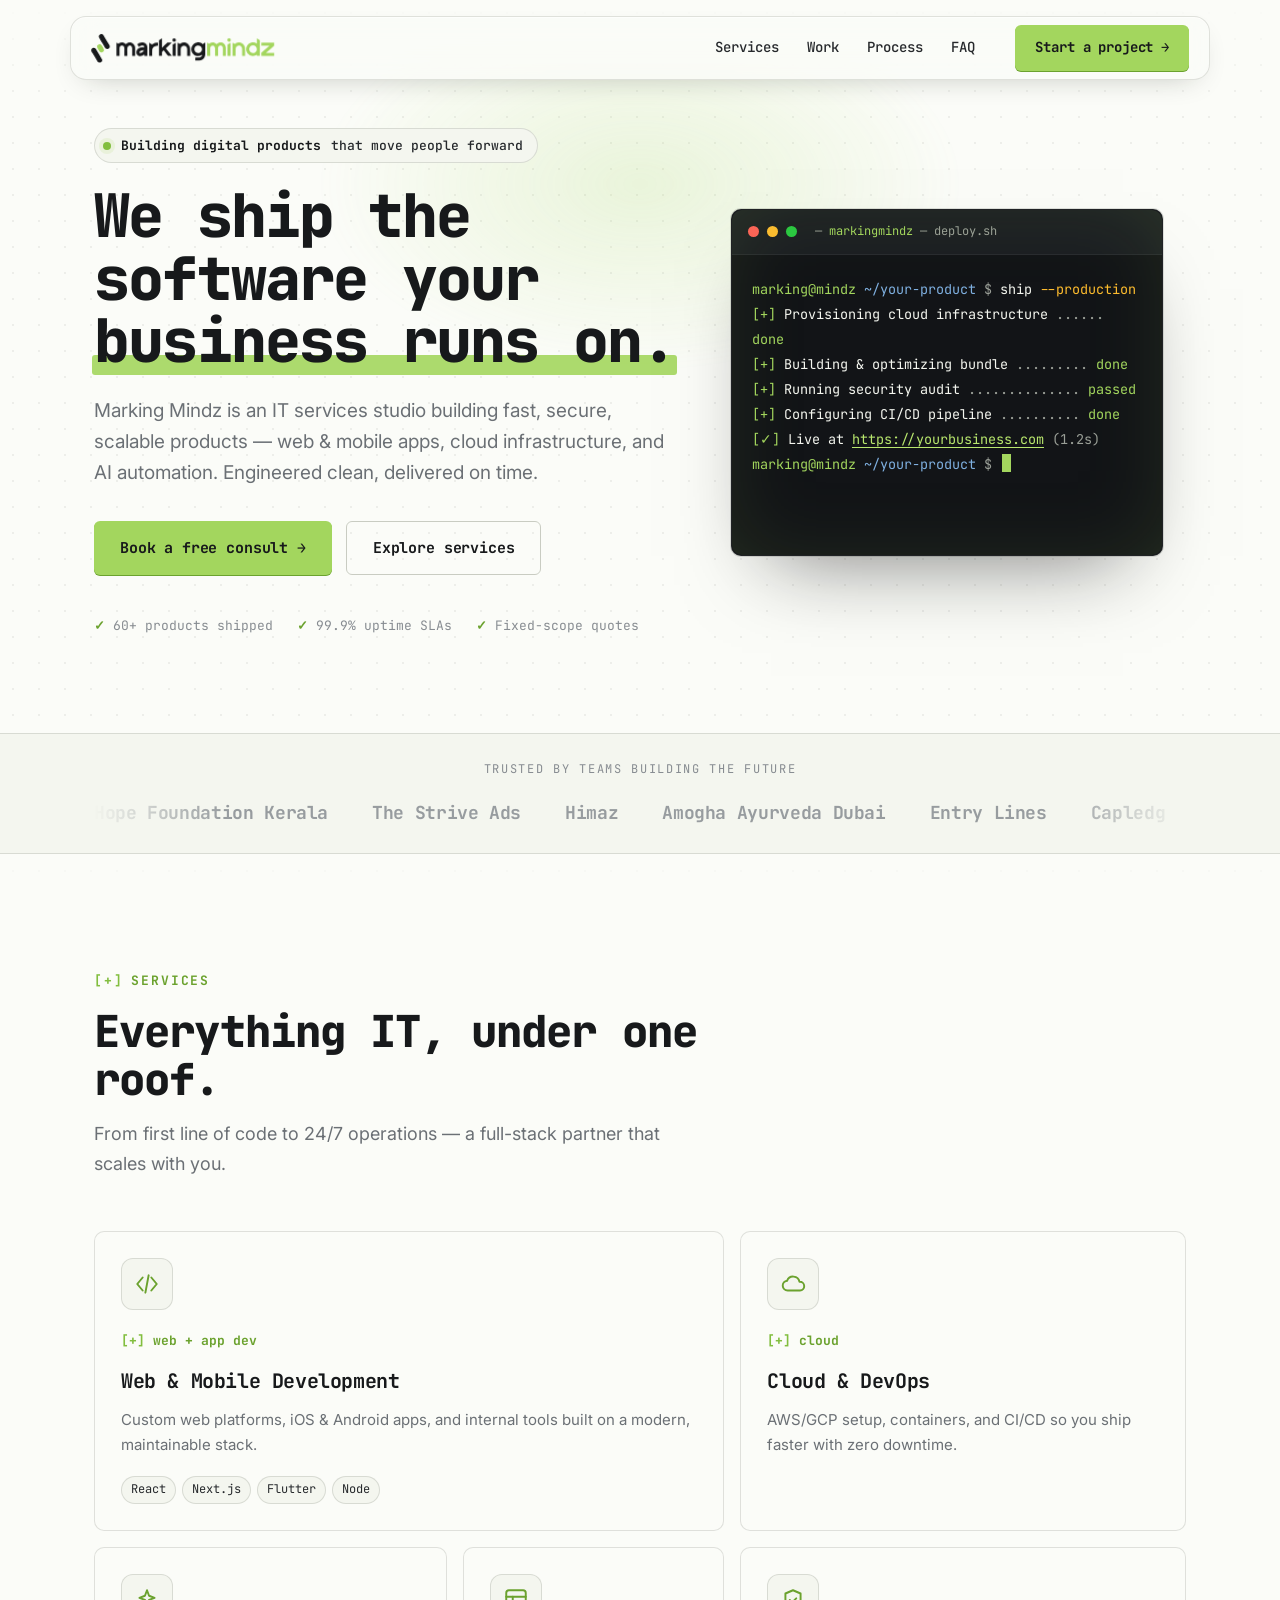
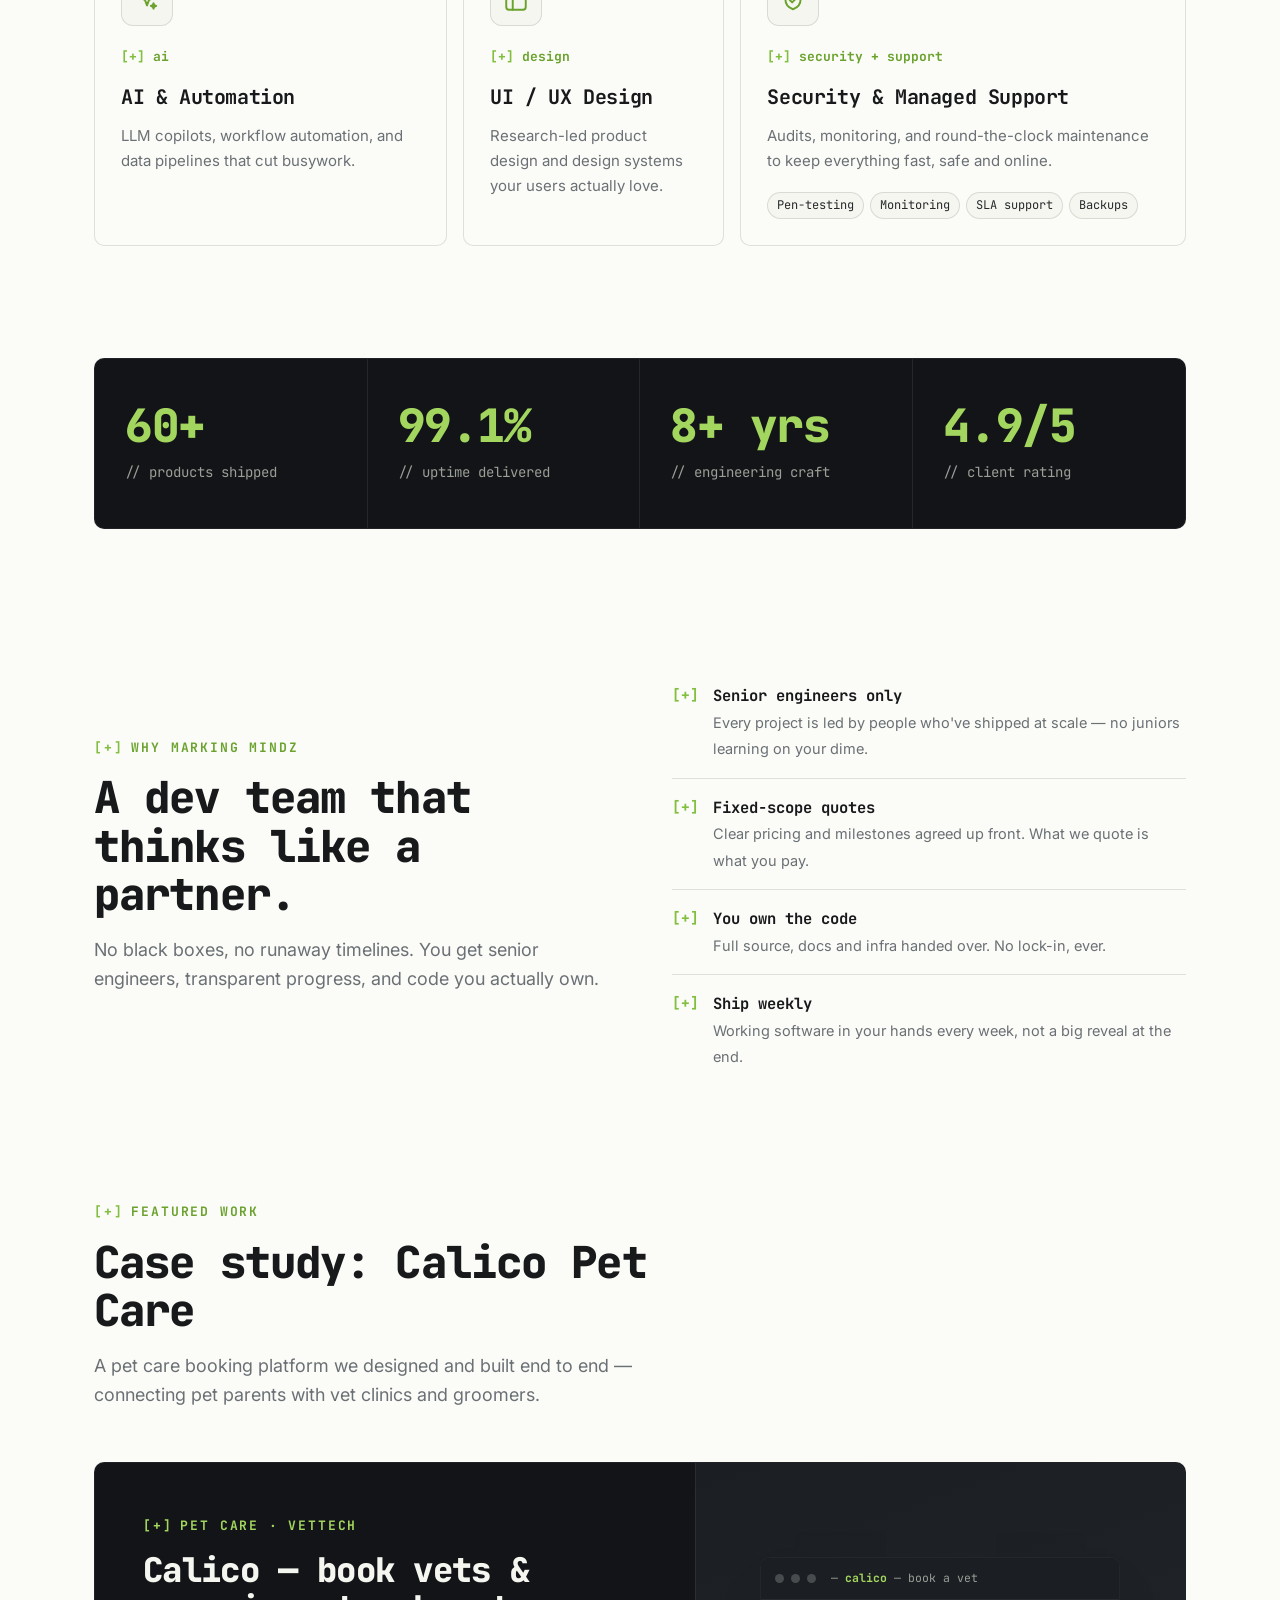
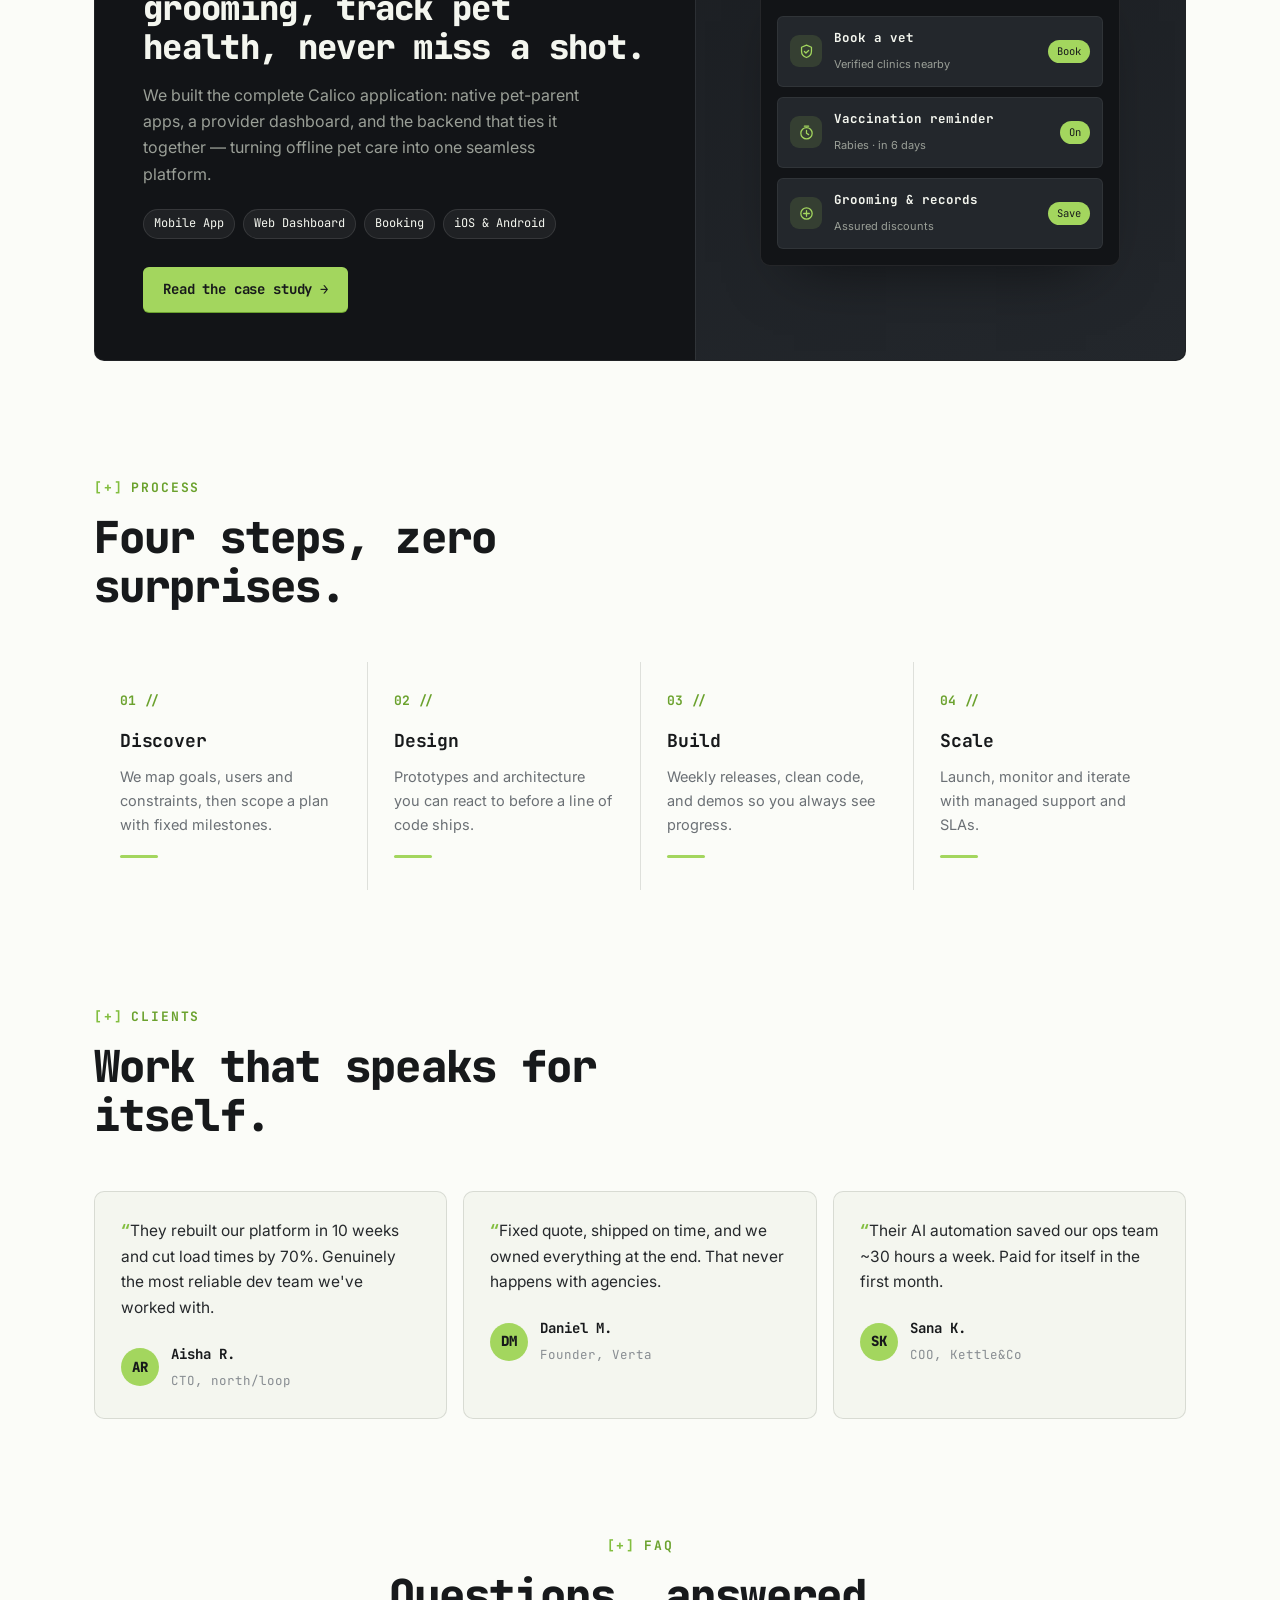
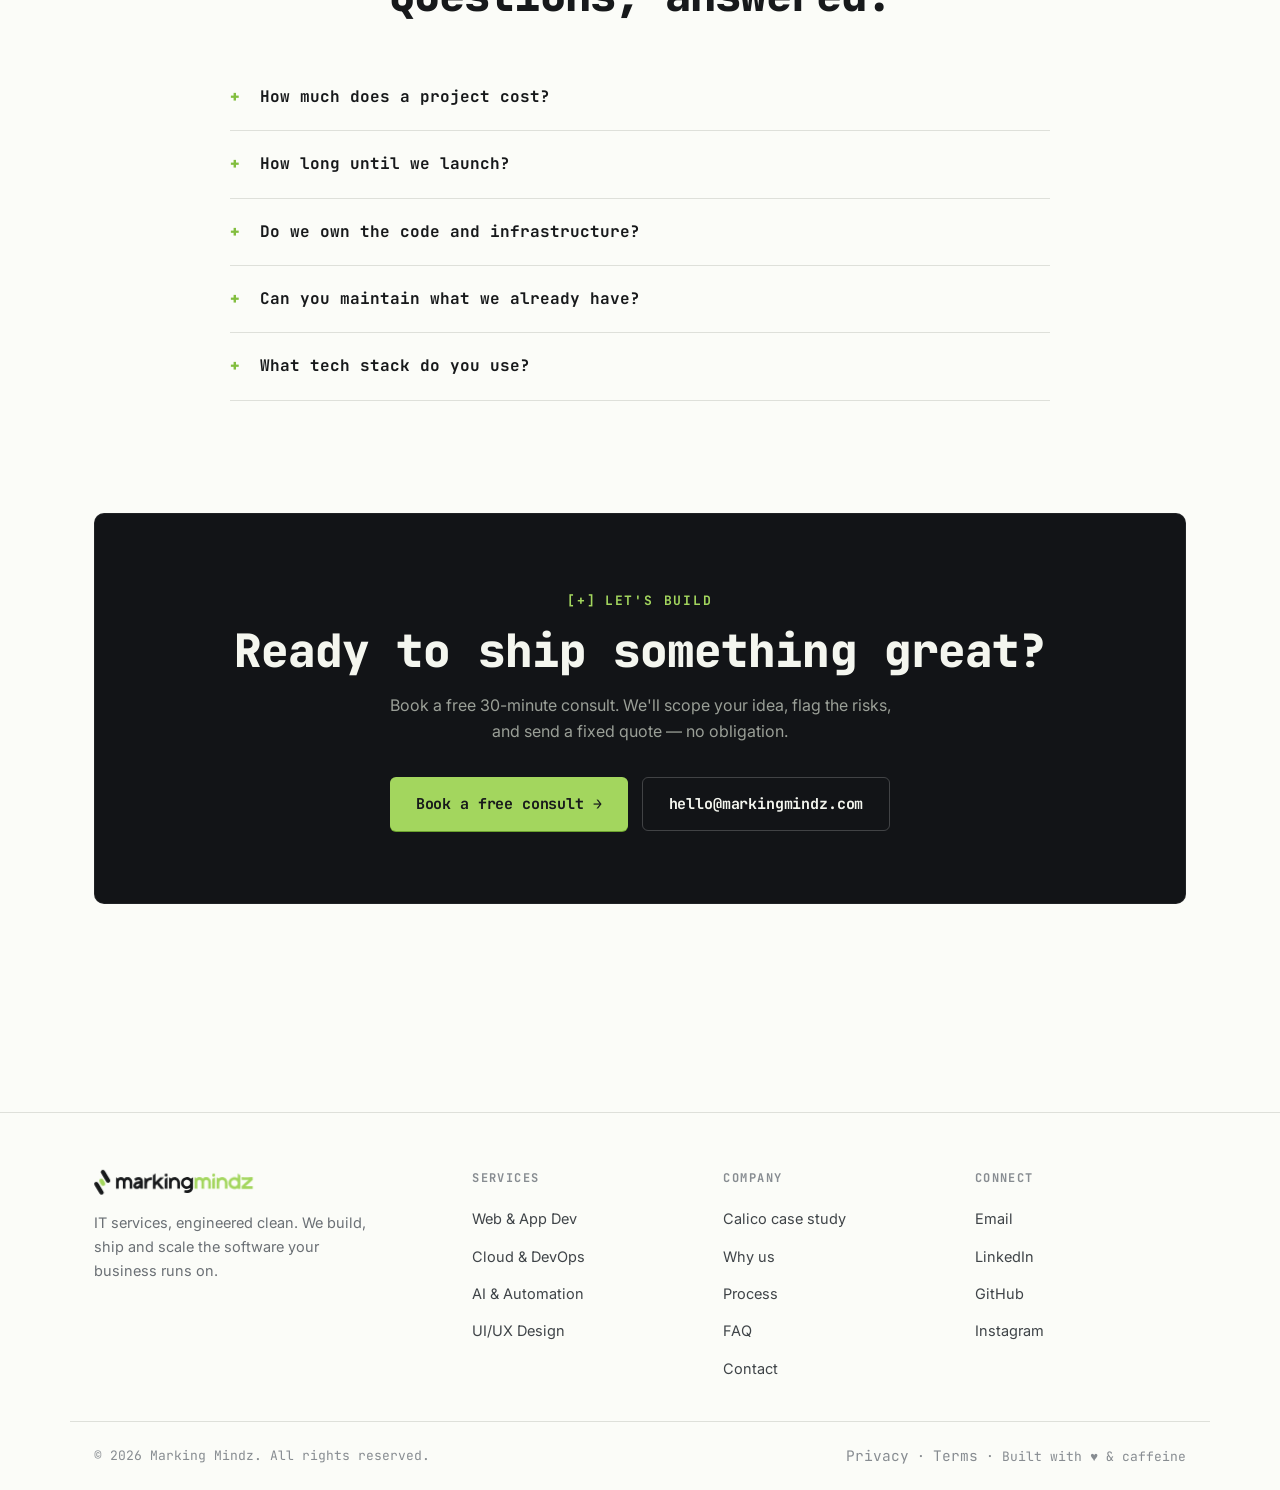
==== commit b7903382: "file structure" ====
--- a/index.html
+++ b/index.html
@@ -10,645 +10,8 @@
 <link rel="preconnect" href="https://fonts.gstatic.com" crossorigin />
 <link href="https://fonts.googleapis.com/css2?family=JetBrains+Mono:ital,wght@0,400;0,500;0,700;0,800&family=Inter:wght@400;500;600;700&display=swap" rel="stylesheet" />
 
-<style>
-/* ============================================================
-   MARKING MINDZ — Terminal-native landing page
-   Adapted from DESIGN.md (OpenCode monospace system)
-   Palette rebranded: Apple Blue -> Marking Mindz Lime Green
-   ============================================================ */
-
-/* ---------- Design tokens ---------- */
-:root{
-  /* Brand */
-  --green:        #A3D65E;   /* signature lime — the "catch" */
-  --green-bright: #B9E86E;
-  --green-deep:   #82BE3F;   /* hover */
-  --green-darker: #6BA22E;   /* active */
-  --green-tint:   rgba(163,214,94,.14);
-  --green-glow:   rgba(163,214,94,.35);
-
-  /* Ink ladder */
-  --ink:        #17191B;
-  --ink-deep:   #0C0D0E;
-  --charcoal:   #26292C;
-  --body:       #3F4448;
-  --mute:       #6B7075;
-  --stone:      #878C91;
-  --ash:        #A8ADB2;
-
-  /* Surfaces */
-  --canvas:              #FBFCF8;
-  --surface-soft:        #F4F6EF;
-  --surface-card:        #EDF0E6;
-  --surface-dark:        #121417;
-  --surface-dark-2:      #1B1E22;
-  --surface-dark-3:      #23272C;
-
-  /* Lines */
-  --hairline:        rgba(20,25,15,.12);
-  --hairline-strong: #C9CCC2;
-
-  /* On dark */
-  --on-dark:      #F4F6EF;
-  --on-dark-mute: #9A9F97;
-
-  /* Radii */
-  --r-sm: 6px;
-  --r-md: 10px;
-  --r-full: 9999px;
-
-  /* Spacing */
-  --sp-xs: 4px;  --sp-sm: 8px;  --sp-md: 12px; --sp-lg: 16px;
-  --sp-xl: 24px; --sp-2xl: 32px; --sp-3xl: 48px; --sp-section: 112px;
-
-  --maxw: 1140px;
-
-  --ease: cubic-bezier(.2,.7,.2,1);
-}
-
-/* ---------- Reset ---------- */
-*,*::before,*::after{ box-sizing:border-box; margin:0; padding:0; }
-html{ scroll-behavior:smooth; -webkit-text-size-adjust:100%; overflow-x:hidden; max-width:100%; }
-body{
-  background:var(--canvas);
-  color:var(--body);
-  font-family:'Inter',ui-sans-serif,system-ui,sans-serif;
-  font-size:16px;
-  line-height:1.65;
-  -webkit-font-smoothing:antialiased;
-  text-rendering:optimizeLegibility;
-  overflow-x:hidden;
-}
-.mono{ font-family:'JetBrains Mono',ui-monospace,SFMono-Regular,Menlo,Consolas,monospace; }
-img,svg{ display:block; }
-a{ color:inherit; text-decoration:none; }
-button{ font:inherit; cursor:pointer; border:none; background:none; color:inherit; }
-::selection{ background:var(--green); color:var(--ink); }
-
-/* subtle dotted texture on the canvas */
-body::before{
-  content:""; position:fixed; inset:0; z-index:-1; pointer-events:none;
-  background-image:radial-gradient(var(--hairline) 1px, transparent 1px);
-  background-size:26px 26px;
-  opacity:.5;
-  mask-image:linear-gradient(to bottom, transparent, #000 12%, #000 88%, transparent);
-}
-
-/* ---------- Layout helpers ---------- */
-.wrap{ width:100%; max-width:var(--maxw); margin-inline:auto; padding-inline:24px; }
-.section{ padding-block:var(--sp-section); }
-.eyebrow{
-  font-family:'JetBrains Mono',monospace; font-size:13px; font-weight:700;
-  letter-spacing:.14em; text-transform:uppercase; color:var(--green-darker);
-  display:inline-flex; align-items:center; gap:8px;
-}
-.eyebrow::before{ content:"[+]"; color:var(--green-deep); }
-.h2{
-  font-family:'JetBrains Mono',monospace; color:var(--ink);
-  font-size:clamp(28px,4.4vw,44px); font-weight:800; line-height:1.1;
-  letter-spacing:-.02em; margin-top:14px;
-}
-.lede{ color:var(--mute); font-size:clamp(16px,1.6vw,18px); max-width:56ch; margin-top:16px; }
-.rule{ height:1px; background:var(--hairline); border:0; }
-
-/* ============================================================
-   NAV
-   ============================================================ */
-.nav{
-  position:sticky; top:16px; z-index:60;
-  padding-inline:16px;            /* keeps the pill off the screen edges */
-  background:transparent;
-  pointer-events:none;            /* transparent gutter doesn't block clicks */
-}
-.nav__inner{
-  display:flex; align-items:center; gap:20px; height:64px;
-  padding-inline:20px;
-  pointer-events:auto;
-  background:color-mix(in srgb, var(--canvas) 80%, transparent);
-  backdrop-filter:saturate(140%) blur(14px);
-  border:1px solid var(--hairline);
-  border-radius:16px;
-  box-shadow:0 10px 30px -16px rgba(20,25,15,.30), 0 1px 0 rgba(255,255,255,.45) inset;
-}
-.brand{ display:flex; align-items:center; }
-.nav__links{ display:flex; align-items:center; gap:4px; margin-left:auto; }
-.nav__link{
-  font-family:'JetBrains Mono',monospace; font-size:14px; font-weight:500;
-  color:var(--charcoal); padding:8px 12px; border-radius:var(--r-sm);
-  transition:color .18s var(--ease), background .18s var(--ease);
-}
-.nav__link:hover{ color:var(--ink); background:var(--surface-soft); }
-.nav__cta{ margin-left:8px; }
-.nav__burger{
-  display:none; margin-left:auto; width:44px; height:44px; border-radius:var(--r-sm);
-  align-items:center; justify-content:center; color:var(--ink);
-}
-.nav__burger svg{ width:24px; height:24px; }
-
-/* buttons */
-.btn{
-  --bg:var(--ink); --fg:var(--canvas);
-  font-family:'JetBrains Mono',monospace; font-weight:700; font-size:14px;
-  letter-spacing:-.01em;
-  display:inline-flex; align-items:center; justify-content:center; gap:8px;
-  padding:11px 20px; border-radius:var(--r-sm);
-  background:var(--bg); color:var(--fg);
-  transition:transform .18s var(--ease), background .18s var(--ease), box-shadow .18s var(--ease);
-  white-space:nowrap;
-}
-.btn:hover{ transform:translateY(-2px); }
-.btn:active{ transform:translateY(0); }
-.btn--primary{ --bg:var(--green); --fg:var(--ink); box-shadow:0 1px 0 var(--green-darker); }
-.btn--primary:hover{ --bg:var(--green-bright); box-shadow:0 8px 24px -8px var(--green-glow); }
-.btn--dark:hover{ --bg:var(--ink-deep); }
-.btn--ghost{
-  --bg:transparent; --fg:var(--ink);
-  border:1px solid var(--hairline-strong);
-}
-.btn--ghost:hover{ background:var(--surface-soft); }
-.btn--lg{ padding:14px 26px; font-size:15px; }
-
-/* ============================================================
-   HERO
-   ============================================================ */
-.hero{ position:relative; padding-top:64px; padding-bottom:96px; overflow:hidden; }
-.hero__glow{
-  position:absolute; top:-140px; left:50%; transform:translateX(-50%);
-  width:900px; height:520px; z-index:-1; pointer-events:none;
-  background:radial-gradient(closest-side, var(--green-glow), transparent 72%);
-  opacity:.55; filter:blur(6px);
-}
-.hero__grid{
-  display:grid; grid-template-columns:1.05fr .95fr; gap:56px; align-items:center;
-}
-.badge{
-  display:inline-flex; align-items:center; gap:10px; flex-wrap:wrap; max-width:100%;
-  font-family:'JetBrains Mono',monospace; font-size:13px; font-weight:500;
-  color:var(--charcoal); background:var(--surface-soft);
-  border:1px solid var(--hairline); border-radius:var(--r-full);
-  padding:6px 14px 6px 8px;
-}
-.badge .dot{ width:8px; height:8px; flex:none; border-radius:50%; background:var(--green-deep);
-  box-shadow:0 0 0 4px var(--green-tint); animation:pulse 2.4s var(--ease) infinite; }
-.badge b{ color:var(--ink); font-weight:700; }
-@keyframes pulse{ 0%,100%{opacity:1} 50%{opacity:.45} }
-
-.hero h1{
-  font-family:'JetBrains Mono',monospace; color:var(--ink);
-  font-size:clamp(34px,5.4vw,60px); font-weight:800; line-height:1.04;
-  letter-spacing:-.03em; margin-top:22px;
-}
-.hero h1 .hl{ position:relative; color:var(--ink); white-space:nowrap; }
-.hero h1 .hl::after{
-  content:""; position:absolute; left:-2px; right:-2px; bottom:.08em; height:.34em;
-  background:var(--green); z-index:-1; border-radius:3px; opacity:.9;
-}
-.hero p.sub{ color:var(--mute); font-size:clamp(16px,1.7vw,19px); margin-top:22px; max-width:52ch; }
-.hero__cta{ display:flex; flex-wrap:wrap; gap:14px; margin-top:32px; }
-.hero__trust{
-  margin-top:40px; display:flex; flex-wrap:wrap; align-items:center; gap:10px 24px;
-  font-family:'JetBrains Mono',monospace; font-size:13px; color:var(--stone);
-}
-.hero__trust .tick{ color:var(--green-darker); font-weight:700; }
-.hero__trust span{ display:inline-flex; align-items:center; gap:8px; }
-
-/* ---------- Terminal mockup ---------- */
-.term{
-  background:var(--surface-dark); border-radius:var(--r-md); overflow:hidden;
-  border:1px solid rgba(255,255,255,.06);
-  box-shadow:0 40px 80px -40px rgba(12,13,14,.55), 0 0 0 1px var(--hairline);
-  position:relative;
-}
-.term::after{
-  content:""; position:absolute; inset:0; pointer-events:none; border-radius:var(--r-md);
-  box-shadow:inset 0 0 120px -60px var(--green-glow);
-}
-.term__bar{
-  display:flex; align-items:center; gap:8px; padding:12px 16px;
-  background:var(--surface-dark-2); border-bottom:1px solid rgba(255,255,255,.06);
-}
-.term__dot{ width:11px; height:11px; border-radius:50%; }
-.term__dot.r{ background:#ff5f57 } .term__dot.y{ background:#febc2e } .term__dot.g{ background:#28c840 }
-.term__title{
-  margin-left:10px; font-family:'JetBrains Mono',monospace; font-size:12px; color:var(--on-dark-mute);
-}
-.term__title .accent{ color:var(--green); }
-.term__body{
-  font-family:'JetBrains Mono',monospace; font-size:13.5px; line-height:1.85;
-  padding:22px 20px 26px; color:var(--on-dark); min-height:300px;
-}
-.term__line{ white-space:pre-wrap; overflow-wrap:anywhere; word-break:break-word; }
-.term__body .prompt{ color:var(--green); }
-.term__body .path{ color:#7fb0e0; }
-.term__body .cmd{ color:var(--on-dark); }
-.term__body .flag{ color:#febc2e; }
-.term__body .ok{ color:var(--green); }
-.term__body .dim{ color:var(--on-dark-mute); }
-.term__body .url{ color:var(--green-bright); text-decoration:underline; text-underline-offset:3px; }
-.term__caret{
-  display:inline-block; width:9px; height:18px; background:var(--green);
-  vertical-align:-3px; margin-left:2px; animation:blink 1.05s step-end infinite;
-}
-@keyframes blink{ 50%{ opacity:0 } }
-.reveal-line{ opacity:0; transform:translateY(4px); }
-.term.play .reveal-line{ animation:lineIn .35s var(--ease) forwards; }
-.term.play .reveal-line:nth-child(1){ animation-delay:.15s }
-.term.play .reveal-line:nth-child(2){ animation-delay:.55s }
-.term.play .reveal-line:nth-child(3){ animation-delay:1.0s }
-.term.play .reveal-line:nth-child(4){ animation-delay:1.5s }
-.term.play .reveal-line:nth-child(5){ animation-delay:2.0s }
-.term.play .reveal-line:nth-child(6){ animation-delay:2.45s }
-.term.play .reveal-line:nth-child(7){ animation-delay:2.9s }
-@keyframes lineIn{ to{ opacity:1; transform:none } }
-
-/* ---------- Logo strip ---------- */
-.strip{ border-block:1px solid var(--hairline); background:var(--surface-soft); }
-.strip__inner{ padding-block:26px; }
-.strip__label{
-  font-family:'JetBrains Mono',monospace; font-size:12px; letter-spacing:.14em;
-  text-transform:uppercase; color:var(--stone); text-align:center; margin-bottom:18px;
-}
-.strip__row{
-  display:flex; flex-wrap:wrap; gap:18px 44px; align-items:center; justify-content:center;
-}
-.strip__row span{
-  font-family:'JetBrains Mono',monospace; font-weight:700; font-size:18px;
-  color:var(--stone); letter-spacing:-.02em; opacity:.85;
-}
-
-/* ============================================================
-   SERVICES (bento)
-   ============================================================ */
-.sec-head{ max-width:640px; }
-.bento{ margin-top:52px; display:grid; grid-template-columns:1fr; gap:16px; }
-.card{
-  display:flex; flex-direction:column; height:100%; background:var(--canvas);
-  border:1px solid var(--hairline); border-radius:var(--r-md);
-  padding:26px; position:relative; overflow:hidden;
-  transition:transform .2s var(--ease), border-color .2s var(--ease), box-shadow .2s var(--ease);
-}
-.card:hover{ transform:translateY(-4px); border-color:var(--green-deep);
-  box-shadow:0 22px 40px -28px rgba(20,25,15,.35); }
-.card__key{
-  font-family:'JetBrains Mono',monospace; font-size:13px; font-weight:700;
-  color:var(--green-darker); display:flex; align-items:center; gap:8px;
-}
-.card__key::before{ content:"[+]"; color:var(--green-deep); }
-.card h3{
-  font-family:'JetBrains Mono',monospace; color:var(--ink); font-size:20px;
-  font-weight:700; letter-spacing:-.02em; margin-top:14px;
-}
-.card p{ margin-top:10px; font-size:15px; color:var(--mute); }
-.card__tags{ display:flex; flex-wrap:wrap; gap:6px; margin-top:auto; padding-top:18px; }
-.tag{
-  font-family:'JetBrains Mono',monospace; font-size:12px; color:var(--charcoal);
-  background:var(--surface-soft); border:1px solid var(--hairline);
-  padding:3px 9px; border-radius:var(--r-full);
-}
-.card__icon{
-  width:52px; height:52px; border-radius:12px; flex:none;
-  display:grid; place-items:center; margin-bottom:20px;
-  background:var(--surface-soft); border:1px solid var(--hairline);
-  color:var(--green-darker);
-  transition:background .2s var(--ease), color .2s var(--ease), transform .25s var(--ease);
-}
-.card__icon svg{ width:26px; height:26px; fill:none; stroke:currentColor; stroke-width:1.8; stroke-linecap:round; stroke-linejoin:round; }
-.card:hover .card__icon{ background:var(--green); color:var(--ink); transform:translateY(-2px) rotate(-3deg); }
-.card > *{ position:relative; z-index:1; }
-
-/* bento: mobile 1-col → tablet 2-col → desktop 12-col two-row layout (uneven, equal height) */
-@media (min-width:641px){
-  .bento{ grid-template-columns:repeat(2,1fr); }
-  .bento > :nth-child(1){ grid-column:span 2; }
-}
-@media (min-width:1001px){
-  .bento{ grid-template-columns:repeat(12,1fr); grid-auto-rows:1fr; }
-  .bento > :nth-child(1){ grid-column:span 7; }
-  .bento > :nth-child(2){ grid-column:span 5; }
-  .bento > :nth-child(3){ grid-column:span 4; }
-  .bento > :nth-child(4){ grid-column:span 3; }
-  .bento > :nth-child(5){ grid-column:span 5; }
-}
-
-/* ============================================================
-   STATS
-   ============================================================ */
-.stats{ background:var(--surface-dark); color:var(--on-dark); border-radius:var(--r-md); overflow:hidden;
-  border:1px solid rgba(255,255,255,.06); }
-.stats__grid{ display:grid; grid-template-columns:repeat(4,1fr); }
-.stat{ padding:44px 30px; border-right:1px solid rgba(255,255,255,.08); }
-.stat:last-child{ border-right:0; }
-.stat .num{
-  font-family:'JetBrains Mono',monospace; font-size:clamp(34px,4vw,46px); font-weight:800;
-  color:var(--green); letter-spacing:-.03em; line-height:1;
-}
-.stat .lbl{ margin-top:12px; font-size:14px; color:var(--on-dark-mute);
-  font-family:'JetBrains Mono',monospace; }
-
-/* ============================================================
-   PROCESS
-   ============================================================ */
-.steps{ margin-top:52px; display:grid; grid-template-columns:repeat(4,1fr); gap:0; }
-.step{ padding:28px 26px 32px; border-left:1px solid var(--hairline); position:relative; }
-.step:first-child{ border-left:0; }
-.step__no{
-  font-family:'JetBrains Mono',monospace; font-size:13px; font-weight:700; color:var(--green-darker);
-}
-.step h3{ font-family:'JetBrains Mono',monospace; color:var(--ink); font-size:18px; font-weight:700;
-  margin-top:14px; letter-spacing:-.01em; }
-.step p{ margin-top:10px; font-size:14.5px; color:var(--mute); }
-.step__bar{ height:3px; width:38px; background:var(--green); border-radius:3px; margin-top:18px; }
-
-/* ============================================================
-   FEATURES / list rows
-   ============================================================ */
-.split{ display:grid; grid-template-columns:1fr 1fr; gap:64px; align-items:center; }
-.list-rows{ margin-top:26px; }
-.list-row{
-  display:flex; gap:14px; padding:16px 0; border-bottom:1px solid var(--hairline);
-}
-.list-row:last-child{ border-bottom:0; }
-.list-row .mk{ font-family:'JetBrains Mono',monospace; color:var(--green-deep); font-weight:700; flex:none; }
-.list-row b{ font-family:'JetBrains Mono',monospace; color:var(--ink); font-weight:700; display:block; font-size:15.5px; }
-.list-row span{ color:var(--mute); font-size:14.5px; }
-
-/* ============================================================
-   TESTIMONIALS
-   ============================================================ */
-.quotes{ margin-top:52px; display:grid; grid-template-columns:repeat(3,1fr); gap:16px; }
-.quote{
-  background:var(--surface-soft); border:1px solid var(--hairline); border-radius:var(--r-md);
-  padding:26px; display:flex; flex-direction:column;
-}
-.quote p{ color:var(--charcoal); font-size:15.5px; }
-.quote p::before{ content:"“"; color:var(--green-deep); font-weight:700; font-family:'JetBrains Mono',monospace; }
-.quote__who{ display:flex; align-items:center; gap:12px; margin-top:22px; }
-.avatar{
-  width:38px; height:38px; border-radius:var(--r-full); flex:none;
-  background:var(--green); color:var(--ink);
-  font-family:'JetBrains Mono',monospace; font-weight:800; font-size:14px;
-  display:flex; align-items:center; justify-content:center;
-}
-.quote__who b{ font-family:'JetBrains Mono',monospace; color:var(--ink); font-size:14px; display:block; }
-.quote__who small{ color:var(--stone); font-size:12.5px; font-family:'JetBrains Mono',monospace; }
-
-/* ============================================================
-   FAQ
-   ============================================================ */
-.faq{ margin-top:44px; max-width:820px; margin-inline:auto; }
-.faq__item{ border-bottom:1px solid var(--hairline); }
-.faq__q{
-  width:100%; display:flex; align-items:center; gap:14px; text-align:left;
-  padding:20px 0; font-family:'JetBrains Mono',monospace; font-weight:700;
-  color:var(--ink); font-size:16px;
-}
-.faq__q .sign{ color:var(--green-deep); font-weight:800; width:16px; flex:none; transition:transform .2s var(--ease); }
-.faq__item.open .faq__q .sign{ transform:rotate(45deg); }
-.faq__a{ overflow:hidden; max-height:0; transition:max-height .28s var(--ease); }
-.faq__a p{ padding-bottom:20px; color:var(--mute); font-size:15px; padding-left:30px; }
-
-/* ============================================================
-   CTA BAND
-   ============================================================ */
-.cta{
-  background:var(--surface-dark); color:var(--on-dark); border-radius:var(--r-md);
-  padding:clamp(40px,6vw,72px); text-align:center; position:relative; overflow:hidden;
-  border:1px solid rgba(255,255,255,.06);
-}
-.cta::before{
-  content:""; position:absolute; inset:0; z-index:0;
-  background:radial-gradient(closest-side at 50% 0%, var(--green-glow), transparent 70%);
-  opacity:.5;
-}
-.cta > *{ position:relative; z-index:1; }
-.cta .eyebrow{ color:var(--green); }
-.cta .eyebrow::before{ color:var(--green); }
-.cta h2{ font-family:'JetBrains Mono',monospace; color:var(--on-dark); font-weight:800;
-  font-size:clamp(28px,4.6vw,46px); letter-spacing:-.02em; margin-top:14px; line-height:1.08; }
-.cta p{ color:var(--on-dark-mute); max-width:52ch; margin:16px auto 0; }
-.cta__row{ display:flex; gap:14px; justify-content:center; flex-wrap:wrap; margin-top:32px; }
-
-/* ============================================================
-   FOOTER
-   ============================================================ */
-.footer{ border-top:1px solid var(--hairline); margin-top:96px; }
-.footer__grid{
-  padding-block:56px 40px; display:grid; grid-template-columns:1.6fr 1fr 1fr 1fr; gap:40px;
-}
-.footer__brand p{ color:var(--mute); font-size:14.5px; margin-top:16px; max-width:32ch; }
-.footer h4{ font-family:'JetBrains Mono',monospace; font-size:12px; letter-spacing:.12em;
-  text-transform:uppercase; color:var(--stone); margin-bottom:16px; }
-.footer ul{ list-style:none; display:flex; flex-direction:column; gap:11px; }
-.footer a{ color:var(--body); font-size:14.5px; transition:color .16s var(--ease); }
-.footer a:hover{ color:var(--green-darker); }
-.footer__bottom{
-  border-top:1px solid var(--hairline); padding-block:22px;
-  display:flex; justify-content:space-between; align-items:center; gap:16px; flex-wrap:wrap;
-  font-family:'JetBrains Mono',monospace; font-size:13px; color:var(--stone);
-}
-.footer__bottom a{ color:var(--stone); } .footer__bottom a:hover{ color:var(--ink); }
-
-/* ============================================================
-   MOBILE DRAWER
-   ============================================================ */
-.drawer{
-  position:fixed; inset:0; z-index:80; background:var(--canvas);
-  transform:translateY(-100%); transition:transform .32s var(--ease);
-  display:flex; flex-direction:column; padding:20px 24px;
-}
-.drawer.open{ transform:none; }
-.drawer__top{ display:flex; align-items:center; justify-content:space-between; height:66px; }
-.drawer__close{ width:44px; height:44px; display:flex; align-items:center; justify-content:center; }
-.drawer__close svg{ width:26px; height:26px; }
-.drawer a:not(.brand):not(.btn){
-  font-family:'JetBrains Mono',monospace; font-weight:700; font-size:26px; color:var(--ink);
-  padding:16px 0; border-bottom:1px solid var(--hairline); display:flex; align-items:center; gap:12px;
-}
-.drawer a:not(.brand):not(.btn)::before{ content:"[+]"; color:var(--green-deep); font-size:16px; }
-.drawer .btn{ margin-top:24px; justify-content:center; }
-
-/* ============================================================
-   SCROLL REVEAL
-   ============================================================ */
-.r-up{ opacity:0; transform:translateY(22px); transition:opacity .7s var(--ease), transform .7s var(--ease); }
-.r-up.in{ opacity:1; transform:none; }
-/* stagger children of a revealed group */
-.stagger > *{ opacity:0; }
-.stagger.in > *{ animation:fadeUp .6s var(--ease) both; }
-.stagger.in > *:nth-child(1){ animation-delay:.00s }
-.stagger.in > *:nth-child(2){ animation-delay:.08s }
-.stagger.in > *:nth-child(3){ animation-delay:.16s }
-.stagger.in > *:nth-child(4){ animation-delay:.24s }
-.stagger.in > *:nth-child(5){ animation-delay:.32s }
-.stagger.in > *:nth-child(6){ animation-delay:.40s }
-@keyframes fadeUp{ from{ opacity:0; transform:translateY(24px) } to{ opacity:1; transform:none } }
-
-/* ============================================================
-   ANIMATIONS
-   ============================================================ */
-
-/* --- scroll progress bar --- */
-.progress{
-  position:fixed; top:0; left:0; height:3px; width:0%; z-index:100;
-  background:linear-gradient(90deg, var(--green-deep), var(--green-bright));
-  box-shadow:0 0 12px var(--green-glow); transition:width .08s linear;
-}
-
-/* --- nav condense on scroll --- */
-.nav__inner{ transition:height .3s var(--ease), box-shadow .3s var(--ease), background .3s var(--ease); }
-.nav.scrolled .nav__inner{
-  height:56px;
-  background:color-mix(in srgb, var(--canvas) 92%, transparent);
-  box-shadow:0 14px 34px -16px rgba(20,25,15,.42), 0 1px 0 rgba(255,255,255,.55) inset;
-}
-
-/* --- hero staggered entrance --- */
-.hero .badge,
-.hero h1,
-.hero p.sub,
-.hero__cta,
-.hero__trust{ opacity:0; animation:heroIn .8s var(--ease) forwards; }
-.hero .badge{ animation-delay:.05s }
-.hero h1{ animation-delay:.16s }
-.hero p.sub{ animation-delay:.30s }
-.hero__cta{ animation-delay:.42s }
-.hero__trust{ animation-delay:.54s }
-.hero .term-wrap{ opacity:0; animation:termIn 1s var(--ease) .35s forwards; }
-@keyframes heroIn{ from{ opacity:0; transform:translateY(26px) } to{ opacity:1; transform:none } }
-@keyframes termIn{ from{ opacity:0; transform:translateY(30px) scale(.97) } to{ opacity:1; transform:none } }
-
-/* --- animated highlight underline swipe --- */
-.hero h1 .hl::after{ transform:scaleX(0); transform-origin:left; animation:swipe .7s var(--ease) 1.0s forwards; }
-@keyframes swipe{ to{ transform:scaleX(1) } }
-
-/* --- floating aurora glow drift --- */
-.hero__glow{ animation:drift 12s ease-in-out infinite alternate; }
-@keyframes drift{
-  0%{ transform:translateX(-50%) translateY(0) scale(1); opacity:.5 }
-  100%{ transform:translateX(-46%) translateY(24px) scale(1.08); opacity:.62 }
-}
-
-/* --- logo (full wordmark via <symbol>/<use>) --- */
-.logo{ display:block; height:30px; width:auto; overflow:visible; }
-.footer .logo{ height:26px; }
-.drawer .logo{ height:24px; }
-.brand{ --logo-ink:var(--ink); --logo-accent:var(--green); --mh:0; }
-.brand:hover{ --logo-accent:var(--green-bright); --mh:1; }
-#mm-logo .p-ink{ fill:var(--logo-ink); transition:fill .25s var(--ease); }
-#mm-logo .p-accent{ fill:var(--logo-accent); transition:fill .25s var(--ease); }
-/* entrance: every element fades + tiny rise, staggered */
-#mm-logo path{ opacity:0; animation:logoIn .5s var(--ease) both; }
-#mm-logo path:nth-child(1){ animation-delay:.00s }
-#mm-logo path:nth-child(2){ animation-delay:.035s }
-#mm-logo path:nth-child(3){ animation-delay:.07s }
-#mm-logo path:nth-child(4){ animation-delay:.105s }
-#mm-logo path:nth-child(5){ animation-delay:.14s }
-#mm-logo path:nth-child(6){ animation-delay:.175s }
-#mm-logo path:nth-child(7){ animation-delay:.21s }
-#mm-logo path:nth-child(8){ animation-delay:.245s }
-#mm-logo path:nth-child(9){ animation-delay:.28s }
-#mm-logo path:nth-child(10){ animation-delay:.315s }
-#mm-logo path:nth-child(11){ animation-delay:.35s }
-#mm-logo path:nth-child(12){ animation-delay:.385s }
-#mm-logo path:nth-child(13){ animation-delay:.42s }
-#mm-logo path:nth-child(14){ animation-delay:.455s }
-#mm-logo path:nth-child(15){ animation-delay:.49s }
-#mm-logo path:nth-child(16){ animation-delay:.525s }
-#mm-logo path:nth-child(17){ animation-delay:.56s }
-/* the three icon bars get a distinct scale-pop (rule after nth-child to win) */
-/* `backwards` fill (not `both`) so `transform` is free for the hover movement */
-#mm-logo path.mm-mark{
-  transform-box:fill-box; transform-origin:center; opacity:1;
-  animation:logoPop .6s var(--ease) backwards;
-  transition:transform .45s cubic-bezier(.34,1.56,.64,1);
-}
-/* hover movement — the bars fan apart and the green one pops (driven by inherited --mh) */
-#mm-logo path.mm-mark:nth-child(10){ animation-delay:.00s; transform:translateY(calc(var(--mh) * -3.5px)) translateX(calc(var(--mh) * 2px)) rotate(calc(var(--mh) * 8deg)); }
-#mm-logo path.mm-mark:nth-child(11){ animation-delay:.07s; transform:translateY(calc(var(--mh) * 3.5px)) translateX(calc(var(--mh) * -2px)) rotate(calc(var(--mh) * 8deg)); }
-#mm-logo path.mm-mark:nth-child(13){ animation-delay:.14s; transform:translateY(calc(var(--mh) * -1px)) scale(calc(1 + var(--mh) * 0.18)) rotate(calc(var(--mh) * -10deg)); }
-@keyframes logoIn{ from{ opacity:0; transform:translateY(6px) } to{ opacity:1; transform:none } }
-@keyframes logoPop{ 0%{ opacity:0; transform:scale(.5) } 55%{ opacity:1; transform:scale(1.12) } 100%{ opacity:1; transform:scale(1) } }
-
-/* --- button shine sweep --- */
-.btn{ position:relative; overflow:hidden; }
-.btn::after{
-  content:""; position:absolute; top:0; left:-140%; width:60%; height:100%;
-  background:linear-gradient(120deg, transparent, rgba(255,255,255,.55), transparent);
-  transform:skewX(-20deg); pointer-events:none;
-}
-.btn:hover::after{ animation:shine .7s var(--ease); }
-.btn--ghost::after{ background:linear-gradient(120deg, transparent, var(--green-tint), transparent); }
-@keyframes shine{ to{ left:150% } }
-
-/* --- infinite marquee logo strip --- */
-.marquee{ overflow:hidden; -webkit-mask-image:linear-gradient(90deg, transparent, #000 12%, #000 88%, transparent); mask-image:linear-gradient(90deg, transparent, #000 12%, #000 88%, transparent); }
-.marquee__track{ display:flex; width:max-content; gap:44px; animation:scrollX 26s linear infinite; }
-.marquee:hover .marquee__track{ animation-play-state:paused; }
-@keyframes scrollX{ to{ transform:translateX(-50%) } }
-
-/* --- card cursor spotlight --- */
-.card{ --mx:50%; --my:50%; }
-.card::before{
-  content:""; position:absolute; inset:0; z-index:0; opacity:0; transition:opacity .3s var(--ease);
-  background:radial-gradient(240px circle at var(--mx) var(--my), var(--green-tint), transparent 60%);
-}
-.card:hover::before{ opacity:1; }
-
-/* --- process step bar grows on reveal --- */
-.step__bar{ width:0; transition:width .7s var(--ease) .2s; }
-.step.in .step__bar{ width:38px; }
-
-/* --- terminal 3D tilt --- */
-.term{ transform:perspective(1000px); transition:transform .25s var(--ease); will-change:transform; }
-
-/* ============================================================
-   RESPONSIVE
-   ============================================================ */
-@media (max-width:1000px){
-  .hero__grid{ grid-template-columns:1fr; gap:44px; }
-  .term{ max-width:560px; }
-  .split{ grid-template-columns:1fr; gap:36px; }
-  .quotes{ grid-template-columns:1fr; }
-  .steps{ grid-template-columns:1fr 1fr; }
-  .step{ border-left:0; border-top:1px solid var(--hairline); }
-  .stats__grid{ grid-template-columns:1fr 1fr; }
-  .stat:nth-child(2){ border-right:0; }
-  .stat{ border-bottom:1px solid rgba(255,255,255,.08); }
-}
-@media (max-width:820px){
-  .nav__links{ display:none; }
-  .nav__cta{ display:none; }
-  .nav__burger{ display:flex; }
-  .footer__grid{ grid-template-columns:1fr 1fr; gap:32px; }
-  .footer__brand{ grid-column:1 / -1; }
-}
-@media (max-width:560px){
-  :root{ --sp-section:76px; }
-  .wrap{ padding-inline:18px; }
-  .nav{ top:10px; padding-inline:12px; }
-  .nav__inner{ padding-inline:16px; border-radius:14px; }
-  .steps{ grid-template-columns:1fr; }
-  .stats__grid{ grid-template-columns:1fr; }
-  .stat{ border-right:0; }
-  .footer__grid{ grid-template-columns:1fr; }
-  .hero__cta{ flex-direction:column; align-items:stretch; }
-  .hero__cta .btn{ width:100%; flex:none; }
-  .term__body{ font-size:12px; padding:18px 16px 22px; min-height:0; }
-  .badge{ border-radius:14px; }
-}
-
-@media (prefers-reduced-motion:reduce){
-  *{ animation:none !important; transition:none !important; }
-  .r-up, .reveal-line, .stagger.in > *,
-  .hero .badge, .hero h1, .hero p.sub, .hero__cta, .hero__trust, .hero .term-wrap{
-    opacity:1 !important; transform:none !important;
-  }
-  .hero h1 .hl::after{ transform:scaleX(1); }
-  .step__bar{ width:38px; }
-  .progress{ display:none; }
-  #mm-logo path{ opacity:1 !important; transform:none !important; }
-}
-</style>
+<link rel="stylesheet" href="css/styles.css" />
+<script src="js/main.js" defer></script>
 </head>
 <body>
 
@@ -686,7 +49,7 @@
 
     <nav class="nav__links" aria-label="Primary">
       <a class="nav__link" href="#services">Services</a>
-      <a class="nav__link" href="#work">Why us</a>
+      <a class="nav__link" href="#featured-work">Work</a>
       <a class="nav__link" href="#process">Process</a>
       <a class="nav__link" href="#faq">FAQ</a>
     </nav>
@@ -709,7 +72,8 @@
     </button>
   </div>
   <a href="#services">Services</a>
-  <a href="#work">Why us</a>
+  <a href="#featured-work">Work</a>
+  <a href="calico-pet-care-case-study.html">Calico case study</a>
   <a href="#process">Process</a>
   <a href="#faq">FAQ</a>
   <a class="btn btn--primary" href="#contact" style="display:flex">Start a project →</a>
@@ -848,6 +212,54 @@
       <div class="list-row"><span class="mk">[+]</span><div><b>You own the code</b><span>Full source, docs and infra handed over. No lock-in, ever.</span></div></div>
       <div class="list-row"><span class="mk">[+]</span><div><b>Ship weekly</b><span>Working software in your hands every week, not a big reveal at the end.</span></div></div>
     </div>
+  </div>
+</section>
+
+<!-- ============ FEATURED WORK ============ -->
+<section class="section" id="featured-work" style="padding-top:0">
+  <div class="wrap">
+    <div class="sec-head r-up">
+      <span class="eyebrow">Featured work</span>
+      <h2 class="h2">Case study: Calico Pet Care</h2>
+      <p class="lede">A pet care booking platform we designed and built end to end — connecting pet parents with vet clinics and groomers.</p>
+    </div>
+
+    <a class="featured r-up" href="calico-pet-care-case-study.html" aria-label="Read the Calico Pet Care case study">
+      <div class="featured__text">
+        <span class="featured__eyebrow">Pet Care · VetTech</span>
+        <h3>Calico — book vets &amp; grooming, track pet health, never miss a shot.</h3>
+        <p>We built the complete Calico application: native pet-parent apps, a provider dashboard, and the backend that ties it together — turning offline pet care into one seamless platform.</p>
+        <div class="featured__tags">
+          <span>Mobile App</span><span>Web Dashboard</span><span>Booking</span><span>iOS &amp; Android</span>
+        </div>
+        <span class="btn btn--primary featured__cta">Read the case study →</span>
+      </div>
+      <div class="featured__aside">
+        <div class="featured__mock" aria-hidden="true">
+          <div class="featured__mock-bar">
+            <i></i><i></i><i></i>
+            <em>— <b>calico</b> — book a vet</em>
+          </div>
+          <div class="featured__mock-body">
+            <div class="featured__mock-row">
+              <span class="ic"><svg viewBox="0 0 24 24"><path d="M12 3l7 3v5.5c0 4.4-3 7.6-7 9-4-1.4-7-4.6-7-9V6z"/><path d="M9 12l2.2 2.2L15 10.5"/></svg></span>
+              <span><b>Book a vet</b><small>Verified clinics nearby</small></span>
+              <span class="pill">Book</span>
+            </div>
+            <div class="featured__mock-row">
+              <span class="ic"><svg viewBox="0 0 24 24"><circle cx="12" cy="13" r="8"/><path d="M12 9v4l3 2M9 3h6"/></svg></span>
+              <span><b>Vaccination reminder</b><small>Rabies · in 6 days</small></span>
+              <span class="pill">On</span>
+            </div>
+            <div class="featured__mock-row">
+              <span class="ic"><svg viewBox="0 0 24 24"><circle cx="12" cy="12" r="8"/><path d="M8 12h8M12 8v8"/></svg></span>
+              <span><b>Grooming &amp; records</b><small>Assured discounts</small></span>
+              <span class="pill">Save</span>
+            </div>
+          </div>
+        </div>
+      </div>
+    </a>
   </div>
 </section>
 
@@ -961,6 +373,7 @@
     <div>
       <h4>Company</h4>
       <ul>
+        <li><a href="calico-pet-care-case-study.html">Calico case study</a></li>
         <li><a href="#work">Why us</a></li>
         <li><a href="#process">Process</a></li>
         <li><a href="#faq">FAQ</a></li>
@@ -972,8 +385,8 @@
       <ul>
         <li><a href="mailto:hello@markingmindz.com">Email</a></li>
         <li><a href="#">LinkedIn</a></li>
-        <li><a href="#">GitHub</a></li>
-        <li><a href="#">X / Twitter</a></li>
+        <li><a href="" target="_blank">GitHub</a></li>
+        <li><a href="https://www.instagram.com/markingmindz/" target="_blank">Instagram</a></li>
       </ul>
     </div>
   </div>
@@ -983,105 +396,5 @@
   </div>
 </footer>
 
-<script>
-/* ---- Mobile drawer ---- */
-const drawer = document.getElementById('drawer');
-const openDrawer = () => { drawer.classList.add('open'); document.body.style.overflow='hidden'; };
-const closeDrawer = () => { drawer.classList.remove('open'); document.body.style.overflow=''; };
-document.getElementById('burger').addEventListener('click', openDrawer);
-document.getElementById('drawerClose').addEventListener('click', closeDrawer);
-drawer.querySelectorAll('a').forEach(a => a.addEventListener('click', closeDrawer));
-
-/* ---- FAQ accordion ---- */
-document.querySelectorAll('.faq__item').forEach(item => {
-  const q = item.querySelector('.faq__q');
-  const a = item.querySelector('.faq__a');
-  q.addEventListener('click', () => {
-    const isOpen = item.classList.contains('open');
-    document.querySelectorAll('.faq__item').forEach(i => {
-      i.classList.remove('open');
-      i.querySelector('.faq__a').style.maxHeight = null;
-    });
-    if(!isOpen){ item.classList.add('open'); a.style.maxHeight = a.scrollHeight + 'px'; }
-  });
-});
-
-/* ---- Terminal play on view ---- */
-const term = document.getElementById('term');
-const termObs = new IntersectionObserver((entries)=>{
-  entries.forEach(e=>{ if(e.isIntersecting){ term.classList.add('play'); termObs.disconnect(); } });
-},{ threshold:.3 });
-if(term) termObs.observe(term);
-
-/* ---- Scroll reveal (+ staggered groups) ---- */
-const io = new IntersectionObserver((entries)=>{
-  entries.forEach(e=>{ if(e.isIntersecting){ e.target.classList.add('in'); io.unobserve(e.target); } });
-},{ threshold:.14, rootMargin:'0px 0px -40px 0px' });
-document.querySelectorAll('.r-up, .stagger').forEach(el => io.observe(el));
-
-const reduced = window.matchMedia('(prefers-reduced-motion: reduce)').matches;
-
-/* ---- Scroll progress bar + nav condense ---- */
-const progress = document.getElementById('progress');
-const nav = document.querySelector('.nav');
-let ticking = false;
-function onScroll(){
-  const st = window.scrollY || document.documentElement.scrollTop;
-  const h = document.documentElement.scrollHeight - window.innerHeight;
-  progress.style.width = (h > 0 ? (st / h) * 100 : 0) + '%';
-  nav.classList.toggle('scrolled', st > 12);
-  ticking = false;
-}
-window.addEventListener('scroll', ()=>{ if(!ticking){ requestAnimationFrame(onScroll); ticking = true; } }, { passive:true });
-onScroll();
-
-/* ---- Stat count-up ---- */
-function animateCount(el){
-  const target = parseFloat(el.dataset.count);
-  const dec = parseInt(el.dataset.dec || '0', 10);
-  const suffix = el.dataset.suffix || '';
-  const prefix = el.dataset.prefix || '';
-  if(reduced){ el.textContent = prefix + target.toFixed(dec) + suffix; return; }
-  const dur = 1400; const start = performance.now();
-  function tick(now){
-    const p = Math.min((now - start) / dur, 1);
-    const eased = 1 - Math.pow(1 - p, 3); // easeOutCubic
-    el.textContent = prefix + (target * eased).toFixed(dec) + suffix;
-    if(p < 1) requestAnimationFrame(tick);
-    else el.textContent = prefix + target.toFixed(dec) + suffix;
-  }
-  requestAnimationFrame(tick);
-}
-const countObs = new IntersectionObserver((entries)=>{
-  entries.forEach(e=>{ if(e.isIntersecting){ animateCount(e.target); countObs.unobserve(e.target); } });
-},{ threshold:.6 });
-document.querySelectorAll('.num[data-count]').forEach(el => countObs.observe(el));
-
-/* ---- Card cursor spotlight ---- */
-if(!reduced){
-  document.querySelectorAll('.card').forEach(card=>{
-    card.addEventListener('pointermove', e=>{
-      const r = card.getBoundingClientRect();
-      card.style.setProperty('--mx', (e.clientX - r.left) + 'px');
-      card.style.setProperty('--my', (e.clientY - r.top) + 'px');
-    });
-  });
-
-  /* ---- Terminal 3D tilt ---- */
-  const termEl = document.getElementById('term');
-  if(termEl){
-    const parent = termEl.parentElement;
-    parent.addEventListener('pointermove', e=>{
-      const r = termEl.getBoundingClientRect();
-      const rx = ((e.clientY - r.top) / r.height - .5) * -6;
-      const ry = ((e.clientX - r.left) / r.width - .5) * 8;
-      termEl.style.transform = `perspective(1000px) rotateX(${rx}deg) rotateY(${ry}deg)`;
-    });
-    parent.addEventListener('pointerleave', ()=>{
-      termEl.style.transform = 'perspective(1000px) rotateX(0) rotateY(0)';
-    });
-  }
-}
-</script>
 </body>
 </html>
--- a/css/styles.css
+++ b/css/styles.css
@@ -0,0 +1,706 @@
+/* ============================================================
+   MARKING MINDZ — Terminal-native landing page
+   Adapted from DESIGN.md (OpenCode monospace system)
+   Palette rebranded: Apple Blue -> Marking Mindz Lime Green
+   ============================================================ */
+
+/* ---------- Design tokens ---------- */
+:root{
+  /* Brand */
+  --green:        #A3D65E;   /* signature lime — the "catch" */
+  --green-bright: #B9E86E;
+  --green-deep:   #82BE3F;   /* hover */
+  --green-darker: #6BA22E;   /* active */
+  --green-tint:   rgba(163,214,94,.14);
+  --green-glow:   rgba(163,214,94,.35);
+
+  /* Ink ladder */
+  --ink:        #17191B;
+  --ink-deep:   #0C0D0E;
+  --charcoal:   #26292C;
+  --body:       #3F4448;
+  --mute:       #6B7075;
+  --stone:      #878C91;
+  --ash:        #A8ADB2;
+
+  /* Surfaces */
+  --canvas:              #FBFCF8;
+  --surface-soft:        #F4F6EF;
+  --surface-card:        #EDF0E6;
+  --surface-dark:        #121417;
+  --surface-dark-2:      #1B1E22;
+  --surface-dark-3:      #23272C;
+
+  /* Lines */
+  --hairline:        rgba(20,25,15,.12);
+  --hairline-strong: #C9CCC2;
+
+  /* On dark */
+  --on-dark:      #F4F6EF;
+  --on-dark-mute: #9A9F97;
+
+  /* Radii */
+  --r-sm: 6px;
+  --r-md: 10px;
+  --r-full: 9999px;
+
+  /* Spacing */
+  --sp-xs: 4px;  --sp-sm: 8px;  --sp-md: 12px; --sp-lg: 16px;
+  --sp-xl: 24px; --sp-2xl: 32px; --sp-3xl: 48px; --sp-section: 112px;
+
+  --maxw: 1140px;
+
+  --ease: cubic-bezier(.2,.7,.2,1);
+}
+
+/* ---------- Reset ---------- */
+*,*::before,*::after{ box-sizing:border-box; margin:0; padding:0; }
+html{ scroll-behavior:smooth; -webkit-text-size-adjust:100%; overflow-x:hidden; max-width:100%; }
+body{
+  background:var(--canvas);
+  color:var(--body);
+  font-family:'Inter',ui-sans-serif,system-ui,sans-serif;
+  font-size:16px;
+  line-height:1.65;
+  -webkit-font-smoothing:antialiased;
+  text-rendering:optimizeLegibility;
+  overflow-x:hidden;
+}
+.mono{ font-family:'JetBrains Mono',ui-monospace,SFMono-Regular,Menlo,Consolas,monospace; }
+img,svg{ display:block; }
+a{ color:inherit; text-decoration:none; }
+button{ font:inherit; cursor:pointer; border:none; background:none; color:inherit; }
+::selection{ background:var(--green); color:var(--ink); }
+
+/* subtle dotted texture on the canvas */
+body::before{
+  content:""; position:fixed; inset:0; z-index:-1; pointer-events:none;
+  background-image:radial-gradient(var(--hairline) 1px, transparent 1px);
+  background-size:26px 26px;
+  opacity:.5;
+  mask-image:linear-gradient(to bottom, transparent, #000 12%, #000 88%, transparent);
+}
+
+/* ---------- Layout helpers ---------- */
+.wrap{ width:100%; max-width:var(--maxw); margin-inline:auto; padding-inline:24px; }
+.section{ padding-block:var(--sp-section); }
+.eyebrow{
+  font-family:'JetBrains Mono',monospace; font-size:13px; font-weight:700;
+  letter-spacing:.14em; text-transform:uppercase; color:var(--green-darker);
+  display:inline-flex; align-items:center; gap:8px;
+}
+.eyebrow::before{ content:"[+]"; color:var(--green-deep); }
+.h2{
+  font-family:'JetBrains Mono',monospace; color:var(--ink);
+  font-size:clamp(28px,4.4vw,44px); font-weight:800; line-height:1.1;
+  letter-spacing:-.02em; margin-top:14px;
+}
+.lede{ color:var(--mute); font-size:clamp(16px,1.6vw,18px); max-width:56ch; margin-top:16px; }
+.rule{ height:1px; background:var(--hairline); border:0; }
+
+/* ============================================================
+   NAV
+   ============================================================ */
+.nav{
+  position:sticky; top:16px; z-index:60;
+  padding-inline:16px;            /* keeps the pill off the screen edges */
+  background:transparent;
+  pointer-events:none;            /* transparent gutter doesn't block clicks */
+}
+.nav__inner{
+  display:flex; align-items:center; gap:20px; height:64px;
+  padding-inline:20px;
+  pointer-events:auto;
+  background:color-mix(in srgb, var(--canvas) 80%, transparent);
+  backdrop-filter:saturate(140%) blur(14px);
+  border:1px solid var(--hairline);
+  border-radius:16px;
+  box-shadow:0 10px 30px -16px rgba(20,25,15,.30), 0 1px 0 rgba(255,255,255,.45) inset;
+}
+.brand{ display:flex; align-items:center; }
+.nav__links{ display:flex; align-items:center; gap:4px; margin-left:auto; }
+.nav__link{
+  font-family:'JetBrains Mono',monospace; font-size:14px; font-weight:500;
+  color:var(--charcoal); padding:8px 12px; border-radius:var(--r-sm);
+  transition:color .18s var(--ease), background .18s var(--ease);
+}
+.nav__link:hover{ color:var(--ink); background:var(--surface-soft); }
+.nav__cta{ margin-left:8px; }
+.nav__burger{
+  display:none; margin-left:auto; width:44px; height:44px; border-radius:var(--r-sm);
+  align-items:center; justify-content:center; color:var(--ink);
+}
+.nav__burger svg{ width:24px; height:24px; }
+
+/* buttons */
+.btn{
+  --bg:var(--ink); --fg:var(--canvas);
+  font-family:'JetBrains Mono',monospace; font-weight:700; font-size:14px;
+  letter-spacing:-.01em;
+  display:inline-flex; align-items:center; justify-content:center; gap:8px;
+  padding:11px 20px; border-radius:var(--r-sm);
+  background:var(--bg); color:var(--fg);
+  transition:transform .18s var(--ease), background .18s var(--ease), box-shadow .18s var(--ease);
+  white-space:nowrap;
+}
+.btn:hover{ transform:translateY(-2px); }
+.btn:active{ transform:translateY(0); }
+.btn--primary{ --bg:var(--green); --fg:var(--ink); box-shadow:0 1px 0 var(--green-darker); }
+.btn--primary:hover{ --bg:var(--green-bright); box-shadow:0 8px 24px -8px var(--green-glow); }
+.btn--dark:hover{ --bg:var(--ink-deep); }
+.btn--ghost{
+  --bg:transparent; --fg:var(--ink);
+  border:1px solid var(--hairline-strong);
+}
+.btn--ghost:hover{ background:var(--surface-soft); }
+.btn--lg{ padding:14px 26px; font-size:15px; }
+
+/* ============================================================
+   HERO
+   ============================================================ */
+.hero{ position:relative; padding-top:64px; padding-bottom:96px; overflow:hidden; }
+.hero__glow{
+  position:absolute; top:-140px; left:50%; transform:translateX(-50%);
+  width:900px; height:520px; z-index:-1; pointer-events:none;
+  background:radial-gradient(closest-side, var(--green-glow), transparent 72%);
+  opacity:.55; filter:blur(6px);
+}
+.hero__grid{
+  display:grid; grid-template-columns:1.05fr .95fr; gap:56px; align-items:center;
+}
+.badge{
+  display:inline-flex; align-items:center; gap:10px; flex-wrap:wrap; max-width:100%;
+  font-family:'JetBrains Mono',monospace; font-size:13px; font-weight:500;
+  color:var(--charcoal); background:var(--surface-soft);
+  border:1px solid var(--hairline); border-radius:var(--r-full);
+  padding:6px 14px 6px 8px;
+}
+.badge .dot{ width:8px; height:8px; flex:none; border-radius:50%; background:var(--green-deep);
+  box-shadow:0 0 0 4px var(--green-tint); animation:pulse 2.4s var(--ease) infinite; }
+.badge b{ color:var(--ink); font-weight:700; }
+@keyframes pulse{ 0%,100%{opacity:1} 50%{opacity:.45} }
+
+.hero h1{
+  font-family:'JetBrains Mono',monospace; color:var(--ink);
+  font-size:clamp(34px,5.4vw,60px); font-weight:800; line-height:1.04;
+  letter-spacing:-.03em; margin-top:22px;
+}
+.hero h1 .hl{ position:relative; color:var(--ink); white-space:nowrap; }
+.hero h1 .hl::after{
+  content:""; position:absolute; left:-2px; right:-2px; bottom:.08em; height:.34em;
+  background:var(--green); z-index:-1; border-radius:3px; opacity:.9;
+}
+.hero p.sub{ color:var(--mute); font-size:clamp(16px,1.7vw,19px); margin-top:22px; max-width:52ch; }
+.hero__cta{ display:flex; flex-wrap:wrap; gap:14px; margin-top:32px; }
+.hero__trust{
+  margin-top:40px; display:flex; flex-wrap:wrap; align-items:center; gap:10px 24px;
+  font-family:'JetBrains Mono',monospace; font-size:13px; color:var(--stone);
+}
+.hero__trust .tick{ color:var(--green-darker); font-weight:700; }
+.hero__trust span{ display:inline-flex; align-items:center; gap:8px; }
+
+/* ---------- Terminal mockup ---------- */
+.term{
+  background:var(--surface-dark); border-radius:var(--r-md); overflow:hidden;
+  border:1px solid rgba(255,255,255,.06);
+  box-shadow:0 40px 80px -40px rgba(12,13,14,.55), 0 0 0 1px var(--hairline);
+  position:relative;
+}
+.term::after{
+  content:""; position:absolute; inset:0; pointer-events:none; border-radius:var(--r-md);
+  box-shadow:inset 0 0 120px -60px var(--green-glow);
+}
+.term__bar{
+  display:flex; align-items:center; gap:8px; padding:12px 16px;
+  background:var(--surface-dark-2); border-bottom:1px solid rgba(255,255,255,.06);
+}
+.term__dot{ width:11px; height:11px; border-radius:50%; }
+.term__dot.r{ background:#ff5f57 } .term__dot.y{ background:#febc2e } .term__dot.g{ background:#28c840 }
+.term__title{
+  margin-left:10px; font-family:'JetBrains Mono',monospace; font-size:12px; color:var(--on-dark-mute);
+}
+.term__title .accent{ color:var(--green); }
+.term__body{
+  font-family:'JetBrains Mono',monospace; font-size:13.5px; line-height:1.85;
+  padding:22px 20px 26px; color:var(--on-dark); min-height:300px;
+}
+.term__line{ white-space:pre-wrap; overflow-wrap:anywhere; word-break:break-word; }
+.term__body .prompt{ color:var(--green); }
+.term__body .path{ color:#7fb0e0; }
+.term__body .cmd{ color:var(--on-dark); }
+.term__body .flag{ color:#febc2e; }
+.term__body .ok{ color:var(--green); }
+.term__body .dim{ color:var(--on-dark-mute); }
+.term__body .url{ color:var(--green-bright); text-decoration:underline; text-underline-offset:3px; }
+.term__caret{
+  display:inline-block; width:9px; height:18px; background:var(--green);
+  vertical-align:-3px; margin-left:2px; animation:blink 1.05s step-end infinite;
+}
+@keyframes blink{ 50%{ opacity:0 } }
+.reveal-line{ opacity:0; transform:translateY(4px); }
+.term.play .reveal-line{ animation:lineIn .35s var(--ease) forwards; }
+.term.play .reveal-line:nth-child(1){ animation-delay:.15s }
+.term.play .reveal-line:nth-child(2){ animation-delay:.55s }
+.term.play .reveal-line:nth-child(3){ animation-delay:1.0s }
+.term.play .reveal-line:nth-child(4){ animation-delay:1.5s }
+.term.play .reveal-line:nth-child(5){ animation-delay:2.0s }
+.term.play .reveal-line:nth-child(6){ animation-delay:2.45s }
+.term.play .reveal-line:nth-child(7){ animation-delay:2.9s }
+@keyframes lineIn{ to{ opacity:1; transform:none } }
+
+/* ---------- Logo strip ---------- */
+.strip{ border-block:1px solid var(--hairline); background:var(--surface-soft); }
+.strip__inner{ padding-block:26px; }
+.strip__label{
+  font-family:'JetBrains Mono',monospace; font-size:12px; letter-spacing:.14em;
+  text-transform:uppercase; color:var(--stone); text-align:center; margin-bottom:18px;
+}
+.strip__row{
+  display:flex; flex-wrap:wrap; gap:18px 44px; align-items:center; justify-content:center;
+}
+.strip__row span{
+  font-family:'JetBrains Mono',monospace; font-weight:700; font-size:18px;
+  color:var(--stone); letter-spacing:-.02em; opacity:.85;
+}
+
+/* ============================================================
+   SERVICES (bento)
+   ============================================================ */
+.sec-head{ max-width:640px; }
+.bento{ margin-top:52px; display:grid; grid-template-columns:1fr; gap:16px; }
+.card{
+  display:flex; flex-direction:column; height:100%; background:var(--canvas);
+  border:1px solid var(--hairline); border-radius:var(--r-md);
+  padding:26px; position:relative; overflow:hidden;
+  transition:transform .2s var(--ease), border-color .2s var(--ease), box-shadow .2s var(--ease);
+}
+.card:hover{ transform:translateY(-4px); border-color:var(--green-deep);
+  box-shadow:0 22px 40px -28px rgba(20,25,15,.35); }
+.card__key{
+  font-family:'JetBrains Mono',monospace; font-size:13px; font-weight:700;
+  color:var(--green-darker); display:flex; align-items:center; gap:8px;
+}
+.card__key::before{ content:"[+]"; color:var(--green-deep); }
+.card h3{
+  font-family:'JetBrains Mono',monospace; color:var(--ink); font-size:20px;
+  font-weight:700; letter-spacing:-.02em; margin-top:14px;
+}
+.card p{ margin-top:10px; font-size:15px; color:var(--mute); }
+.card__tags{ display:flex; flex-wrap:wrap; gap:6px; margin-top:auto; padding-top:18px; }
+.tag{
+  font-family:'JetBrains Mono',monospace; font-size:12px; color:var(--charcoal);
+  background:var(--surface-soft); border:1px solid var(--hairline);
+  padding:3px 9px; border-radius:var(--r-full);
+}
+.card__icon{
+  width:52px; height:52px; border-radius:12px; flex:none;
+  display:grid; place-items:center; margin-bottom:20px;
+  background:var(--surface-soft); border:1px solid var(--hairline);
+  color:var(--green-darker);
+  transition:background .2s var(--ease), color .2s var(--ease), transform .25s var(--ease);
+}
+.card__icon svg{ width:26px; height:26px; fill:none; stroke:currentColor; stroke-width:1.8; stroke-linecap:round; stroke-linejoin:round; }
+.card:hover .card__icon{ background:var(--green); color:var(--ink); transform:translateY(-2px) rotate(-3deg); }
+.card > *{ position:relative; z-index:1; }
+
+/* bento: mobile 1-col → tablet 2-col → desktop 12-col two-row layout (uneven, equal height) */
+@media (min-width:641px){
+  .bento{ grid-template-columns:repeat(2,1fr); }
+  .bento > :nth-child(1){ grid-column:span 2; }
+}
+@media (min-width:1001px){
+  .bento{ grid-template-columns:repeat(12,1fr); grid-auto-rows:1fr; }
+  .bento > :nth-child(1){ grid-column:span 7; }
+  .bento > :nth-child(2){ grid-column:span 5; }
+  .bento > :nth-child(3){ grid-column:span 4; }
+  .bento > :nth-child(4){ grid-column:span 3; }
+  .bento > :nth-child(5){ grid-column:span 5; }
+}
+
+/* ============================================================
+   STATS
+   ============================================================ */
+.stats{ background:var(--surface-dark); color:var(--on-dark); border-radius:var(--r-md); overflow:hidden;
+  border:1px solid rgba(255,255,255,.06); }
+.stats__grid{ display:grid; grid-template-columns:repeat(4,1fr); }
+.stat{ padding:44px 30px; border-right:1px solid rgba(255,255,255,.08); }
+.stat:last-child{ border-right:0; }
+.stat .num{
+  font-family:'JetBrains Mono',monospace; font-size:clamp(34px,4vw,46px); font-weight:800;
+  color:var(--green); letter-spacing:-.03em; line-height:1;
+}
+.stat .lbl{ margin-top:12px; font-size:14px; color:var(--on-dark-mute);
+  font-family:'JetBrains Mono',monospace; }
+
+/* ============================================================
+   PROCESS
+   ============================================================ */
+.steps{ margin-top:52px; display:grid; grid-template-columns:repeat(4,1fr); gap:0; }
+.step{ padding:28px 26px 32px; border-left:1px solid var(--hairline); position:relative; }
+.step:first-child{ border-left:0; }
+.step__no{
+  font-family:'JetBrains Mono',monospace; font-size:13px; font-weight:700; color:var(--green-darker);
+}
+.step h3{ font-family:'JetBrains Mono',monospace; color:var(--ink); font-size:18px; font-weight:700;
+  margin-top:14px; letter-spacing:-.01em; }
+.step p{ margin-top:10px; font-size:14.5px; color:var(--mute); }
+.step__bar{ height:3px; width:38px; background:var(--green); border-radius:3px; margin-top:18px; }
+
+/* ============================================================
+   FEATURES / list rows
+   ============================================================ */
+.split{ display:grid; grid-template-columns:1fr 1fr; gap:64px; align-items:center; }
+.list-rows{ margin-top:26px; }
+.list-row{
+  display:flex; gap:14px; padding:16px 0; border-bottom:1px solid var(--hairline);
+}
+.list-row:last-child{ border-bottom:0; }
+.list-row .mk{ font-family:'JetBrains Mono',monospace; color:var(--green-deep); font-weight:700; flex:none; }
+.list-row b{ font-family:'JetBrains Mono',monospace; color:var(--ink); font-weight:700; display:block; font-size:15.5px; }
+.list-row span{ color:var(--mute); font-size:14.5px; }
+
+/* ============================================================
+   TESTIMONIALS
+   ============================================================ */
+.quotes{ margin-top:52px; display:grid; grid-template-columns:repeat(3,1fr); gap:16px; }
+.quote{
+  background:var(--surface-soft); border:1px solid var(--hairline); border-radius:var(--r-md);
+  padding:26px; display:flex; flex-direction:column;
+}
+.quote p{ color:var(--charcoal); font-size:15.5px; }
+.quote p::before{ content:"“"; color:var(--green-deep); font-weight:700; font-family:'JetBrains Mono',monospace; }
+.quote__who{ display:flex; align-items:center; gap:12px; margin-top:22px; }
+.avatar{
+  width:38px; height:38px; border-radius:var(--r-full); flex:none;
+  background:var(--green); color:var(--ink);
+  font-family:'JetBrains Mono',monospace; font-weight:800; font-size:14px;
+  display:flex; align-items:center; justify-content:center;
+}
+.quote__who b{ font-family:'JetBrains Mono',monospace; color:var(--ink); font-size:14px; display:block; }
+.quote__who small{ color:var(--stone); font-size:12.5px; font-family:'JetBrains Mono',monospace; }
+
+/* ============================================================
+   FAQ
+   ============================================================ */
+.faq{ margin-top:44px; max-width:820px; margin-inline:auto; }
+.faq__item{ border-bottom:1px solid var(--hairline); }
+.faq__q{
+  width:100%; display:flex; align-items:center; gap:14px; text-align:left;
+  padding:20px 0; font-family:'JetBrains Mono',monospace; font-weight:700;
+  color:var(--ink); font-size:16px;
+}
+.faq__q .sign{ color:var(--green-deep); font-weight:800; width:16px; flex:none; transition:transform .2s var(--ease); }
+.faq__item.open .faq__q .sign{ transform:rotate(45deg); }
+.faq__a{ overflow:hidden; max-height:0; transition:max-height .28s var(--ease); }
+.faq__a p{ padding-bottom:20px; color:var(--mute); font-size:15px; padding-left:30px; }
+
+/* ============================================================
+   CTA BAND
+   ============================================================ */
+.cta{
+  background:var(--surface-dark); color:var(--on-dark); border-radius:var(--r-md);
+  padding:clamp(40px,6vw,72px); text-align:center; position:relative; overflow:hidden;
+  border:1px solid rgba(255,255,255,.06);
+}
+.cta::before{
+  content:""; position:absolute; inset:0; z-index:0;
+  background:radial-gradient(closest-side at 50% 0%, var(--green-glow), transparent 70%);
+  opacity:.5;
+}
+.cta > *{ position:relative; z-index:1; }
+.cta .eyebrow{ color:var(--green); }
+.cta .eyebrow::before{ color:var(--green); }
+.cta h2{ font-family:'JetBrains Mono',monospace; color:var(--on-dark); font-weight:800;
+  font-size:clamp(28px,4.6vw,46px); letter-spacing:-.02em; margin-top:14px; line-height:1.08; }
+.cta p{ color:var(--on-dark-mute); max-width:52ch; margin:16px auto 0; }
+.cta__row{ display:flex; gap:14px; justify-content:center; flex-wrap:wrap; margin-top:32px; }
+
+/* ============================================================
+   FOOTER
+   ============================================================ */
+.footer{ border-top:1px solid var(--hairline); margin-top:96px; }
+.footer__grid{
+  padding-block:56px 40px; display:grid; grid-template-columns:1.6fr 1fr 1fr 1fr; gap:40px;
+}
+.footer__brand p{ color:var(--mute); font-size:14.5px; margin-top:16px; max-width:32ch; }
+.footer h4{ font-family:'JetBrains Mono',monospace; font-size:12px; letter-spacing:.12em;
+  text-transform:uppercase; color:var(--stone); margin-bottom:16px; }
+.footer ul{ list-style:none; display:flex; flex-direction:column; gap:11px; }
+.footer a{ color:var(--body); font-size:14.5px; transition:color .16s var(--ease); }
+.footer a:hover{ color:var(--green-darker); }
+.footer__bottom{
+  border-top:1px solid var(--hairline); padding-block:22px;
+  display:flex; justify-content:space-between; align-items:center; gap:16px; flex-wrap:wrap;
+  font-family:'JetBrains Mono',monospace; font-size:13px; color:var(--stone);
+}
+.footer__bottom a{ color:var(--stone); } .footer__bottom a:hover{ color:var(--ink); }
+
+/* ============================================================
+   MOBILE DRAWER
+   ============================================================ */
+.drawer{
+  position:fixed; inset:0; z-index:80; background:var(--canvas);
+  transform:translateY(-100%); transition:transform .32s var(--ease);
+  display:flex; flex-direction:column; padding:20px 24px;
+}
+.drawer.open{ transform:none; }
+.drawer__top{ display:flex; align-items:center; justify-content:space-between; height:66px; }
+.drawer__close{ width:44px; height:44px; display:flex; align-items:center; justify-content:center; }
+.drawer__close svg{ width:26px; height:26px; }
+.drawer a:not(.brand):not(.btn){
+  font-family:'JetBrains Mono',monospace; font-weight:700; font-size:26px; color:var(--ink);
+  padding:16px 0; border-bottom:1px solid var(--hairline); display:flex; align-items:center; gap:12px;
+}
+.drawer a:not(.brand):not(.btn)::before{ content:"[+]"; color:var(--green-deep); font-size:16px; }
+.drawer .btn{ margin-top:24px; justify-content:center; }
+
+/* ============================================================
+   SCROLL REVEAL
+   ============================================================ */
+.r-up{ opacity:0; transform:translateY(22px); transition:opacity .7s var(--ease), transform .7s var(--ease); }
+.r-up.in{ opacity:1; transform:none; }
+/* stagger children of a revealed group */
+.stagger > *{ opacity:0; }
+.stagger.in > *{ animation:fadeUp .6s var(--ease) both; }
+.stagger.in > *:nth-child(1){ animation-delay:.00s }
+.stagger.in > *:nth-child(2){ animation-delay:.08s }
+.stagger.in > *:nth-child(3){ animation-delay:.16s }
+.stagger.in > *:nth-child(4){ animation-delay:.24s }
+.stagger.in > *:nth-child(5){ animation-delay:.32s }
+.stagger.in > *:nth-child(6){ animation-delay:.40s }
+@keyframes fadeUp{ from{ opacity:0; transform:translateY(24px) } to{ opacity:1; transform:none } }
+
+/* ============================================================
+   ANIMATIONS
+   ============================================================ */
+
+/* --- scroll progress bar --- */
+.progress{
+  position:fixed; top:0; left:0; height:3px; width:0%; z-index:100;
+  background:linear-gradient(90deg, var(--green-deep), var(--green-bright));
+  box-shadow:0 0 12px var(--green-glow); transition:width .08s linear;
+}
+
+/* --- nav condense on scroll --- */
+.nav__inner{ transition:height .3s var(--ease), box-shadow .3s var(--ease), background .3s var(--ease); }
+.nav.scrolled .nav__inner{
+  height:56px;
+  background:color-mix(in srgb, var(--canvas) 92%, transparent);
+  box-shadow:0 14px 34px -16px rgba(20,25,15,.42), 0 1px 0 rgba(255,255,255,.55) inset;
+}
+
+/* --- hero staggered entrance --- */
+.hero .badge,
+.hero h1,
+.hero p.sub,
+.hero__cta,
+.hero__trust{ opacity:0; animation:heroIn .8s var(--ease) forwards; }
+.hero .badge{ animation-delay:.05s }
+.hero h1{ animation-delay:.16s }
+.hero p.sub{ animation-delay:.30s }
+.hero__cta{ animation-delay:.42s }
+.hero__trust{ animation-delay:.54s }
+.hero .term-wrap{ opacity:0; animation:termIn 1s var(--ease) .35s forwards; }
+@keyframes heroIn{ from{ opacity:0; transform:translateY(26px) } to{ opacity:1; transform:none } }
+@keyframes termIn{ from{ opacity:0; transform:translateY(30px) scale(.97) } to{ opacity:1; transform:none } }
+
+/* --- animated highlight underline swipe --- */
+.hero h1 .hl::after{ transform:scaleX(0); transform-origin:left; animation:swipe .7s var(--ease) 1.0s forwards; }
+@keyframes swipe{ to{ transform:scaleX(1) } }
+
+/* --- floating aurora glow drift --- */
+.hero__glow{ animation:drift 12s ease-in-out infinite alternate; }
+@keyframes drift{
+  0%{ transform:translateX(-50%) translateY(0) scale(1); opacity:.5 }
+  100%{ transform:translateX(-46%) translateY(24px) scale(1.08); opacity:.62 }
+}
+
+/* --- logo (full wordmark via <symbol>/<use>) --- */
+.logo{ display:block; height:30px; width:auto; overflow:visible; }
+.footer .logo{ height:26px; }
+.drawer .logo{ height:24px; }
+.brand{ --logo-ink:var(--ink); --logo-accent:var(--green); --mh:0; }
+.brand:hover{ --logo-accent:var(--green-bright); --mh:1; }
+#mm-logo .p-ink{ fill:var(--logo-ink); transition:fill .25s var(--ease); }
+#mm-logo .p-accent{ fill:var(--logo-accent); transition:fill .25s var(--ease); }
+/* entrance: every element fades + tiny rise, staggered */
+#mm-logo path{ opacity:0; animation:logoIn .5s var(--ease) both; }
+#mm-logo path:nth-child(1){ animation-delay:.00s }
+#mm-logo path:nth-child(2){ animation-delay:.035s }
+#mm-logo path:nth-child(3){ animation-delay:.07s }
+#mm-logo path:nth-child(4){ animation-delay:.105s }
+#mm-logo path:nth-child(5){ animation-delay:.14s }
+#mm-logo path:nth-child(6){ animation-delay:.175s }
+#mm-logo path:nth-child(7){ animation-delay:.21s }
+#mm-logo path:nth-child(8){ animation-delay:.245s }
+#mm-logo path:nth-child(9){ animation-delay:.28s }
+#mm-logo path:nth-child(10){ animation-delay:.315s }
+#mm-logo path:nth-child(11){ animation-delay:.35s }
+#mm-logo path:nth-child(12){ animation-delay:.385s }
+#mm-logo path:nth-child(13){ animation-delay:.42s }
+#mm-logo path:nth-child(14){ animation-delay:.455s }
+#mm-logo path:nth-child(15){ animation-delay:.49s }
+#mm-logo path:nth-child(16){ animation-delay:.525s }
+#mm-logo path:nth-child(17){ animation-delay:.56s }
+/* the three icon bars get a distinct scale-pop (rule after nth-child to win) */
+/* `backwards` fill (not `both`) so `transform` is free for the hover movement */
+#mm-logo path.mm-mark{
+  transform-box:fill-box; transform-origin:center; opacity:1;
+  animation:logoPop .6s var(--ease) backwards;
+  transition:transform .45s cubic-bezier(.34,1.56,.64,1);
+}
+/* hover movement — the bars fan apart and the green one pops (driven by inherited --mh) */
+#mm-logo path.mm-mark:nth-child(10){ animation-delay:.00s; transform:translateY(calc(var(--mh) * -3.5px)) translateX(calc(var(--mh) * 2px)) rotate(calc(var(--mh) * 8deg)); }
+#mm-logo path.mm-mark:nth-child(11){ animation-delay:.07s; transform:translateY(calc(var(--mh) * 3.5px)) translateX(calc(var(--mh) * -2px)) rotate(calc(var(--mh) * 8deg)); }
+#mm-logo path.mm-mark:nth-child(13){ animation-delay:.14s; transform:translateY(calc(var(--mh) * -1px)) scale(calc(1 + var(--mh) * 0.18)) rotate(calc(var(--mh) * -10deg)); }
+@keyframes logoIn{ from{ opacity:0; transform:translateY(6px) } to{ opacity:1; transform:none } }
+@keyframes logoPop{ 0%{ opacity:0; transform:scale(.5) } 55%{ opacity:1; transform:scale(1.12) } 100%{ opacity:1; transform:scale(1) } }
+
+/* --- button shine sweep --- */
+.btn{ position:relative; overflow:hidden; }
+.btn::after{
+  content:""; position:absolute; top:0; left:-140%; width:60%; height:100%;
+  background:linear-gradient(120deg, transparent, rgba(255,255,255,.55), transparent);
+  transform:skewX(-20deg); pointer-events:none;
+}
+.btn:hover::after{ animation:shine .7s var(--ease); }
+.btn--ghost::after{ background:linear-gradient(120deg, transparent, var(--green-tint), transparent); }
+@keyframes shine{ to{ left:150% } }
+
+/* --- infinite marquee logo strip --- */
+.marquee{ overflow:hidden; -webkit-mask-image:linear-gradient(90deg, transparent, #000 12%, #000 88%, transparent); mask-image:linear-gradient(90deg, transparent, #000 12%, #000 88%, transparent); }
+.marquee__track{ display:flex; width:max-content; gap:44px; animation:scrollX 26s linear infinite; }
+.marquee:hover .marquee__track{ animation-play-state:paused; }
+@keyframes scrollX{ to{ transform:translateX(-50%) } }
+
+/* --- card cursor spotlight --- */
+.card{ --mx:50%; --my:50%; }
+.card::before{
+  content:""; position:absolute; inset:0; z-index:0; opacity:0; transition:opacity .3s var(--ease);
+  background:radial-gradient(240px circle at var(--mx) var(--my), var(--green-tint), transparent 60%);
+}
+.card:hover::before{ opacity:1; }
+
+/* --- process step bar grows on reveal --- */
+.step__bar{ width:0; transition:width .7s var(--ease) .2s; }
+.step.in .step__bar{ width:38px; }
+
+/* --- terminal 3D tilt --- */
+.term{ transform:perspective(1000px); transition:transform .25s var(--ease); will-change:transform; }
+
+/* ============================================================
+   RESPONSIVE
+   ============================================================ */
+@media (max-width:1000px){
+  .hero__grid{ grid-template-columns:1fr; gap:44px; }
+  .term{ max-width:560px; }
+  .split{ grid-template-columns:1fr; gap:36px; }
+  .quotes{ grid-template-columns:1fr; }
+  .steps{ grid-template-columns:1fr 1fr; }
+  .step{ border-left:0; border-top:1px solid var(--hairline); }
+  .stats__grid{ grid-template-columns:1fr 1fr; }
+  .stat:nth-child(2){ border-right:0; }
+  .stat{ border-bottom:1px solid rgba(255,255,255,.08); }
+}
+@media (max-width:820px){
+  .nav__links{ display:none; }
+  .nav__cta{ display:none; }
+  .nav__burger{ display:flex; }
+  .footer__grid{ grid-template-columns:1fr 1fr; gap:32px; }
+  .footer__brand{ grid-column:1 / -1; }
+}
+@media (max-width:560px){
+  :root{ --sp-section:76px; }
+  .wrap{ padding-inline:18px; }
+  .nav{ top:10px; padding-inline:12px; }
+  .nav__inner{ padding-inline:16px; border-radius:14px; }
+  .steps{ grid-template-columns:1fr; }
+  .stats__grid{ grid-template-columns:1fr; }
+  .stat{ border-right:0; }
+  .footer__grid{ grid-template-columns:1fr; }
+  .hero__cta{ flex-direction:column; align-items:stretch; }
+  .hero__cta .btn{ width:100%; flex:none; }
+  .term__body{ font-size:12px; padding:18px 16px 22px; min-height:0; }
+  .badge{ border-radius:14px; }
+}
+
+@media (prefers-reduced-motion:reduce){
+  *{ animation:none !important; transition:none !important; }
+  .r-up, .reveal-line, .stagger.in > *,
+  .hero .badge, .hero h1, .hero p.sub, .hero__cta, .hero__trust, .hero .term-wrap{
+    opacity:1 !important; transform:none !important;
+  }
+  .hero h1 .hl::after{ transform:scaleX(1); }
+  .step__bar{ width:38px; }
+  .progress{ display:none; }
+  #mm-logo path{ opacity:1 !important; transform:none !important; }
+}
+
+/* ============================================================
+   FEATURED CASE STUDY (home page)
+   ============================================================ */
+.featured{
+  display:grid; grid-template-columns:1.1fr .9fr; gap:0; margin-top:52px;
+  background:var(--surface-dark); color:var(--on-dark); border:1px solid rgba(255,255,255,.06);
+  border-radius:var(--r-md); overflow:hidden;
+}
+.featured__text{ padding:clamp(28px,4vw,48px); }
+.featured__eyebrow{
+  font-family:'JetBrains Mono',monospace; font-size:13px; font-weight:700;
+  letter-spacing:.14em; text-transform:uppercase; color:var(--green);
+  display:inline-flex; align-items:center; gap:8px;
+}
+.featured__eyebrow::before{ content:"[+]"; }
+.featured h3{
+  font-family:'JetBrains Mono',monospace; color:var(--on-dark); font-size:clamp(24px,3vw,34px);
+  font-weight:800; letter-spacing:-.02em; margin-top:14px; line-height:1.12;
+}
+.featured p{ color:var(--on-dark-mute); font-size:16px; margin-top:16px; max-width:46ch; }
+.featured__tags{ display:flex; flex-wrap:wrap; gap:8px; margin-top:22px; }
+.featured__tags span{
+  font-family:'JetBrains Mono',monospace; font-size:12px; color:var(--on-dark);
+  background:rgba(255,255,255,.06); border:1px solid rgba(255,255,255,.1);
+  padding:4px 10px; border-radius:var(--r-full);
+}
+.featured__cta{ margin-top:28px; }
+.featured__aside{
+  background:linear-gradient(160deg, var(--surface-dark-2), var(--surface-dark-3));
+  border-left:1px solid rgba(255,255,255,.06);
+  display:flex; align-items:center; justify-content:center; padding:clamp(28px,3.4vw,44px);
+}
+/* compact app-preview mockup */
+.featured__mock{
+  width:100%; max-width:360px; background:var(--surface-dark);
+  border:1px solid rgba(255,255,255,.08); border-radius:var(--r-md); overflow:hidden;
+  box-shadow:0 30px 60px -34px rgba(0,0,0,.6);
+}
+.featured__mock-bar{
+  display:flex; align-items:center; gap:7px; padding:11px 14px;
+  background:var(--surface-dark-2); border-bottom:1px solid rgba(255,255,255,.06);
+}
+.featured__mock-bar i{ width:9px; height:9px; border-radius:50%; background:rgba(255,255,255,.2); }
+.featured__mock-bar em{
+  margin-left:8px; font-family:'JetBrains Mono',monospace; font-style:normal;
+  font-size:11.5px; color:var(--on-dark-mute);
+}
+.featured__mock-bar em b{ color:var(--green); font-weight:700; }
+.featured__mock-body{ padding:16px; display:grid; gap:10px; }
+.featured__mock-row{
+  display:flex; align-items:center; gap:12px; padding:11px 12px;
+  background:var(--surface-dark-3); border:1px solid rgba(255,255,255,.06); border-radius:var(--r-sm);
+}
+.featured__mock-row .ic{
+  width:32px; height:32px; flex:none; border-radius:9px; display:grid; place-items:center;
+  background:var(--green-tint); color:var(--green);
+}
+.featured__mock-row .ic svg{ width:17px; height:17px; fill:none; stroke:currentColor; stroke-width:1.8; stroke-linecap:round; stroke-linejoin:round; }
+.featured__mock-row b{ font-family:'JetBrains Mono',monospace; font-size:12.5px; color:var(--on-dark); display:block; }
+.featured__mock-row small{ color:var(--on-dark-mute); font-size:11px; }
+.featured__mock-row .pill{
+  margin-left:auto; font-family:'JetBrains Mono',monospace; font-size:10.5px;
+  color:var(--ink); background:var(--green); padding:3px 9px; border-radius:var(--r-full);
+}
+@media (max-width:1000px){
+  .featured{ grid-template-columns:1fr; }
+  .featured__aside{ border-left:0; border-top:1px solid rgba(255,255,255,.06); }
+}
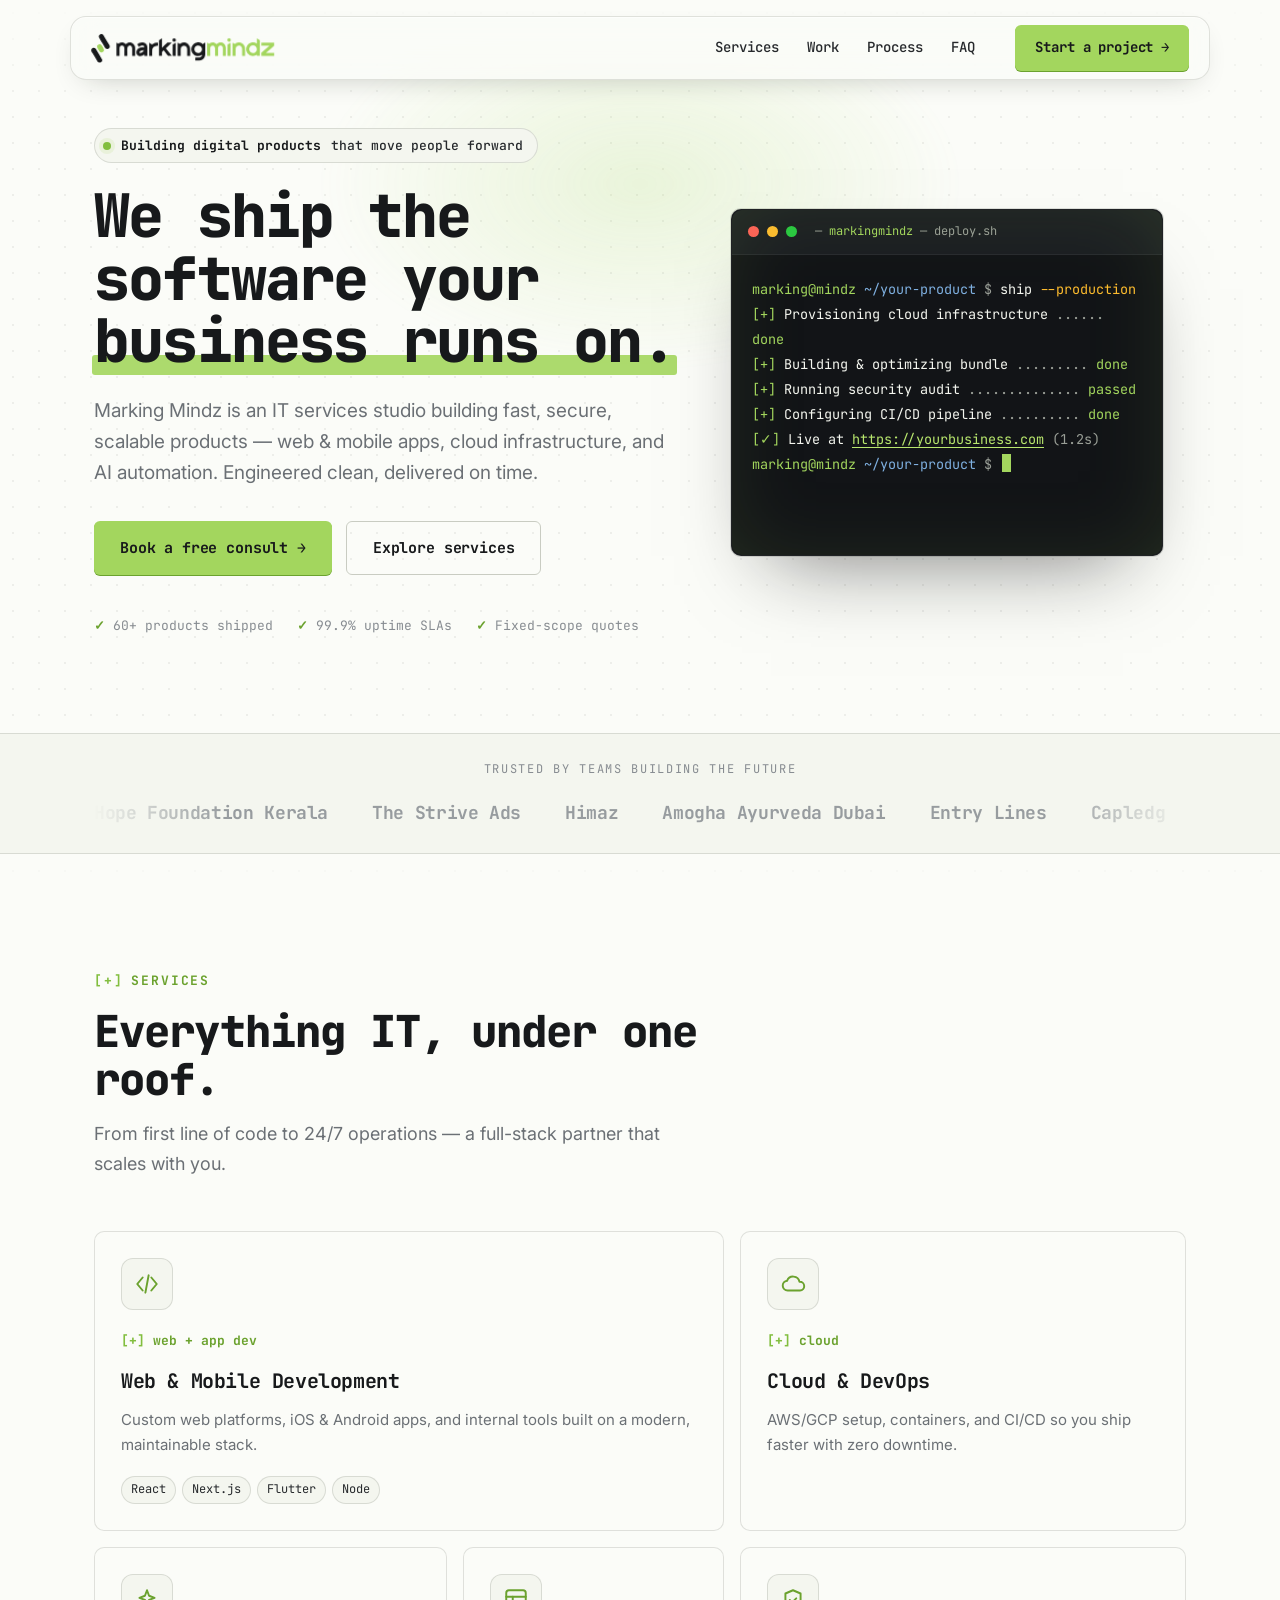
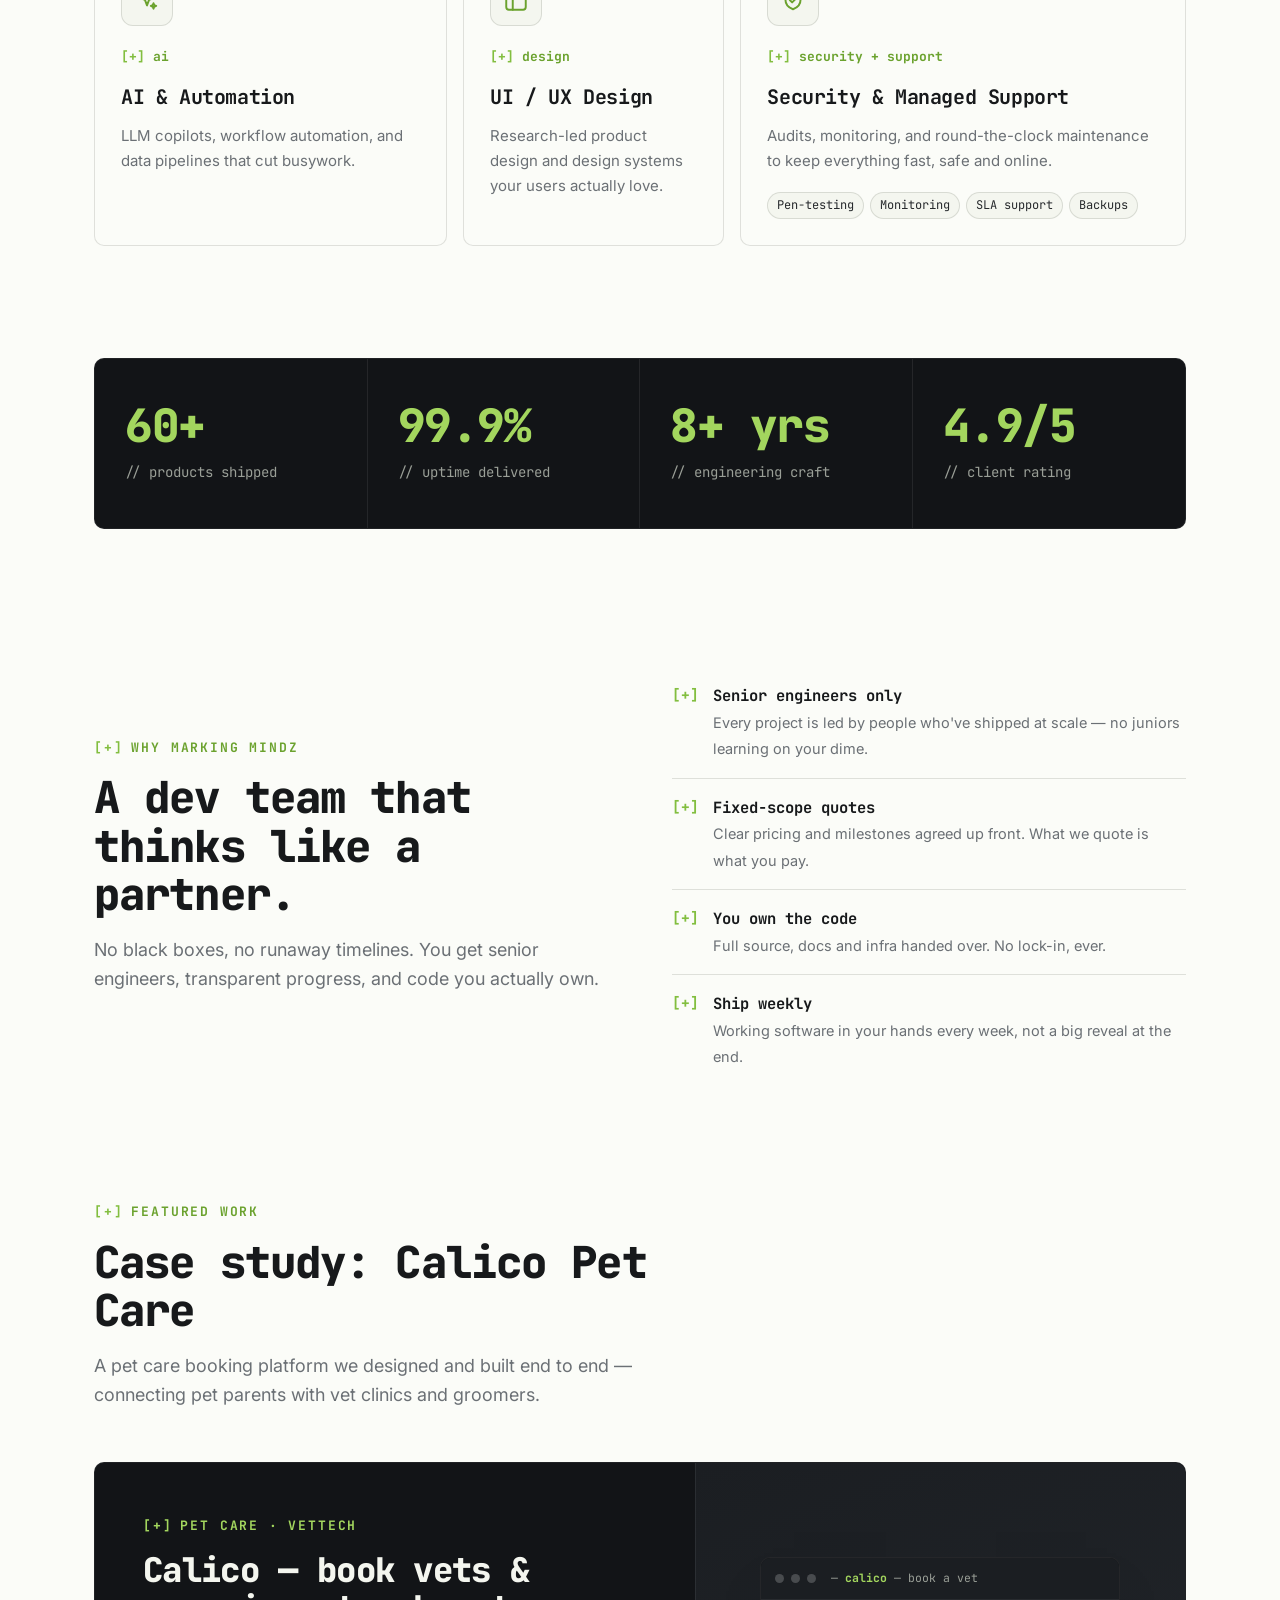
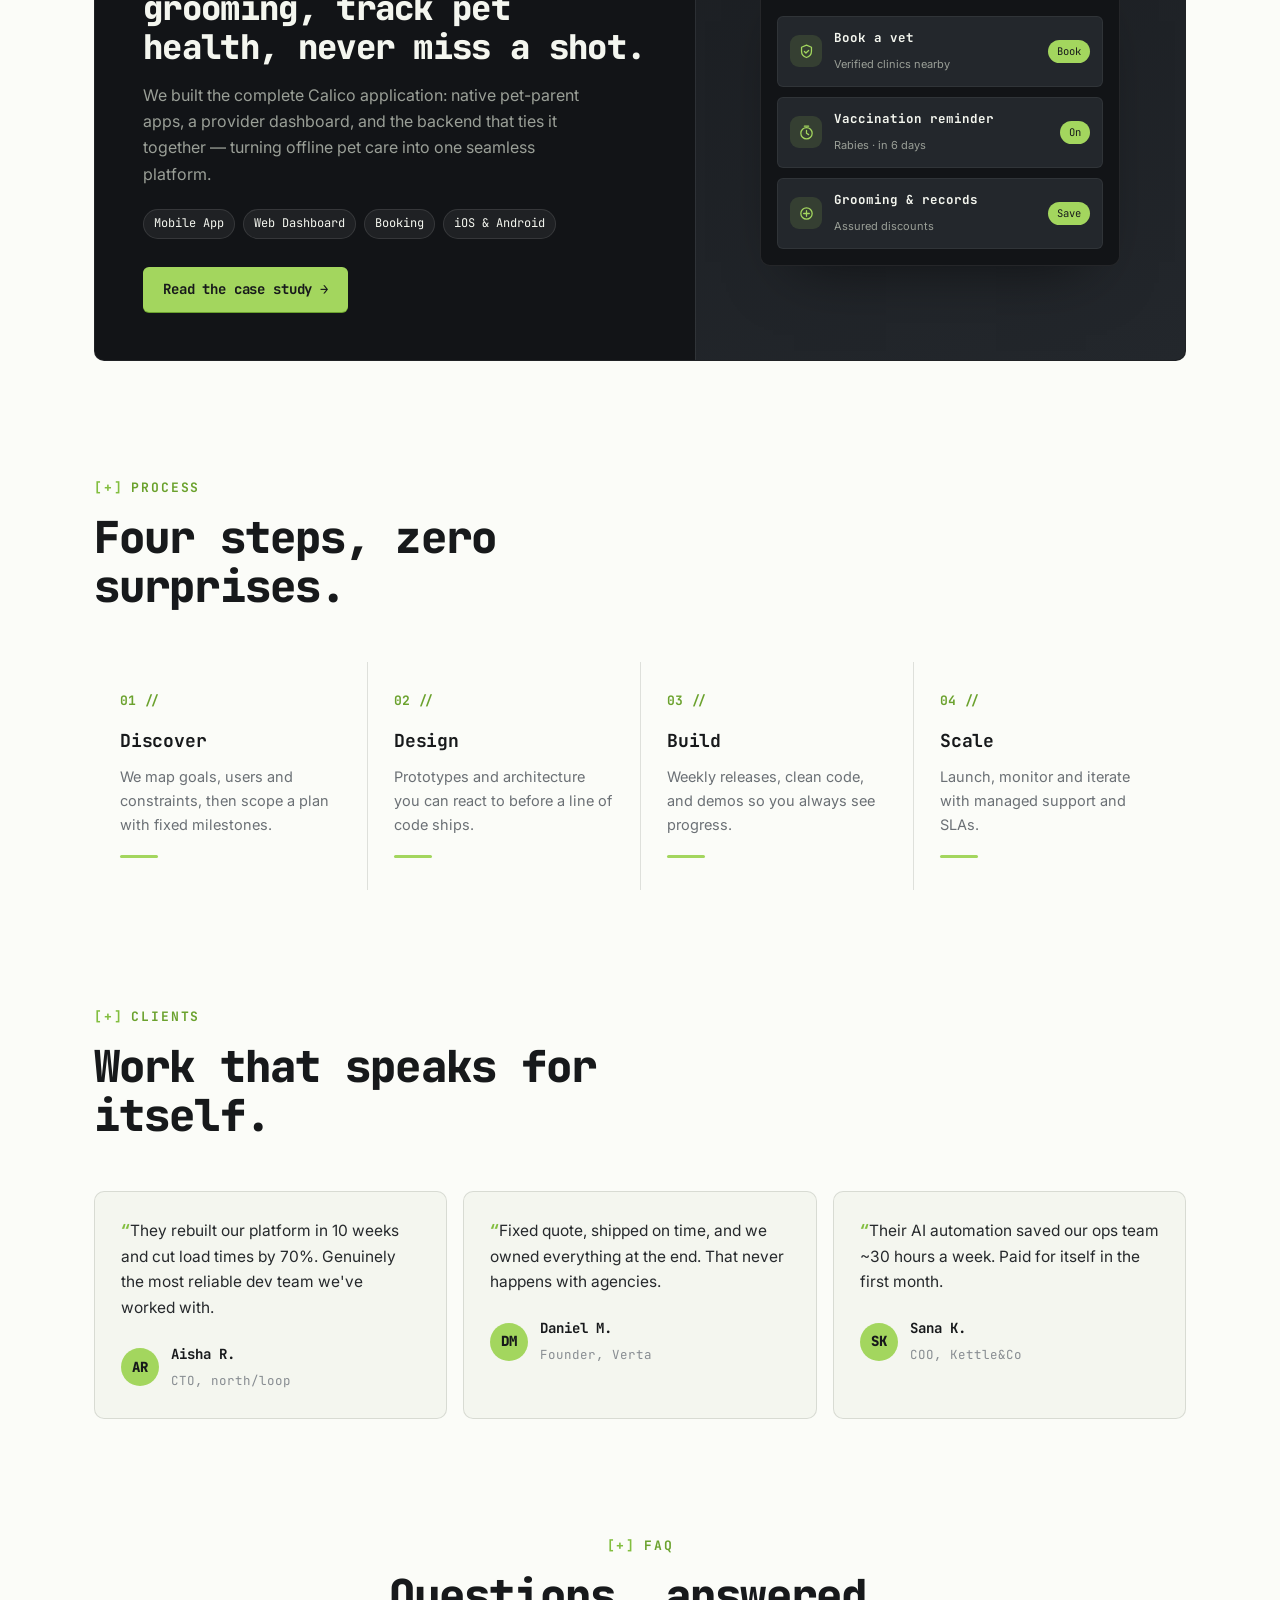
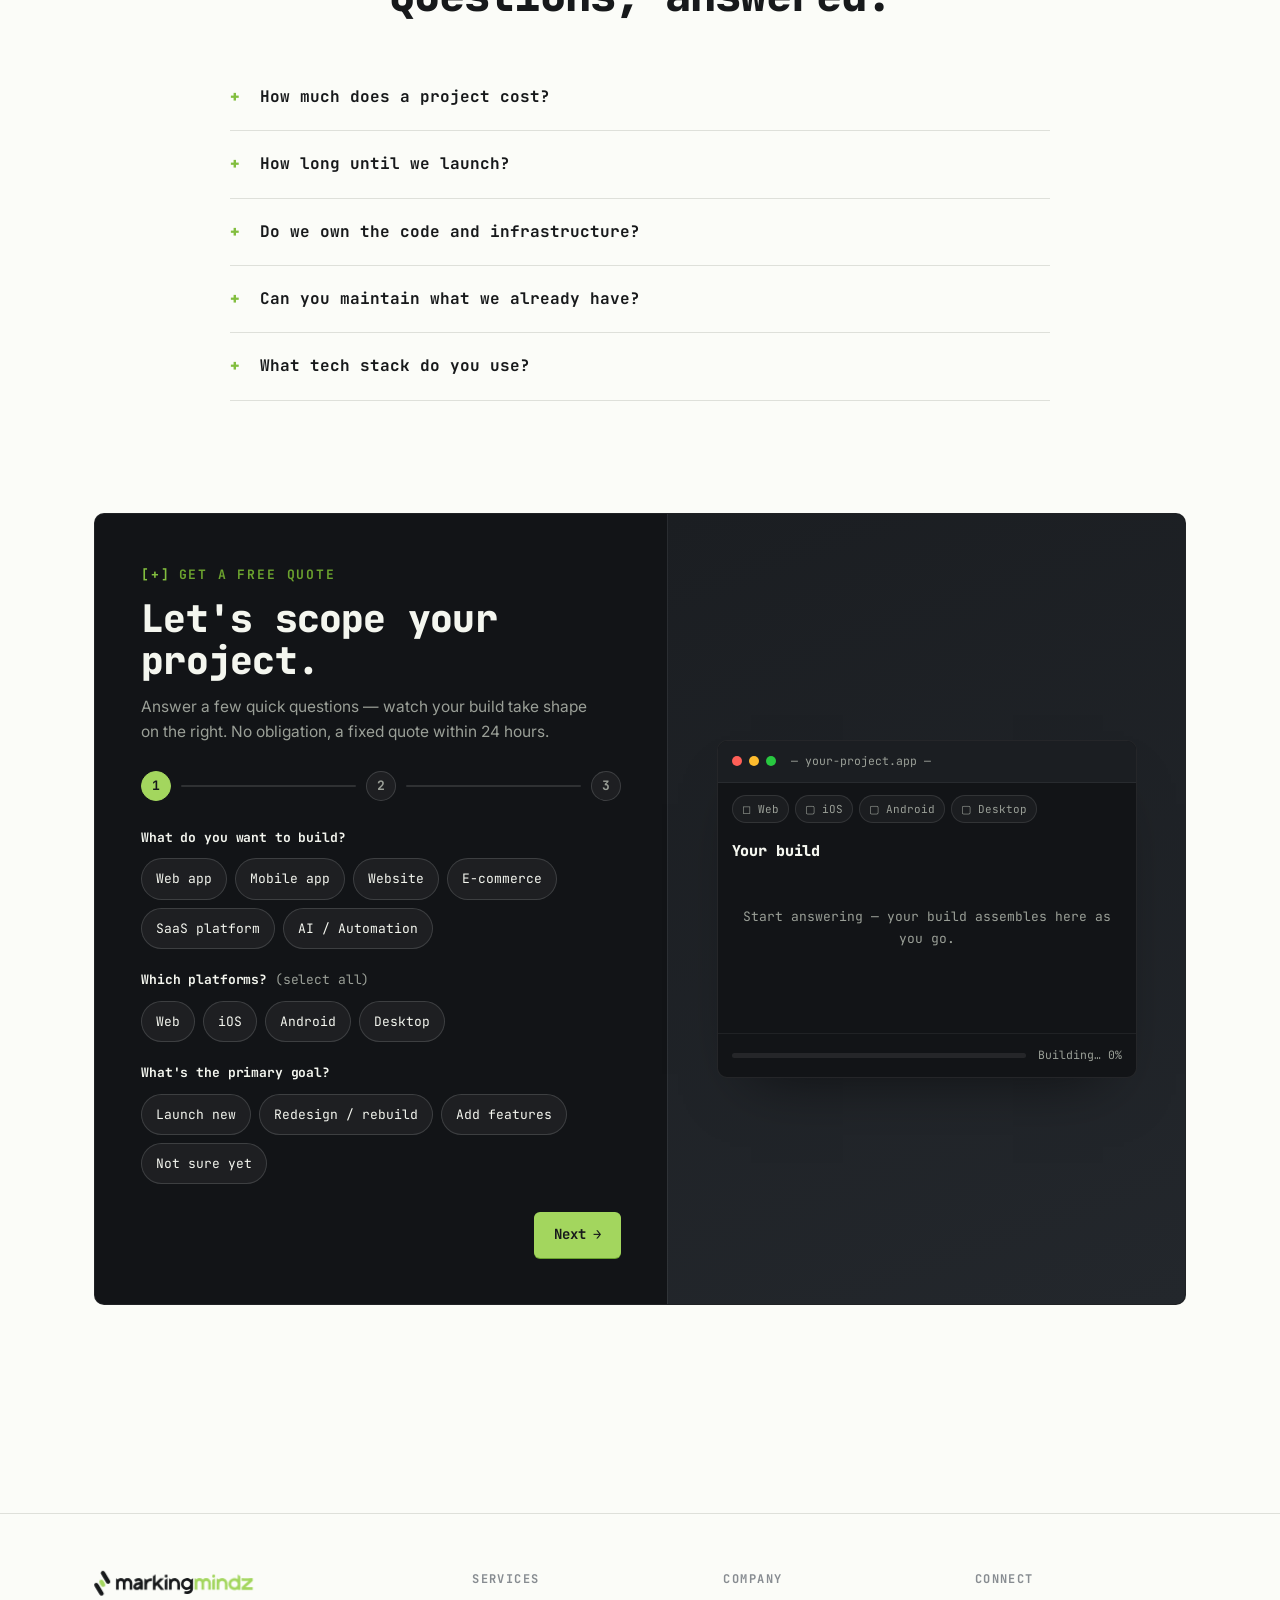
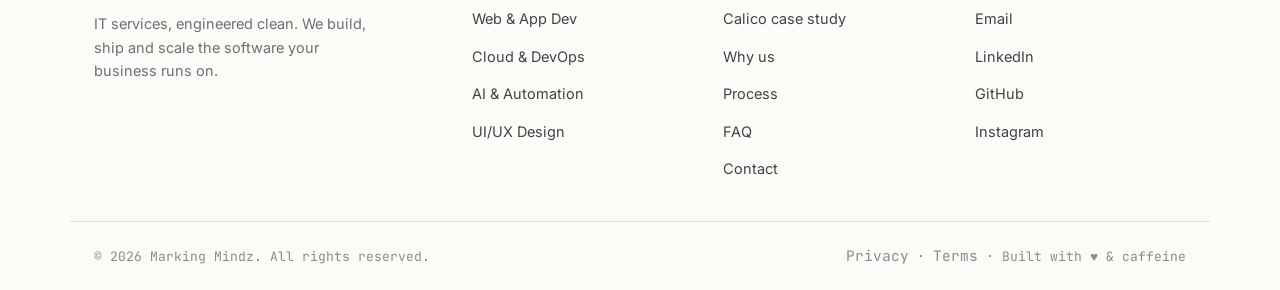
==== commit 04f1e250: "updates" ====
--- a/index.html
+++ b/index.html
@@ -335,17 +335,171 @@
   </div>
 </section>
 
-<!-- ============ CTA ============ -->
+<!-- ============ QUOTE WIZARD ============ -->
 <section class="section" id="contact" style="padding-top:0">
   <div class="wrap">
-    <div class="cta r-up">
-      <span class="eyebrow">Let's build</span>
-      <h2>Ready to ship something great?</h2>
-      <p>Book a free 30-minute consult. We'll scope your idea, flag the risks, and send a fixed quote — no obligation.</p>
-      <div class="cta__row">
-        <a class="btn btn--primary btn--lg" href="mailto:hello@markingmindz.com">Book a free consult →</a>
-        <a class="btn btn--ghost btn--lg" href="mailto:hello@markingmindz.com" style="--fg:var(--on-dark);border-color:rgba(255,255,255,.2)">hello@markingmindz.com</a>
-      </div>
+    <div class="qwiz r-up" id="qwiz">
+
+      <!-- ---- Left: the wizard ---- -->
+      <div class="qwiz__form">
+        <div class="qwiz__head">
+          <span class="eyebrow">Get a free quote</span>
+          <h2>Let's scope your project.</h2>
+          <p>Answer a few quick questions — watch your build take shape on the right. No obligation, a fixed quote within 24 hours.</p>
+        </div>
+
+        <div class="qwiz__progress" aria-hidden="true">
+          <div class="qwiz__steps">
+            <span class="qwiz-step is-active" data-step="1">1</span>
+            <span class="qwiz-line"><i></i></span>
+            <span class="qwiz-step" data-step="2">2</span>
+            <span class="qwiz-line"><i></i></span>
+            <span class="qwiz-step" data-step="3">3</span>
+          </div>
+        </div>
+
+        <form id="qwizForm" novalidate>
+
+          <!-- Slide 1 -->
+          <div class="qwiz-slide is-active" data-slide="1">
+            <div class="qwiz-field">
+              <label class="qwiz-label">What do you want to build?</label>
+              <div class="qwiz-chips" data-name="project" data-mode="single">
+                <button type="button" class="qwiz-chip" data-value="Web app">Web app</button>
+                <button type="button" class="qwiz-chip" data-value="Mobile app">Mobile app</button>
+                <button type="button" class="qwiz-chip" data-value="Website">Website</button>
+                <button type="button" class="qwiz-chip" data-value="E-commerce">E-commerce</button>
+                <button type="button" class="qwiz-chip" data-value="SaaS platform">SaaS platform</button>
+                <button type="button" class="qwiz-chip" data-value="AI / Automation">AI / Automation</button>
+              </div>
+            </div>
+            <div class="qwiz-field">
+              <label class="qwiz-label">Which platforms? <em>(select all)</em></label>
+              <div class="qwiz-chips" data-name="platforms" data-mode="multi">
+                <button type="button" class="qwiz-chip" data-value="Web">Web</button>
+                <button type="button" class="qwiz-chip" data-value="iOS">iOS</button>
+                <button type="button" class="qwiz-chip" data-value="Android">Android</button>
+                <button type="button" class="qwiz-chip" data-value="Desktop">Desktop</button>
+              </div>
+            </div>
+            <div class="qwiz-field">
+              <label class="qwiz-label">What's the primary goal?</label>
+              <div class="qwiz-chips" data-name="goal" data-mode="single">
+                <button type="button" class="qwiz-chip" data-value="Launch a new product">Launch new</button>
+                <button type="button" class="qwiz-chip" data-value="Redesign / rebuild">Redesign / rebuild</button>
+                <button type="button" class="qwiz-chip" data-value="Add features">Add features</button>
+                <button type="button" class="qwiz-chip" data-value="Not sure yet">Not sure yet</button>
+              </div>
+            </div>
+          </div>
+
+          <!-- Slide 2 -->
+          <div class="qwiz-slide" data-slide="2">
+            <div class="qwiz-field">
+              <label class="qwiz-label">Which features do you need? <em>(select all)</em></label>
+              <div class="qwiz-chips" data-name="features" data-mode="multi">
+                <button type="button" class="qwiz-chip" data-value="Authentication">Authentication</button>
+                <button type="button" class="qwiz-chip" data-value="Payments">Payments</button>
+                <button type="button" class="qwiz-chip" data-value="Booking / Scheduling">Booking</button>
+                <button type="button" class="qwiz-chip" data-value="Chat / Messaging">Chat</button>
+                <button type="button" class="qwiz-chip" data-value="Dashboard / Analytics">Dashboard</button>
+                <button type="button" class="qwiz-chip" data-value="Notifications">Notifications</button>
+                <button type="button" class="qwiz-chip" data-value="Maps / Location">Maps</button>
+                <button type="button" class="qwiz-chip" data-value="AI features">AI features</button>
+                <button type="button" class="qwiz-chip" data-value="Admin panel">Admin panel</button>
+              </div>
+            </div>
+            <div class="qwiz-row">
+              <div class="qwiz-field">
+                <label class="qwiz-label" for="qwiz-budget">Budget range</label>
+                <select class="qwiz-select" id="qwiz-budget" data-name="budget">
+                  <option value="">Select a range…</option>
+                  <option value="Under $5k">Under $5,000</option>
+                  <option value="$5k – $15k">$5,000 – $15,000</option>
+                  <option value="$15k – $50k">$15,000 – $50,000</option>
+                  <option value="$50k+">$50,000+</option>
+                  <option value="Not sure yet">Not sure yet</option>
+                </select>
+              </div>
+              <div class="qwiz-field">
+                <label class="qwiz-label">Timeline</label>
+                <div class="qwiz-chips qwiz-chips--tight" data-name="timeline" data-mode="single">
+                  <button type="button" class="qwiz-chip" data-value="ASAP">ASAP</button>
+                  <button type="button" class="qwiz-chip" data-value="1–3 months">1–3 mo</button>
+                  <button type="button" class="qwiz-chip" data-value="3–6 months">3–6 mo</button>
+                  <button type="button" class="qwiz-chip" data-value="Flexible">Flexible</button>
+                </div>
+              </div>
+            </div>
+          </div>
+
+          <!-- Slide 3 -->
+          <div class="qwiz-slide" data-slide="3">
+            <div class="qwiz-field">
+              <label class="qwiz-label" for="qwiz-name">Your name *</label>
+              <input class="qwiz-input" id="qwiz-name" data-name="name" type="text" placeholder="Jane Doe" autocomplete="name" />
+            </div>
+            <div class="qwiz-field">
+              <label class="qwiz-label" for="qwiz-company">Company <em>(if any)</em></label>
+              <input class="qwiz-input" id="qwiz-company" data-name="company" type="text" placeholder="Acme Inc." autocomplete="organization" />
+            </div>
+            <div class="qwiz-field">
+              <label class="qwiz-label">Contact number *</label>
+              <div class="qwiz-phone">
+                <select class="qwiz-select" id="qwiz-country" data-name="country" aria-label="Country dial code"></select>
+                <input class="qwiz-input" id="qwiz-phone" data-name="phone" type="tel" placeholder="98765 43210" autocomplete="tel" />
+              </div>
+            </div>
+            <div class="qwiz-field">
+              <label class="qwiz-label" for="qwiz-email">Email *</label>
+              <input class="qwiz-input" id="qwiz-email" data-name="email" type="email" placeholder="jane@company.com" autocomplete="email" />
+            </div>
+            <p class="qwiz-error" id="qwizError" hidden>Please fill in your name, contact number and a valid email.</p>
+          </div>
+
+          <!-- Nav -->
+          <div class="qwiz-nav">
+            <button type="button" class="btn btn--ghost qwiz-back" id="qwizBack" style="--fg:var(--on-dark);border-color:rgba(255,255,255,.2)" hidden>← Back</button>
+            <button type="button" class="btn btn--primary qwiz-next" id="qwizNext">Next →</button>
+            <button type="submit" class="btn btn--primary qwiz-submit" id="qwizSubmit" hidden>Get my free quote →</button>
+          </div>
+        </form>
+      </div>
+
+      <!-- ---- Right: live build preview ---- -->
+      <div class="qwiz__preview" aria-hidden="true">
+        <div class="qwiz-build">
+          <div class="qwiz-build__bar">
+            <span class="qwiz-build__dot r"></span><span class="qwiz-build__dot y"></span><span class="qwiz-build__dot g"></span>
+            <span class="qwiz-build__url" id="qwizBuildUrl">— your-project —</span>
+          </div>
+          <div class="qwiz-build__devices" id="qwizBuildDevices">
+            <span class="qwiz-build__device" data-plat="Web">◻ Web</span>
+            <span class="qwiz-build__device" data-plat="iOS">▢ iOS</span>
+            <span class="qwiz-build__device" data-plat="Android">▢ Android</span>
+            <span class="qwiz-build__device" data-plat="Desktop">▢ Desktop</span>
+          </div>
+          <div class="qwiz-build__screen">
+            <div class="qwiz-build__title" id="qwizBuildTitle">Your build</div>
+            <div class="qwiz-build__meta" id="qwizBuildMeta"></div>
+            <div class="qwiz-build__blocks" id="qwizBuildBlocks"></div>
+            <div class="qwiz-build__empty" id="qwizBuildEmpty">Start answering — your build assembles here as you go.</div>
+          </div>
+          <div class="qwiz-build__foot">
+            <div class="qwiz-build__progress"><i id="qwizBuildProgress"></i></div>
+            <span class="qwiz-build__pct" id="qwizBuildPct">Building… 0%</span>
+          </div>
+        </div>
+      </div>
+
+      <!-- ---- Success state ---- -->
+      <div class="qwiz__done" id="qwizDone" hidden>
+        <div class="qwiz__done-mark">✓</div>
+        <h2>Thanks, <span id="qwizDoneName">there</span>!</h2>
+        <p>Your project brief is ready. We'll review your insights and email a fixed quote to <b id="qwizDoneEmail">you</b> within 24 hours.</p>
+        <a class="btn btn--primary btn--lg" id="qwizDoneMail" href="#">Send my brief now →</a>
+      </div>
+
     </div>
   </div>
 </section>
--- a/css/styles.css
+++ b/css/styles.css
@@ -70,6 +70,7 @@
 img,svg{ display:block; }
 a{ color:inherit; text-decoration:none; }
 button{ font:inherit; cursor:pointer; border:none; background:none; color:inherit; }
+[hidden]{ display:none !important; }   /* ensure the hidden attribute always wins */
 ::selection{ background:var(--green); color:var(--ink); }
 
 /* subtle dotted texture on the canvas */
@@ -704,3 +705,173 @@
   .featured{ grid-template-columns:1fr; }
   .featured__aside{ border-left:0; border-top:1px solid rgba(255,255,255,.06); }
 }
+
+/* ============================================================
+   QUOTE WIZARD + LIVE BUILD PREVIEW  (namespaced .qwiz*)
+   ============================================================ */
+.qwiz{
+  position:relative; display:grid; grid-template-columns:1.05fr .95fr;
+  background:var(--surface-dark); color:var(--on-dark);
+  border:1px solid rgba(255,255,255,.06); border-radius:var(--r-md); overflow:hidden;
+}
+.qwiz__form{ padding:clamp(28px,3.6vw,48px); }
+.qwiz__head h2{
+  font-family:'JetBrains Mono',monospace; color:var(--on-dark); font-weight:800;
+  font-size:clamp(26px,3.2vw,38px); letter-spacing:-.02em; margin-top:12px; line-height:1.1;
+}
+.qwiz__head p{ color:var(--on-dark-mute); font-size:15.5px; margin-top:12px; max-width:46ch; }
+
+/* progress steps */
+.qwiz__progress{ margin-top:26px; }
+.qwiz__steps{ display:flex; align-items:center; gap:10px; }
+.qwiz-step{
+  width:30px; height:30px; flex:none; border-radius:50%;
+  display:grid; place-items:center; font-family:'JetBrains Mono',monospace; font-size:13px; font-weight:700;
+  color:var(--on-dark-mute); background:rgba(255,255,255,.05); border:1px solid rgba(255,255,255,.14);
+  transition:all .25s var(--ease);
+}
+.qwiz-step.is-active{ color:var(--ink); background:var(--green); border-color:var(--green); }
+.qwiz-step.is-done{ color:var(--green); border-color:var(--green-deep); background:rgba(163,214,94,.12); }
+.qwiz-line{ flex:1; height:2px; background:rgba(255,255,255,.12); border-radius:2px; overflow:hidden; }
+.qwiz-line i{ display:block; height:100%; width:0; background:var(--green); transition:width .35s var(--ease); }
+
+/* slides */
+#qwizForm{ margin-top:26px; }
+.qwiz-slide{ display:none; animation:qwizFade .35s var(--ease); }
+.qwiz-slide.is-active{ display:block; }
+@keyframes qwizFade{ from{ opacity:0; transform:translateX(10px) } to{ opacity:1; transform:none } }
+.qwiz-field{ margin-bottom:20px; }
+.qwiz-label{
+  display:block; font-family:'JetBrains Mono',monospace; font-size:13px; font-weight:700;
+  color:var(--on-dark); margin-bottom:10px; letter-spacing:-.01em;
+}
+.qwiz-label em{ color:var(--on-dark-mute); font-style:normal; font-weight:400; }
+.qwiz-row{ display:grid; grid-template-columns:1fr 1fr; gap:18px; }
+
+/* option chips */
+.qwiz-chips{ display:flex; flex-wrap:wrap; gap:8px; }
+.qwiz-chips--tight{ gap:6px; }
+.qwiz-chip{
+  font-family:'JetBrains Mono',monospace; font-size:13px; color:var(--on-dark);
+  background:rgba(255,255,255,.05); border:1px solid rgba(255,255,255,.14);
+  padding:9px 14px; border-radius:var(--r-full); transition:all .18s var(--ease);
+}
+.qwiz-chip:hover{ border-color:var(--green-deep); transform:translateY(-1px); }
+.qwiz-chip.is-sel{ background:var(--green); color:var(--ink); border-color:var(--green); font-weight:700; }
+
+/* inputs + selects */
+.qwiz-input, .qwiz-select{
+  width:100%; font-family:'JetBrains Mono',monospace; font-size:14px; color:var(--on-dark);
+  background:rgba(255,255,255,.04); border:1px solid rgba(255,255,255,.14);
+  border-radius:var(--r-sm); padding:11px 13px; transition:border-color .18s var(--ease), background .18s var(--ease);
+}
+.qwiz-input::placeholder{ color:var(--on-dark-mute); }
+.qwiz-input:focus, .qwiz-select:focus{ outline:none; border-color:var(--green); background:rgba(255,255,255,.06); }
+.qwiz-select{ appearance:none; cursor:pointer;
+  background-image:linear-gradient(45deg, transparent 50%, var(--green) 50%), linear-gradient(135deg, var(--green) 50%, transparent 50%);
+  background-position:calc(100% - 18px) 50%, calc(100% - 13px) 50%; background-size:5px 5px, 5px 5px; background-repeat:no-repeat;
+  padding-right:34px;
+}
+.qwiz-select option{ background:var(--surface-dark-2); color:var(--on-dark); }
+.qwiz-phone{ display:grid; grid-template-columns:130px 1fr; gap:10px; }
+.qwiz-error{ color:#ff8f88; font-size:13px; font-family:'JetBrains Mono',monospace; margin-top:6px; }
+
+/* nav */
+.qwiz-nav{ display:flex; align-items:center; gap:12px; margin-top:28px; }
+.qwiz-nav .qwiz-next, .qwiz-nav .qwiz-submit{ margin-left:auto; }
+
+/* ---- live build preview ---- */
+.qwiz__preview{
+  background:linear-gradient(160deg, var(--surface-dark-2), var(--surface-dark-3));
+  border-left:1px solid rgba(255,255,255,.06);
+  display:flex; align-items:center; justify-content:center; padding:clamp(26px,3vw,40px);
+}
+.qwiz-build{
+  width:100%; max-width:420px; background:var(--surface-dark);
+  border:1px solid rgba(255,255,255,.08); border-radius:var(--r-md); overflow:hidden;
+  box-shadow:0 30px 60px -34px rgba(0,0,0,.6);
+}
+.qwiz-build__bar{
+  display:flex; align-items:center; gap:7px; padding:11px 14px;
+  background:var(--surface-dark-2); border-bottom:1px solid rgba(255,255,255,.06);
+}
+.qwiz-build__dot{ width:10px; height:10px; border-radius:50%; }
+.qwiz-build__dot.r{ background:#ff5f57 } .qwiz-build__dot.y{ background:#febc2e } .qwiz-build__dot.g{ background:#28c840 }
+.qwiz-build__url{
+  margin-left:8px; font-family:'JetBrains Mono',monospace; font-size:11.5px; color:var(--on-dark-mute);
+  white-space:nowrap; overflow:hidden; text-overflow:ellipsis;
+}
+.qwiz-build__devices{ display:flex; flex-wrap:wrap; gap:6px; padding:12px 14px 0; }
+.qwiz-build__device{
+  font-family:'JetBrains Mono',monospace; font-size:11px; color:var(--on-dark-mute);
+  background:rgba(255,255,255,.04); border:1px solid rgba(255,255,255,.1);
+  padding:4px 9px; border-radius:var(--r-full); transition:all .2s var(--ease);
+}
+.qwiz-build__device.on{ color:var(--ink); background:var(--green); border-color:var(--green); font-weight:700; }
+.qwiz-build__screen{ padding:16px 14px; min-height:210px; position:relative; }
+.qwiz-build__title{ font-family:'JetBrains Mono',monospace; font-size:15px; font-weight:800; color:var(--on-dark); letter-spacing:-.01em; }
+.qwiz-build__meta{ display:flex; flex-wrap:wrap; gap:6px; margin-top:8px; }
+.qwiz-build__tag{
+  font-family:'JetBrains Mono',monospace; font-size:10.5px; color:var(--green);
+  background:var(--green-tint); border:1px solid rgba(163,214,94,.25);
+  padding:3px 8px; border-radius:var(--r-full);
+}
+.qwiz-build__blocks{ display:grid; gap:8px; margin-top:14px; }
+.qwiz-build__block{
+  display:flex; align-items:center; gap:10px; padding:10px 12px;
+  background:var(--surface-dark-3); border:1px solid rgba(255,255,255,.06); border-radius:var(--r-sm);
+  animation:qwizBlockIn .4s var(--ease) both;
+}
+@keyframes qwizBlockIn{ from{ opacity:0; transform:translateY(8px) scale(.98) } to{ opacity:1; transform:none } }
+.qwiz-build__block .mk{ font-family:'JetBrains Mono',monospace; color:var(--green); font-weight:700; flex:none; font-size:12px; }
+.qwiz-build__block .lbl{ font-family:'JetBrains Mono',monospace; font-size:12.5px; color:var(--on-dark); flex:none; }
+.qwiz-build__block .shimmer{
+  margin-left:auto; height:6px; width:64px; border-radius:3px; overflow:hidden;
+  background:rgba(255,255,255,.08); position:relative;
+}
+.qwiz-build__block .shimmer::after{
+  content:""; position:absolute; inset:0; transform:translateX(-100%);
+  background:linear-gradient(90deg, transparent, var(--green-glow), transparent);
+  animation:qwizShimmer 1.6s var(--ease) infinite;
+}
+@keyframes qwizShimmer{ to{ transform:translateX(100%) } }
+.qwiz-build__empty{ position:absolute; inset:16px 14px; display:grid; place-items:center; text-align:center;
+  color:var(--on-dark-mute); font-family:'JetBrains Mono',monospace; font-size:13px; }
+.qwiz-build__foot{ display:flex; align-items:center; gap:12px; padding:12px 14px; border-top:1px solid rgba(255,255,255,.06); }
+.qwiz-build__progress{ flex:1; height:5px; background:rgba(255,255,255,.08); border-radius:3px; overflow:hidden; }
+.qwiz-build__progress i{ display:block; height:100%; width:0; border-radius:3px;
+  background:linear-gradient(90deg, var(--green-deep), var(--green-bright)); transition:width .5s var(--ease); }
+.qwiz-build__pct{ font-family:'JetBrains Mono',monospace; font-size:11.5px; color:var(--on-dark-mute); white-space:nowrap; }
+
+/* ---- success (respects [hidden]) ---- */
+.qwiz__done[hidden]{ display:none; }
+.qwiz__done{
+  position:absolute; inset:0; z-index:5; background:var(--surface-dark);
+  display:flex; flex-direction:column; align-items:center; justify-content:center; text-align:center;
+  padding:clamp(32px,5vw,64px); animation:qwizFade .4s var(--ease);
+}
+.qwiz__done-mark{
+  width:64px; height:64px; border-radius:50%; display:grid; place-items:center;
+  background:var(--green); color:var(--ink); font-size:32px; font-weight:800; margin-bottom:20px;
+  box-shadow:0 0 0 10px var(--green-tint);
+}
+.qwiz__done h2{ font-family:'JetBrains Mono',monospace; color:var(--on-dark); font-weight:800; font-size:clamp(24px,3vw,34px); letter-spacing:-.02em; }
+.qwiz__done p{ color:var(--on-dark-mute); font-size:16px; margin-top:14px; max-width:44ch; }
+.qwiz__done .btn{ margin-top:26px; }
+
+@media (max-width:1000px){
+  .qwiz{ grid-template-columns:1fr; }
+  /* live preview moves to the TOP on stacked/mobile layouts */
+  .qwiz__preview{ order:1; border-left:0; padding-bottom:0; }
+  .qwiz__form{ order:2; }
+  .qwiz-build{ max-width:520px; }
+}
+@media (max-width:560px){
+  .qwiz__form{ padding:22px 20px 26px; }
+  .qwiz__preview{ padding:22px 20px 0; }
+  .qwiz-row{ grid-template-columns:1fr; }
+  .qwiz-phone{ grid-template-columns:110px 1fr; }
+  .qwiz-build__screen{ min-height:150px; }
+  .qwiz-nav{ flex-wrap:wrap; }
+  .qwiz-nav .btn{ flex:1; }
+}
